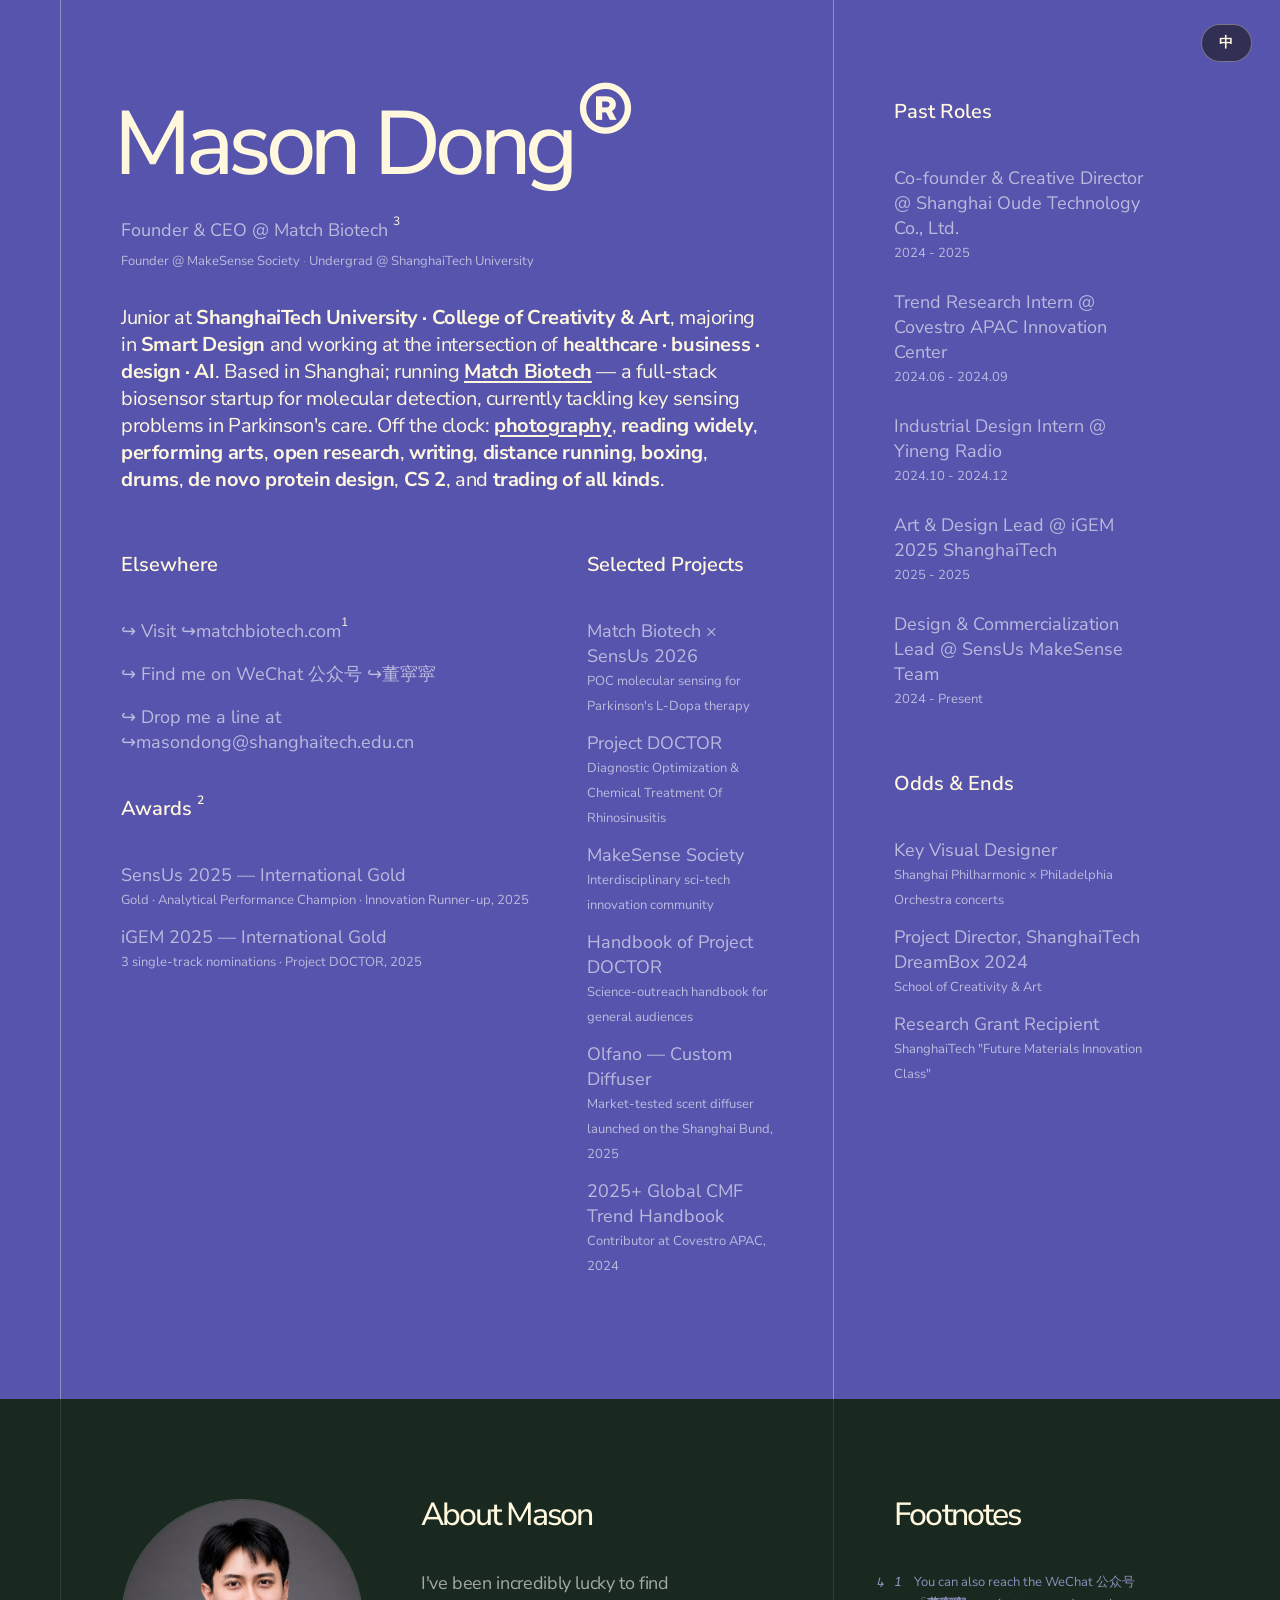
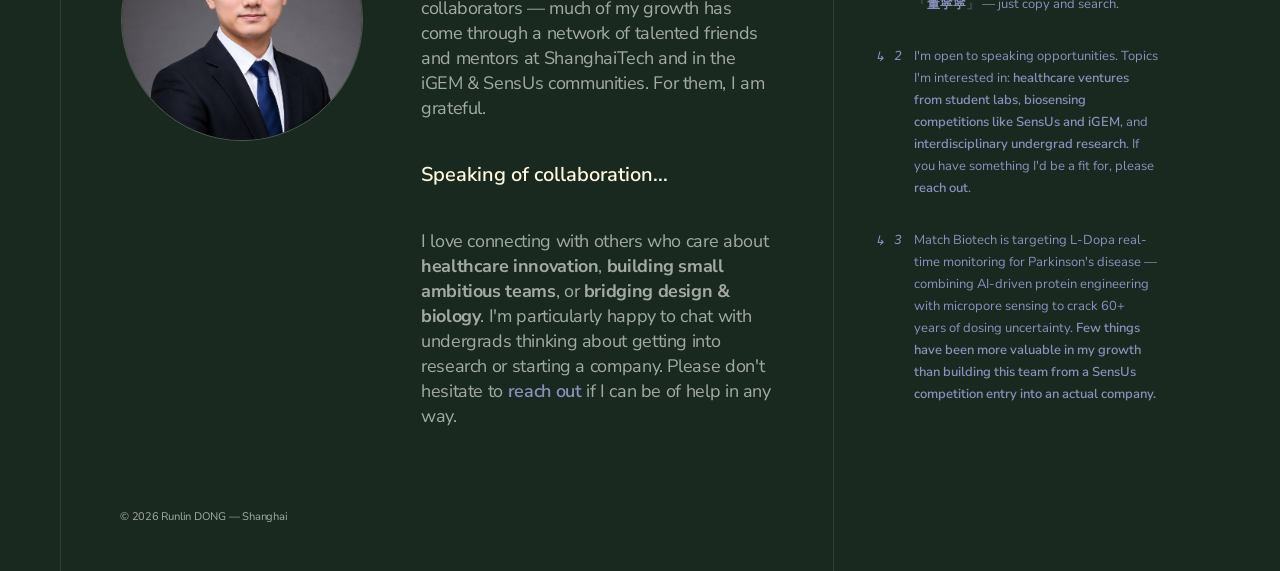
==== CV.html @ 7abd7929 "refactor: enhance CV layout and add page transition effects in CV.html, CV.css, and gallery files - " ====
<!DOCTYPE html>
<html lang="en" data-theme-color="purple">
<head>
	<meta http-equiv="Content-Type" content="text/html; charset=UTF-8">
	<title>Mason Dong®</title>
	<meta name="description" content="Mason Dong (Runlin DONG) — ShanghaiTech junior in Smart Design. Founder & CEO of Match Biotech.">
	<meta name="HandheldFriendly" content="True">
	<meta http-equiv="cleartype" content="on">
	<meta name="apple-mobile-web-app-capable" content="yes">
	<meta name="theme-color" content="#5654AC">
	<meta name="viewport" content="width=device-width,minimum-scale=1.0,initial-scale=1,user-scalable=yes">
	<style> @import url('https://fonts.googleapis.com/css2?family=Inter:wght@400;500;600&family=Nunito+Sans:wght@400;500;600;700&display=swap'); </style>
	<link rel="icon" type="image/svg+xml" href="favicon.svg" />
	<link rel="stylesheet" href="CV.css">
	<script>
	// Restore lang preference before body parses → no flash
	(function () {
		try {
			var stored = localStorage.getItem('cv-lang');
			if (stored === 'zh' || stored === 'en') {
				document.documentElement.setAttribute('lang', stored);
			}
		} catch (_) {}
	})();
	</script>
</head>
<body class="purple">

	<!-- Top-right language toggle — switches EN ↔ 中 -->
	<button type="button" id="lang-toggle" class="lang-toggle" aria-label="Switch language">
		<span data-when="en">中</span><span data-when="zh">EN</span>
	</button>

	<div class="page-reveal" aria-hidden="true"></div>

	<div id="ns">
		<div id="content" class="container">
			<div id="main">
				<h1>
					<a href="index.html" class="name-link" title="Refresh">
						<span data-lang="en">Mason Dong</span><span data-lang="zh">董润霖</span>
					</a><span id="r" onclick="theme()" class="">®</span>
				</h1>

				<div id="current-titles">
					<p class="current-primary"><span data-lang="en">Founder &amp; CEO <span>@</span> Match Biotech</span><span data-lang="zh">创始人兼 CEO <span>@</span> Match Biotech</span> <sup onclick="go()">3</sup></p>
					<p class="sm current-secondary"><span data-lang="en">Founder <span>@</span> MakeSense Society<span class="sep"> · </span>Undergrad <span>@</span> ShanghaiTech University</span><span data-lang="zh">创始人 <span>@</span> MakeSense Society<span class="sep"> · </span>智能设计本科生 <span>@</span> 上海科技大学</span></p>
				</div>

				<h2>
					<span data-lang="en">Junior at <strong>ShanghaiTech University · College of Creativity &amp; Art</strong>, majoring in <strong>Smart Design</strong> and working at the intersection of <strong>healthcare · business · design · AI</strong>. Based in Shanghai; running <a href="https://new.matchbiotech.com/" target="_blank"><strong>Match Biotech</strong></a> — a full-stack biosensor startup for molecular detection, currently tackling key sensing problems in Parkinson's care. Off the clock: <a href="gallery.html"><strong>photography</strong></a>, <strong>reading widely</strong>, <strong>performing arts</strong>, <strong>open research</strong>, <strong>writing</strong>, <strong>distance running</strong>, <strong>boxing</strong>, <strong>drums</strong>, <strong>de novo protein design</strong>, <strong>CS 2</strong>, and <strong>trading of all kinds</strong>.</span>
					<span data-lang="zh">上海科技大学·创意与艺术学院 <strong>智能设计</strong> 专业大三，身处 <strong>医疗 · 商业 · 设计 · AI</strong> 的交叉处。现居上海，创办 <a href="https://new.matchbiotech.com/" target="_blank"><strong>Match Biotech</strong></a> — 分子检测的全栈生物传感器初创公司，目前正在攻克帕金森领域的关键检测问题。爱好 <a href="gallery.html"><strong>摄影</strong></a>、<strong>阅读各类书籍</strong>、<strong>表演艺术</strong>、<strong>公开研究</strong>、<strong>写作</strong>、<strong>长跑</strong>、<strong>拳击</strong>、<strong>架子鼓</strong>、<strong>蛋白从头设计</strong>、<strong>CS 2</strong> 与 <strong>各种交易</strong>。</span>
				</h2>

				<div id="cols">
					<div id="main-l">
						<div id="elsewhere">
							<h3><span data-lang="en">Elsewhere</span><span data-lang="zh">联系方式</span></h3>
							<p><a href="https://matchbiotech.com/" target="_blank"><span></span>
								<span data-lang="en"> Visit <span>matchbiotech.com</span></span><span data-lang="zh"> 公司官网 <span>matchbiotech.com</span></span><sup onclick="go()">1</sup></a></p>
							<p><a href="#" id="wechat-link"><span></span>
								<span data-lang="en"> Find me on WeChat 公众号 <span>董寜寜</span></span><span data-lang="zh"> 微信公众号 <span>董寜寜</span></span></a></p>
							<p><a href="mailto:masondong@shanghaitech.edu.cn"><span></span>
								<span data-lang="en"> Drop me a line at <span>masondong@shanghaitech.edu.cn</span></span><span data-lang="zh"> 邮件 <span>masondong@shanghaitech.edu.cn</span></span></a></p>
						</div>

						<h3><span data-lang="en">Awards</span><span data-lang="zh">奖项</span> <sup onclick="go()">2</sup></h3>
						<p><span data-lang="en">SensUs 2025 — International Gold</span><span data-lang="zh">SensUs 2025 — 国际金奖</span></p>
						<p class="sm m"><span data-lang="en">Gold &middot; Analytical Performance Champion &middot; Innovation Runner-up, 2025</span><span data-lang="zh">金牌 &middot; 检测分析性能冠军 &middot; 创新亚军，2025</span></p>
						<p><span data-lang="en">iGEM 2025 — International Gold</span><span data-lang="zh">iGEM 2025 — 国际金奖</span></p>
						<p class="sm l"><span data-lang="en">3 single-track nominations · Project DOCTOR, 2025</span><span data-lang="zh">3 项单项提名 · Project DOCTOR，2025</span></p>
					</div>

					<div id="main-r">
						<h3><span data-lang="en">Selected Projects</span><span data-lang="zh">精选项目</span></h3>
						<p><span data-lang="en">Match Biotech × SensUs 2026</span><span data-lang="zh">Match Biotech × SensUs 2026</span></p>
						<p class="sm m"><a href="https://matchbiotech.com/" target="_blank"><span data-lang="en">POC molecular sensing for Parkinson's L-Dopa therapy</span><span data-lang="zh">帕金森病 L-Dopa 即时分子检测</span></a></p>
						<p><span data-lang="en">Project DOCTOR</span><span data-lang="zh">Project DOCTOR</span></p>
						<p class="sm m"><a href="https://2025.igem.wiki/shanghaitech-china/index.html" target="_blank"><span data-lang="en">Diagnostic Optimization &amp; Chemical Treatment Of Rhinosinusitis</span><span data-lang="zh">鼻窦炎诊断优化与化学治疗</span></a></p>
						<p><span data-lang="en">MakeSense Society</span><span data-lang="zh">MakeSense Society</span></p>
						<p class="sm m"><span data-lang="en">Interdisciplinary sci-tech innovation community</span><span data-lang="zh">跨学科科创社群</span></p>
						<p><span data-lang="en">Handbook of Project DOCTOR</span><span data-lang="zh">Project DOCTOR 手册</span></p>
						<p class="sm m"><span data-lang="en">Science-outreach handbook for general audiences</span><span data-lang="zh">面向大众的科普手册</span></p>
						<p><span data-lang="en">Olfano — Custom Diffuser</span><span data-lang="zh">Olfano — 定制留香机</span></p>
						<p class="sm m"><span data-lang="en">Market-tested scent diffuser launched on the Shanghai Bund, 2025</span><span data-lang="zh">在上海外滩首发的市场验证产品，2025</span></p>
						<p><span data-lang="en">2025+ Global CMF Trend Handbook</span><span data-lang="zh">2025+ 全球 CMF 趋势手册</span></p>
						<p class="sm l"><span data-lang="en">Contributor at Covestro APAC, 2024</span><span data-lang="zh">科思创亚太创新中心参与撰写，2024</span></p>
					</div>
				</div>
			</div>

			<div id="roles">
				<h3><span data-lang="en">Past Roles</span><span data-lang="zh">过往履历</span></h3>
				<p><span data-lang="en">Co-founder &amp; Creative Director <span>@</span> Shanghai Oude Technology Co., Ltd.</span><span data-lang="zh">联合创始人兼创意总监 <span>@</span> 上海偶的科技有限公司</span></p>
				<p class="sm">2024 - 2025</p>
				<p><span data-lang="en">Trend Research Intern <span>@</span> Covestro APAC Innovation Center</span><span data-lang="zh">趋势研究员实习生 <span>@</span> 科思创亚太创新中心</span></p>
				<p class="sm">2024.06 - 2024.09</p>
				<p><span data-lang="en">Industrial Design Intern <span>@</span> Yineng Radio</span><span data-lang="zh">工业设计实习生 <span>@</span> 异能电台</span></p>
				<p class="sm">2024.10 - 2024.12</p>
				<p><span data-lang="en">Art &amp; Design Lead <span>@</span> iGEM 2025 ShanghaiTech</span><span data-lang="zh">Art &amp; Design 组长 <span>@</span> iGEM 2025 上科大</span></p>
				<p class="sm">2025 - 2025</p>
				<p><span data-lang="en">Design &amp; Commercialization Lead <span>@</span> SensUs MakeSense Team</span><span data-lang="zh">设计与商业转化负责人 <span>@</span> SensUs MakeSense</span></p>
				<p class="sm l">2024 - Present</p>

				<h3><span data-lang="en">Odds &amp; Ends</span><span data-lang="zh">其他角色</span></h3>
				<p><span data-lang="en">Key Visual Designer</span><span data-lang="zh">主视觉设计师</span></p>
				<p class="sm m"><span data-lang="en">Shanghai Philharmonic × Philadelphia Orchestra concerts</span><span data-lang="zh">上海爱乐 × 费城交响乐团音乐会</span></p>
				<p><span data-lang="en">Project Director, ShanghaiTech DreamBox 2024</span><span data-lang="zh">项目负责人，上科大 DreamBox 2024</span></p>
				<p class="sm m"><span data-lang="en">School of Creativity &amp; Art</span><span data-lang="zh">创意与艺术学院</span></p>
				<p><span data-lang="en">Research Grant Recipient</span><span data-lang="zh">科研基金获得者</span></p>
				<p class="sm m"><span data-lang="en">ShanghaiTech "Future Materials Innovation Class"</span><span data-lang="zh">上科大「未来材料创新班」</span></p>
			</div>
		</div>

		<div id="footer" class="container">
			<div id="notes">
				<img src="mason-tung-avatar.jpg" alt="Photo of Mason Dong (Runlin DONG).">
				<h4><span data-lang="en">About Mason</span><span data-lang="zh">关于 Mason</span></h4>
				<p>
					<span data-lang="en">I've been incredibly lucky to find collaborators — much of my growth has come through a network of talented friends and mentors at ShanghaiTech and in the iGEM &amp; SensUs communities. For them, I am grateful.</span>
					<span data-lang="zh">我很幸运找到一群同行者 —— 我的成长大半来自上海科技大学的师友、iGEM 与 SensUs 社群里那些聪明而热情的人。感谢他们。</span>
				</p>
				<h3><span data-lang="en">Speaking of collaboration...</span><span data-lang="zh">说到合作……</span></h3>
				<p>
					<span data-lang="en">I love connecting with others who care about <strong>healthcare innovation</strong>, <strong>building small ambitious teams</strong>, or <strong>bridging design &amp; biology</strong>. I'm particularly happy to chat with undergrads thinking about getting into research or starting a company. Please don't hesitate to <a href="mailto:masondong@shanghaitech.edu.cn">reach out</a> if I can be of help in any way.</span>
					<span data-lang="zh">我喜欢和这些人聊：关心 <strong>医疗创新</strong>、热爱 <strong>建小而野心的团队</strong>、致力于 <strong>设计与生物的交叉</strong>。特别欢迎正在考虑做科研或创业的本科生。如有任何我能帮上忙的地方，请<a href="mailto:masondong@shanghaitech.edu.cn">直接发邮件</a>。</span>
				</p>
			</div>

			<div id="footnotes">
				<h4><span data-lang="en">Footnotes</span><span data-lang="zh">脚注</span></h4>
				<ul>
					<li><em>↳</em><span>1</span>
						<span data-lang="en">You can also reach the WeChat 公众号 「<strong>董寜寜</strong>」 — just copy and search.</span>
						<span data-lang="zh">也可以微信搜索公众号 「<strong>董寜寜</strong>」。</span>
					</li>
					<li><em>↳</em><span>2</span>
						<span data-lang="en">I'm open to speaking opportunities. Topics I'm interested in: <strong>healthcare ventures from student labs</strong>, <strong>biosensing competitions like SensUs and iGEM</strong>, and <strong>interdisciplinary undergrad research</strong>. If you have something I'd be a fit for, please <a href="mailto:masondong@shanghaitech.edu.cn">reach out</a>.</span>
						<span data-lang="zh">欢迎演讲邀请。感兴趣的话题：<strong>学生实验室孵化的医疗创业</strong>、<strong>SensUs / iGEM 这类生物传感比赛</strong>、<strong>跨学科本科科研</strong>。合适的机会请<a href="mailto:masondong@shanghaitech.edu.cn">来信</a>。</span>
					</li>
					<li><em>↳</em><span>3</span>
						<span data-lang="en">Match Biotech is targeting L-Dopa real-time monitoring for Parkinson's disease — combining AI-driven protein engineering with micropore sensing to crack 60+ years of dosing uncertainty. <strong>Few things have been more valuable in my growth than building this team from a SensUs competition entry into an actual company.</strong></span>
						<span data-lang="zh">Match Biotech 专注帕金森病 L-Dopa 的实时监测 —— 用 AI 驱动的蛋白工程结合微孔传感技术，破解 60 多年来的剂量不确定难题。<strong>从一支 SensUs 参赛队走到一家真公司 —— 这段过程是我成长里最值钱的事之一。</strong></span>
					</li>
				</ul>
			</div>

			<p class="copy">
				<span data-lang="en">© 2026 Runlin DONG — Shanghai</span>
				<span data-lang="zh">© 2026 董润霖 — 上海</span>
			</p>
		</div>
	</div>

	<script>
	function go() {
		const footnotes = document.getElementById('footnotes');
		setTimeout(function () {
			footnotes.scrollIntoView({behavior: 'smooth'});
		}, 50);
	}

	// ---- THEME CYCLE (R ®) ----------------------------------------
	const ALL_THEMES = ['purple', 'brown', 'green'];

	// Rotation accumulator — every click adds 360°, CSS transition smoothly
	// chases the new target. No interrupt, no snap on rapid clicks.
	let rTotalDeg = 0;
	function theme() {
		const r = document.getElementById('r');
		rTotalDeg += 360;
		r.style.transition = 'transform 650ms cubic-bezier(0.22, 1, 0.36, 1)';
		r.style.transform  = 'rotate(' + rTotalDeg + 'deg)';

		const body = document.body;
		let next = ALL_THEMES[Math.floor(Math.random() * ALL_THEMES.length)];
		while (body.classList.contains(next)) {
			next = ALL_THEMES[Math.floor(Math.random() * ALL_THEMES.length)];
		}
		ALL_THEMES.forEach(t => body.classList.remove(t));
		body.classList.add(next);
	}

	// ---- LANGUAGE TOGGLE ------------------------------------------
	(function () {
		const btn = document.getElementById('lang-toggle');
		const html = document.documentElement;
		function apply(lang) {
			html.setAttribute('lang', lang);
			try { localStorage.setItem('cv-lang', lang); } catch (_) {}
		}
		btn.addEventListener('click', () => {
			const cur = html.getAttribute('lang') || 'en';
			apply(cur === 'en' ? 'zh' : 'en');
		});
		try {
			if (!localStorage.getItem('cv-lang')) {
				const browser = (navigator.language || 'en').toLowerCase();
				if (browser.startsWith('zh')) apply('zh');
			}
		} catch (_) {}
	})();

	// ---- PAGE TRANSITION (CV ↔ Gallery / Index) -------------------
	// Intercept internal navigations and play a brief fade-out before
	// the actual hop so the swap doesn't feel like a hard reload.
	(function () {
		const INTERNAL = /^(gallery\.html|CV\.html|index\.html)(\?|#|$)/i;
		const DURATION = 240;
		document.addEventListener('click', function (e) {
			const a = e.target.closest('a');
			if (!a) return;
			if (a.target === '_blank') return;
			const href = a.getAttribute('href');
			if (!href || !INTERNAL.test(href)) return;
			if (e.metaKey || e.ctrlKey || e.shiftKey || e.altKey) return;
			e.preventDefault();
			document.body.classList.add('is-leaving');
			setTimeout(function () { window.location.href = href; }, DURATION);
		});
	})();

	// ---- WECHAT COPY ----------------------------------------------
	(function () {
		const link = document.getElementById('wechat-link');
		if (!link) return;
		link.addEventListener('click', async (e) => {
			e.preventDefault();
			const name = '董寜寜';
			let ok = false;
			try { await navigator.clipboard.writeText(name); ok = true; }
			catch (_) {
				const ta = document.createElement('textarea');
				ta.value = name; ta.style.position = 'fixed'; ta.style.opacity = '0';
				document.body.appendChild(ta); ta.select();
				try { ok = document.execCommand('copy'); } catch (_) {}
				document.body.removeChild(ta);
			}
			const lang = document.documentElement.getAttribute('lang') || 'en';
			alert(lang === 'zh'
				? (ok ? `已复制公众号「${name}」· 请在微信中搜索` : `公众号「${name}」· 请在微信中搜索`)
				: (ok ? `Copied WeChat ID "${name}" — search it in WeChat` : `WeChat ID "${name}" — search it in WeChat`));
		});
	})();
	</script>
</body>
</html>
---- CV.css ----
/* Reset */

html, body, div, span, object, iframe,
h1, h2, h3, h4, h5, h6, p, blockquote, pre,
abbr, address, cite, code, del, dfn, img, ins, kbd, q, samp,
small, sub, sup, var, b, i, dl, dt, dd, ol, ul, li,
fieldset, form, label, legend,
table, caption, tbody, tfoot, thead, tr, th, td,
article, aside, canvas, details, figcaption, figure,
footer, header, hgroup, menu, nav, section, summary,
time, mark, audio, video {
  margin: 0;
  padding: 0;
  border: 0;
  font-size: 100%;
  font: inherit;
  vertical-align: baseline;
}
article, aside, details, figcaption, figure,
footer, header, hgroup, menu, nav, section {
  display: block;
}
body { font: 400 18px/25px 'Avenir Next', 'Avenir', 'Nunito Sans', -apple-system, system-ui, BlinkMacSystemFont, "Segoe UI", Helvetica, Arial, sans-serif; *font-size:small; color: #FFF8DE; }
a, a:hover, a:active { outline: none; }
sub, sup { font-size: 50%; line-height: 0; position: relative; }
sup { top: -0.9em; }
a:link { -webkit-tap-highlight-color: transparent; }
h1, h2, h3, h4, h5, h6 { font-weight: 400; margin: 0; padding: 0; }
ul { list-style: none; margin: 0; padding: 0; }
a { text-decoration: none; }

html, body {
  -webkit-font-smoothing: antialiased;
  text-shadow: 1px 1px 1px rgba(0,0,0,0.004);
}

body {
	margin: 0;
  padding: 0;
  /* background: #54AC77; */
  background: #1A2920;
  transition: 0.5s ease;
  -moz-transition: 0.5s ease;
  -webkit-transition: 0.5s ease;
}

body.load {
  transition: 1.5s ease;
  -moz-transition: 1.5s ease;
  -webkit-transition: 1.5s ease;
}

body.purple { background: #5654AC; }
body.green { background: #54AC77; }
body.brown { background: #AC7954; }

#ns {
  position: relative;
  margin: 0;
  /* animation: fade 1s;
  -moz-animation: fade 1s;
  -webkit-animation: fade 1s; */
}

.container {
  display: grid;
  padding: 0 60px;
  height: 100%;
  grid-template-columns: repeat(12, 1fr);
  grid-template-rows: auto;
  grid-template-areas:
    "m m m m m m m m r r r r"
    "n n n n n n n n f f f f";
}

#content .container { max-width: 1620px; }

#main {
  grid-area: m;
  position: relative;
  padding: 100px 60px 60px;
  border-left: 1px solid #313E36;
}

#roles {
  grid-area: r;
  position: relative;
  padding: 100px 60px;
  border-left: 1px solid #313E36;
}

body.purple #main, body.purple #roles { border-left: 1px solid #8B90BD; }
body.green #main, body.green #roles { border-left: 1px solid rgba(64, 204, 120, 0.44); }
body.brown #main, body.brown #roles { border-left: 1px solid rgba(201, 160, 131, 0.46); }

#notes {
  grid-area: n;
  position: relative;
  padding: 100px 60px;
  border-left: 1px solid #313E36;
  display: grid;
  grid-template-columns: 240px minmax(0, 1fr);
  column-gap: 60px;
  row-gap: 0;
  align-items: start;
}

#notes img {
  margin: 0;
  border: 1px solid rgba(255, 255, 255, 0.22);
  border-radius: 50%;
  max-width: 240px;
  width: 100%;
  height: 240px;
  display: block;
  object-fit: cover;
  object-position: center 22%;
  aspect-ratio: 1 / 1;
  grid-column: 1;
  grid-row: 1 / span 99;
}

#notes h4,
#notes h3,
#notes p {
  grid-column: 2;
}


#notes p {
  /* max-width: 400px; */
}

#footnotes {
  grid-area: f;
  position: relative;
  padding: 100px 60px 40px;
  border-left: 1px solid #313E36;
}

#footnotes ul li {
  position: relative;
  margin: 0 0 30px;
  padding: 0 0 0 20px;
  font-size: 13px;
  line-height: 22px;
}

#footnotes ul li a {
  color: rgba(255, 255, 255, 0.6);
  font-weight: 600;
}

/* Only the number badge gets the absolute corner — exclude data-lang content spans */
#footnotes li span:not([data-lang]) {
  position: absolute;
  top: 0;
  left: 0;
  display: inline-block;
  margin: 0 20px 0 0;
  font-style: italic;
  font-weight: 500;
  font-size: 13px;
  line-height: 22px;
  color: rgba(255, 255, 255, 0.6);
}

#footnotes li em {
  position: absolute;
  top: 1px;
  left: -20px;
  display: inline-block;;
  margin: 0 20px 0 0;
  font-style: italic;
  font-weight: 500;
  font-size: 13px;
  line-height: 22px;
  color: rgba(255, 255, 255, 0.6);
}

body.purple #footnotes li span, body.purple #footnotes li a, body.purple #footnotes li em { color: #8B90BD; }
body.green #footnotes li span, body.green #footnotes li a, body.green #footnotes li em { color: #40CC78; }
body.brown #footnotes li span, body.brown #footnotes li a, body.brown #footnotes li em { color: #C9A083; }

#footnotes ul li strong { font-weight: 600;}

#cols {
  display: grid;
}

#main-l {
  grid-column: 1;
  margin: 0 50px 0 0;
}

#main-r {
  grid-column: 2;
}

#footer {
  position: relative;
  padding: 0 60px;
  background: #1A2920;
}

#footer .container { padding: 0; }

#footer p {
  letter-spacing: -0.02em;
  margin: 0 0 42px;
  /* max-width: 680px; */
}

#footer p a {
  color:rgba(255, 255, 255, 0.6);
  font-weight: 600;
}

#footer p.copy {
  position: absolute;
  bottom: 0px;
  left: 120px;
  font-size: 11px;
  color: rgba(255, 255, 255, 0.5);
}

#footer h3 {
  color: rgba(255, 248, 222, 1);
}

.fn {
  position: absolute;
  top: 0;
  left: -60px;
  display: block;
  width: 24px;
  height: 24px;
  font-weight: 600;
  padding-right: 3px;
  font-size: 13px;
  font-style: italic;
  text-align: center;
  line-height: 24px;
  background: #313E36;
  color: #fff !important;
  text-decoration: none;
  z-index: 999;
  transition: transform 550ms ease;
  -moz-transition: -moz-transform 550ms ease;
  -ms-transition: -ms-transform 550ms ease;
  -webkit-transition: -webkit-transform 550ms ease;
}

/* Footnote background colors */
body.purple .fn { background: #8B90BD; }
body.green .fn { background: rgba(64, 204, 120, 0.44); }
body.brown .fn { background: rgba(201, 160, 131, 0.46); }

/* Footer highlight colors */
body.purple #footnotes li span, body.purple #footnotes li a, body.purple #footnotes li em, body.purple #footnotes li span, body.purple #footnotes li em, body.purple #footer p a { color: #8B90BD; }
body.green #footnotes li span, body.green #footnotes li a, body.green #footnotes li em, body.green #footnotes li span, body.green #footnotes li em, body.green #footer p a { color: #40CC78; }
body.brown #footnotes li span, body.brown #footnotes li a, body.brown #footnotes li em, body.brown #footnotes li span, body.brown #footnotes li em, body.brown #footer p a { color: #C9A083; }

/* Type */

h1 {
  position: relative;
  display: inline-block;
  font-weight: 500;
  font-size: 120px;
  line-height: 120px;
  letter-spacing: -0.06em;
  margin: 0 0 42px -7px;
}

/* Only the ® (#r) gets the absolute corner positioning — language content
   spans inside .name-link must NOT inherit it. */
h1 > span#r {
  position: absolute;
  top: 10px;
  right: -80px;
  cursor: pointer;
  display: inline-block;
  width: 70px;
  height: 70px;
  line-height: 91px;
  text-indent: -5px;
}

h1 > span#r.click {
  /* transform-origin: 40px 24px;
   */
   transform-origin: center;
  transform: rotate(360deg);
  -webkit-transform: rotate(360deg);
  -ms-transform: rotate(360deg);          
  transition:             transform 550ms ease;
  -moz-transition:    -moz-transform 550ms ease;
  -ms-transition:     -ms-transform 550ms ease;
  -webkit-transition: -webkit-transform 550ms ease;
}

h2 {
  font-size: 20px;
  line-height: 27px;
  letter-spacing: -0.02em;
  margin: 0 0 60px;
  max-width: 780px;
}

/* Inline links inside the intro paragraph — keep parent text colour, add a clean underline.
   No theme tinting, just an underline mark so the link stays readable. */
h2 a,
h2 a:link,
h2 a:visited,
h2 a:hover,
h2 a:active {
  color: inherit;
  text-decoration: underline;
  text-decoration-thickness: 1.5px;
  text-underline-offset: 3px;
  transition: opacity 0.3s ease;
}
h2 a:hover { opacity: 0.7; }

h3 {
  position: relative;
  font-size: 20px;
  font-weight: 600;
  line-height: 24px;
  margin: 0 0 42px;
  color: rgba(255, 248, 222, 1);
}

h4 {
  font-weight: 500;
  font-size: 32px;
  line-height: 32px;
  margin: 0 0 40px;
  letter-spacing: -0.06em;
}

p { position: relative; }

p span { color: rgba(255, 255, 255, 0.6); }

p.sm {
  display: block;
  font-style: normal;
  font-size: 13px;
  margin: 0 0 24px;
  color: rgba(255, 255, 255, 0.6);
}

p.sm.m { margin: 0 0 12px; }
p.sm.l { margin: 0 0 60px;}

p.sm a { 
  -webkit-transition: color .3s;
  transition: color .3s;
  color: rgba(255, 255, 255, 0.6); 
}

p.sm a:hover {
  color: rgba(255, 255, 255, 1);
}

#prev {
  color: rgba(255, 255, 255, 0.6);
  font-size: 14px;
  margin: 0 0 60px;
}

#elsewhere { margin: 0 0 42px; }
#elsewhere a {
  color: #FFF8DE;
  display: block;
  margin: 0 30px 18px 0;
}

#elsewhere a span:first-child:before {
  content: '\21AA \FE0E';
}

#elsewhere a span, #main-r a span { color:rgba(255, 255, 255, 0.6); font-family: 'Avenir Next', 'Avenir', 'Nunito Sans', sans-serif !important; }

sup { 
  font-size: 12px;
  cursor: pointer;
}

#coaching {
  position: fixed;
  top: 0;
  left: 0;
  right: 0;
  color: #595931;
  font-size: 24px;
  line-height: 29px;
  font-weight: 600;
  letter-spacing: -1px;
  padding: 20px 0;
  background: #ECEC65;
  z-index: 9999;
}


#coaching p {
  padding: 0 50px;
  margin: 0 auto;
}

#coaching p a {
  color: #595931;
  border-bottom: 1px solid #595931;
}

#coaching p span { 
  display: inline-block;
  transform:scale(-1, 1);
  width:fit-content;
  margin-right: 6px;
}

@media screen and (max-width: 1399px) {
  .container {
    grid-template-rows: auto;
    grid-template-areas:
      "m m m m m m m m r r r r"
      "n n n n n n n n f f f f";
  }
  h1 {
    font-size: 110px;
    line-height: 110px;
  }

  h1 span {
    top: 10px;
    right: -80px;
    width: 70px;
    height: 70px;
    line-height: 91px;
    text-indent: -1px;
  }
}

@media screen and (max-width: 1299px) {
  h1 {
    font-size: 90px;
    line-height: 90px;
  }

  h1 span {
    right: -60px;
    top: 0px;
    width: 54px;
    height: 54px;
    line-height: 70px;
    text-indent: -2px;
  }
  h1 span.click { transform-origin: center; }
}

@media screen and (max-width: 1199px) {
  .container {
    grid-template-rows: auto;
    grid-template-areas:
      "m m m m m m m r r r r r"
      "n n n n n n n f f f f f";
  }
  #main-r { grid-column: 1;}
  #roles, #footnotes { padding-right: 0px; }
  .container, #footer { padding-right: 40px; }
  #footnotes ul li {
    margin: 0 0 30px;
    padding: 0;
  }
  #footnotes ul li span, #footnotes ul li em {
    position: relative;
    display: inline-block;
    top: auto;
    left: auto;
    margin: 0 5px 0 0;
  }
  #footnotes ul li span { margin: 0 8px 0 0; }
  h1 span {
    width: 40px;
    height: 40px;
    line-height: 52px;
  }
  h1 span.click { transform-origin: center; }
}

@media screen and (max-width: 1140px) { 
  h1 { font-size: 66px; line-height: 66px; }
  h1 span {
    right: -48px;
    top: 10px;
  }
  #main { padding-right: 50px; }
  #notes { grid-template-columns: 1fr; row-gap: 32px; }
  #notes img { margin-bottom: 8px; }
}

@media screen and (max-width: 959px) {
  #coaching {
    position: relative;
  }
  .container {
    grid-template-rows: auto;
    grid-template-areas:
      "m m m m m m m m m m m m"
      "r r r r r r r r r r r r"
      "n n n n n n n n n n n n"
      "f f f f f f f f f f f f";
      padding: 0 30px;
  }
  #footer { padding: 0 30px; }
  #notes { padding: 100px 30px 30px; }
  p.sm.l, #prev { margin: 0 0 42px;}
  #footnotes { padding: 0 30px 90px; }
  #main { padding: 100px 30px 0; }
  #roles { padding: 0 30px 60px; }
  #elsewhere { padding: 0; }
  #elsehwere a { margin: 0 0 18px 0; }
  .fn { width: 26px; left: -60px; }
  body { font-size: 16px; line-height: 23px; }
  #footer p.copy { left: 60px; }
}

@media screen and (max-width: 767px) {
  h1 { font-size: 66px; line-height: 66px; margin: 0 0 42px; }
  h2 { font-size: 18px; line-height: 25px; }
  #main, #roles, #notes, #footnotes { border-left: none !important; }
  .container, #footer { padding: 0; }
  #main { padding: 80px 30px 0 40px; }
  #main-l { margin: 0; }
  #notes { padding: 60px 30px 30px 40px; }
  #roles { padding: 0 30px 60px 40px; }
  #footnotes { padding: 0 30px 90px 40px; }
  #footer p.copy { left: 40px; }
  .fn { width: 20px; left: -40px; }
  h1 span {
    right: -47px;
    width: 40px;
    height: 40px;
    line-height: 52px;
    text-indent: -2px;
  }
  h1 span.click { transform-origin: center; }
}

@media screen and (max-width: 499px) {
  h1 span {
    right: auto;
    top: auto;
    width: 40px;
    height: 40px;
    line-height: 52px;
    text-indent: -2px;
  }
}

@keyframes fade {
    from {
        opacity:0;
        top: 30px;
    }
    to {
        opacity:1;
        top: 0;
    }
}

@-moz-keyframes fade {
    from {
        opacity:0;
        top: 30px;
    }
    to {
        opacity:1;
        top: 0;
    }
}
@-webkit-keyframes fade {
    from {
        opacity:0;
        top: 30px;
    }
    to {
        opacity:1;
        top: 0;
    }
}

/* ===========================
   Local additions (Mason)
   ─ name-link: clicking "Mason Dong" goes to full site (no visual change)
   ─ page-reveal: saturation → color sweep on load
   ─ wechat-link: copy ID on click
=========================== */
.name-link {
  color: inherit;
  text-decoration: none;
  transition: opacity .3s;
}
.name-link:hover { opacity: 0.65; }

/* Match Biotech brand link — inherits the surrounding cream colour so it
   sits in the body text seamlessly; underline is the only affordance that
   it's a clickable link. The :visited override stops the browser from
   painting it default purple after first click. */
.brand-link,
.brand-link:link,
.brand-link:visited,
.brand-link:active {
  color: inherit;
  text-decoration: underline;
  text-decoration-thickness: 1px;
  text-underline-offset: 0.16em;
  transition: opacity 0.2s ease;
}
.brand-link:hover { opacity: 0.7; }

/* Chinese full-name sub-label — slightly smaller, no bold, gentle opacity */
.brand-cn {
  display: inline;
  margin-left: 0.25em;
  font-size: 0.72em;
  font-weight: 400;
  opacity: 0.78;
  letter-spacing: 0;
  white-space: nowrap;
}

#wechat-link span:last-child { cursor: pointer; }

.page-reveal {
  position: fixed;
  left: 0; right: 0; top: 0; bottom: 0;
  background: #808080;
  mix-blend-mode: saturation;
  pointer-events: none;
  z-index: 9999;
  animation: pageRevealDown 600ms cubic-bezier(0.22, 1, 0.36, 1) forwards;
}
@keyframes pageRevealDown {
  0%   { top: 0%;   opacity: 1; }
  88%  { opacity: 1; }
  100% { top: 100%; opacity: 0; }
}
@media (prefers-reduced-motion: reduce) {
  .page-reveal { animation: none; display: none; }
}

/* Page-load intro spin for the ® mark — one-shot keyframe so the element
   doesn't reverse back when the class is removed (unlike the transition-based
   .click rule above). Triggered by JS shortly after page load to coincide
   with the saturation sweep passing over the R glyph. */
@keyframes rIntroSpin {
  from { transform: rotate(0deg); }
  to   { transform: rotate(360deg); }
}
h1 span#r.intro-spin {
  /* Decelerating spin — fast at the start, smoothly slowing to a stop.
     ease-out-cubic gives a natural physical "wind-down" feel without the
     aggressive tail of stronger curves. */
  animation: rIntroSpin 620ms cubic-bezier(0.33, 1, 0.68, 1);
  transform-origin: center;
}
@media (prefers-reduced-motion: reduce) {
  h1 span#r.intro-spin { animation: none; }
}

/* ===========================
   ® MARK — LOCKED TO NOAH ORIGINAL.
   Do not edit. The exact glyph rendering (Inter at 70×70 box,
   line-height 91, text-indent -5, rotate around center) requires
   Inter — any font swap pushes the glyph off-center inside the box.
=========================== */
h1 span#r {
  font-family: 'Inter', -apple-system, system-ui, BlinkMacSystemFont, "Segoe UI", Helvetica, Arial, sans-serif !important;
  font-feature-settings: normal !important;
  font-variant: normal !important;
  /* Noah's exact placement — repeated here so any future override loses */
  position: absolute !important;
  top: 10px !important;
  right: -80px !important;
  width: 70px !important;
  height: 70px !important;
  line-height: 91px !important;
  text-indent: -5px !important;
  cursor: pointer !important;
  display: inline-block !important;
}
h1 span#r.click {
  transform-origin: center !important;
  transform: rotate(360deg) !important;
  transition: transform 550ms ease !important;
}

/* Match Noah's responsive ® positions verbatim */
@media screen and (max-width: 1399px) {
  h1 span#r { top: 10px !important; right: -80px !important;
              width: 70px !important; height: 70px !important;
              line-height: 91px !important; text-indent: -1px !important; }
}
@media screen and (max-width: 1299px) {
  h1 span#r { right: -60px !important; top: 0 !important;
              width: 54px !important; height: 54px !important;
              line-height: 70px !important; text-indent: -2px !important; }
}
@media screen and (max-width: 1199px) {
  h1 span#r { width: 40px !important; height: 40px !important;
              line-height: 52px !important; }
}
@media screen and (max-width: 1140px) {
  h1 span#r { right: -48px !important; top: 10px !important; }
}
@media screen and (max-width: 767px) {
  h1 span#r { right: -47px !important; width: 40px !important;
              height: 40px !important; line-height: 52px !important;
              text-indent: -2px !important; }
}
@media screen and (max-width: 499px) {
  h1 span#r { right: auto !important; top: auto !important;
              width: 40px !important; height: 40px !important;
              line-height: 52px !important; text-indent: -2px !important; }
}

/* ===========================
   Language toggle — top right, fixed.
   EN ↔ 中 cycling.
=========================== */
.lang-toggle {
  position: fixed;
  top: 24px;
  right: 28px;
  z-index: 1000;
  background: rgba(20, 17, 13, 0.55);
  backdrop-filter: blur(14px);
  -webkit-backdrop-filter: blur(14px);
  color: #FFF8DE;
  border: 1px solid rgba(255, 248, 222, 0.35);
  border-radius: 100px;
  padding: 0.55rem 1.1rem;
  font-family: 'Inter', sans-serif;
  font-size: 0.85rem;
  font-weight: 600;
  letter-spacing: 0.02em;
  cursor: pointer;
  transition: transform 0.3s ease, background 0.3s ease, border-color 0.3s ease;
}
.lang-toggle:hover {
  transform: scale(1.05);
  background: rgba(255, 248, 222, 0.18);
  border-color: rgba(255, 248, 222, 0.6);
}

/* Theme-aware toggle color */
body.purple .lang-toggle:hover  { border-color: #8B90BD; }
body.green  .lang-toggle:hover  { border-color: #40CC78; }
body.brown  .lang-toggle:hover  { border-color: #C9A083; }

/* Show only the indicator for "what you'd switch TO" */
.lang-toggle [data-when]       { display: none; }
html[lang="en"] .lang-toggle [data-when="en"] { display: inline; }
html[lang="zh"] .lang-toggle [data-when="zh"] { display: inline; }

/* ===========================
   Bilingual content visibility
   Default page lang is "en" (set on <html>). Switch via JS.
=========================== */
/* Hide inactive language variant. Active variant uses `display: contents` so
   the span doesn't generate a box — its content flows as if it were a direct
   child of the parent. This sidesteps every inherited rule that targets
   `<span>` (e.g. `#footnotes li span { position: absolute }`,
   `h1 span { position: absolute }`), which otherwise would mis-place the
   bilingual content. */
[data-lang]                     { display: none; }
html[lang="en"] [data-lang="en"] { display: contents; }
html[lang="zh"] [data-lang="zh"] { display: contents; }

/* Block-level spans inside <p>/<h*> should still inline-flow */
@media (max-width: 767px) {
  .lang-toggle { top: 16px; right: 16px; padding: 0.4rem 0.9rem; font-size: 0.78rem; }
}

/* ===========================
   Page-load staggered reveal — sections fade in top-to-bottom right after
   the .page-reveal saturation sweep passes. The sweep runs ~600ms; we start
   the first row a bit before the sweep finishes so text appears just behind
   the wipe, then cascade downward.
   Also: body.is-leaving fades the whole page out for link transitions.
=========================== */
@keyframes contentReveal {
  from { opacity: 0; transform: translateY(8px); }
  to   { opacity: 1; transform: translateY(0); }
}
@keyframes pageExit {
  from { opacity: 1; }
  to   { opacity: 0; }
}

#main > h1,
#main > #current-titles,
#main > h2,
#main-l #elsewhere,
#main-l > h3,
#main-l > p,
#main-r,
#roles,
#footer {
  opacity: 0;
  animation: contentReveal 420ms cubic-bezier(0.22, 1, 0.36, 1) forwards;
}

#main > h1            { animation-delay: 620ms; }
#main > #current-titles { animation-delay: 680ms; }
#main > h2            { animation-delay: 740ms; }
#main-l #elsewhere    { animation-delay: 820ms; }
#main-l > h3          { animation-delay: 880ms; }
#main-l > p           { animation-delay: 920ms; }
#main-r               { animation-delay: 960ms; }
#roles                { animation-delay: 1040ms; }
#footer               { animation-delay: 1120ms; }

body.is-leaving {
  animation: pageExit 240ms ease forwards;
}

@media (prefers-reduced-motion: reduce) {
  #main > h1, #main > h2, #main-l #elsewhere,
  #main-l > h3, #main-l > p, #main-r,
  #roles, #footer {
    opacity: 1;
    animation: none;
  }
  body.is-leaving { animation: none; opacity: 0; }
}

/* #current-titles — "right-now" block sitting between the h1 name and
   the h2 intro paragraph. Uses the body's existing type rhythm (18px / sm)
   so it slots in without disturbing the grid. The slight negative top
   margin pulls it closer to the name so it reads as a subtitle cluster
   rather than a free-floating row. */
#current-titles {
  margin: -14px 0 30px;
  max-width: 780px;
}
#current-titles .current-primary {
  margin: 0 0 6px;
}
#current-titles .current-secondary {
  margin: 0;
}
#current-titles .current-secondary .sep {
  opacity: 0.5;
}
@media screen and (max-width: 1199px) {
  #current-titles { margin: -8px 0 24px; }
}
@media screen and (max-width: 767px) {
  #current-titles { margin: 0 0 20px; }
}

/* ® nudged up to sit at the upper-right corner of the name (Mason override).
   Overrides each breakpoint set in the locked Noah block above. */
h1 > span#r          { top: -22px !important; }
@media screen and (max-width: 1399px) { h1 > span#r { top: -22px !important; } }
@media screen and (max-width: 1299px) { h1 > span#r { top: -18px !important; } }
@media screen and (max-width: 1140px) { h1 > span#r { top: -14px !important; } }
@media screen and (max-width: 767px)  { h1 > span#r { top: -10px !important; } }
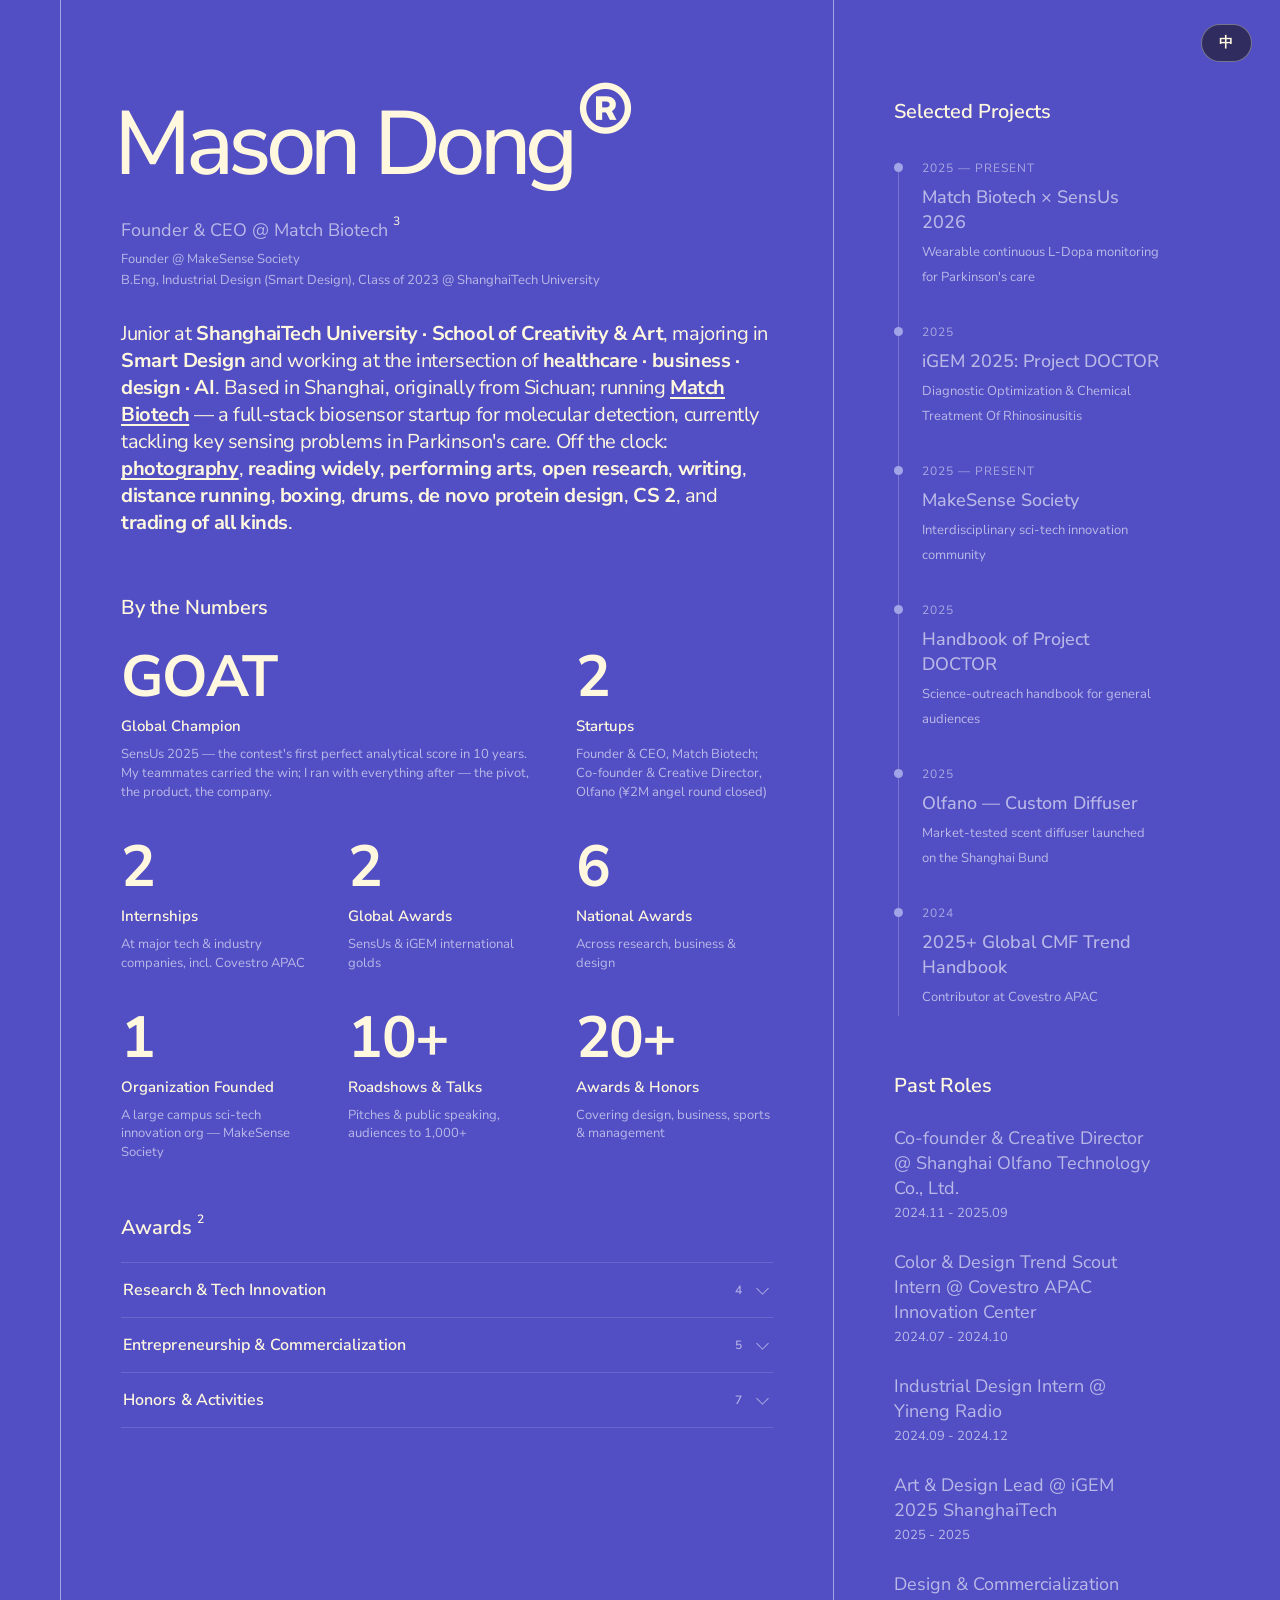
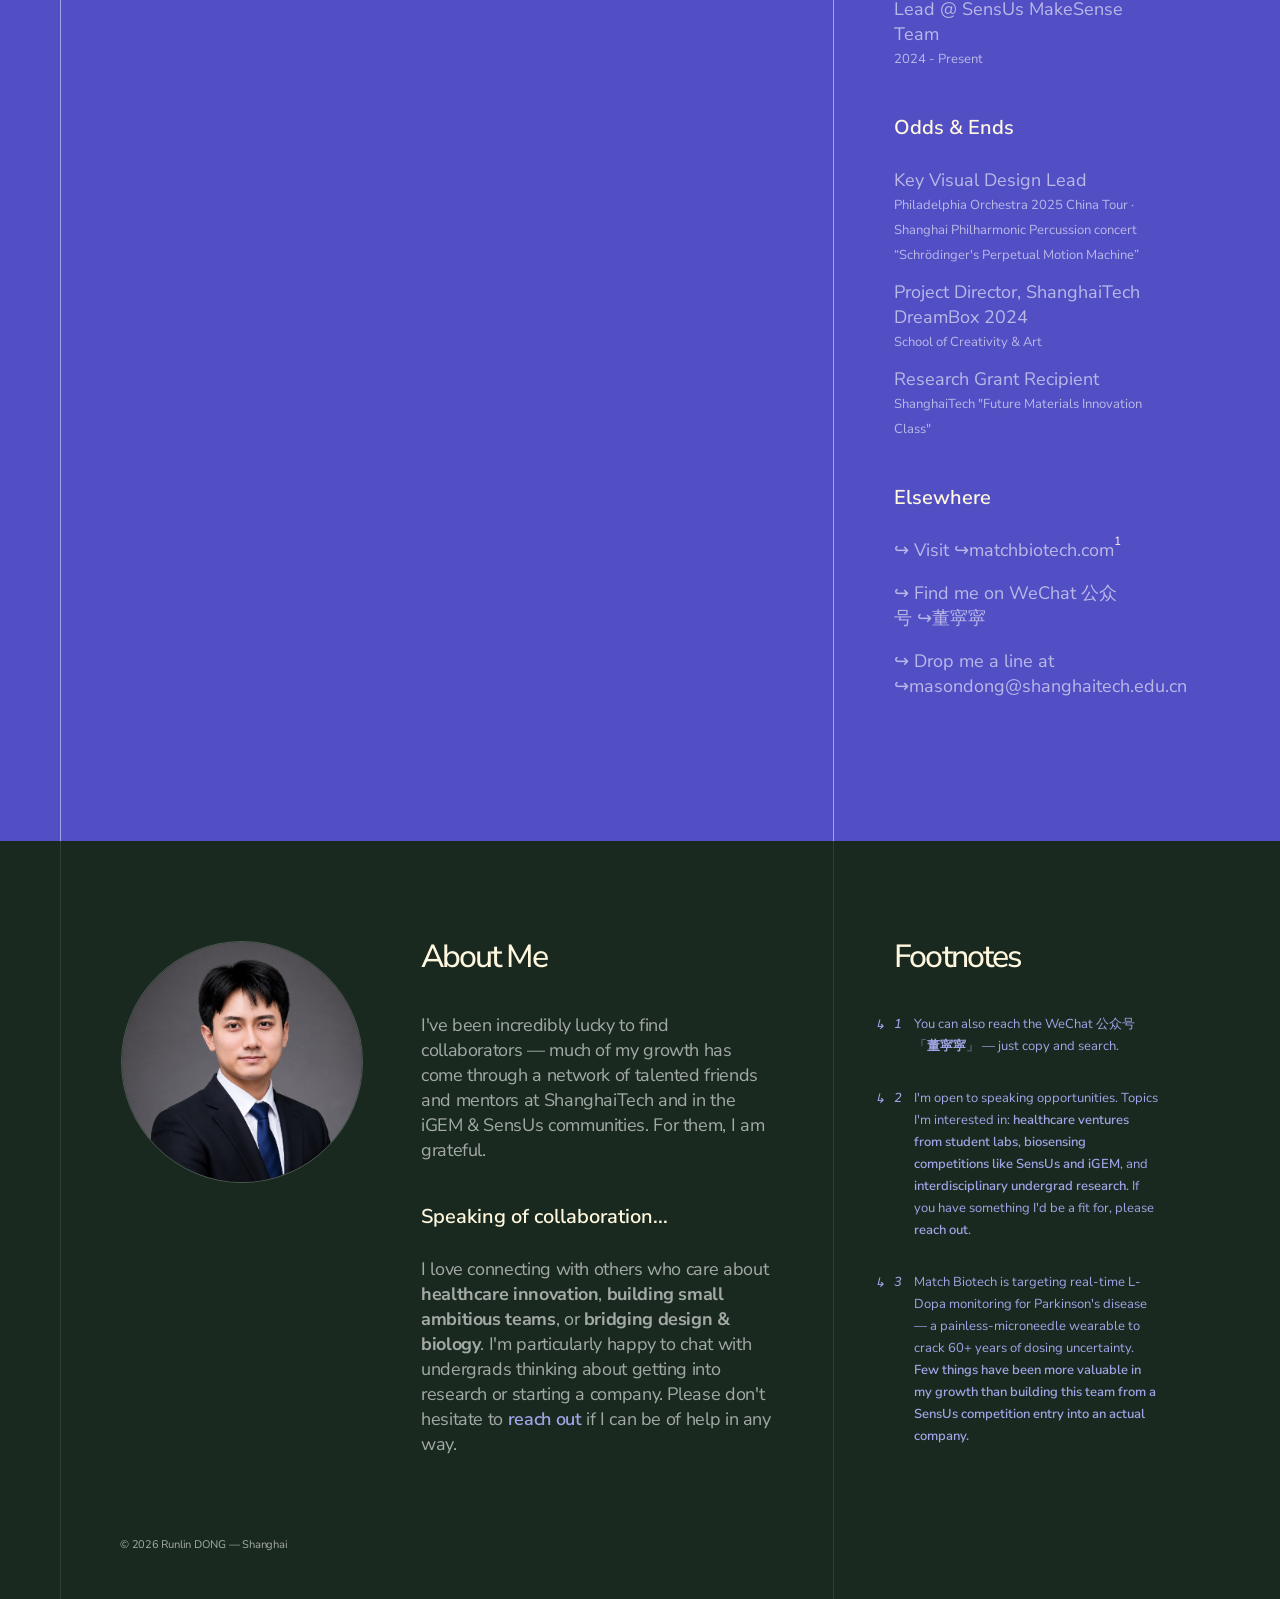
==== commit 9c2a8ebe: "Mason Dong® — personal site Single clean-history commit. Prior history (which contained commercial- " ====
--- a/CV.html
+++ b/CV.html
@@ -7,7 +7,7 @@
 	<meta name="HandheldFriendly" content="True">
 	<meta http-equiv="cleartype" content="on">
 	<meta name="apple-mobile-web-app-capable" content="yes">
-	<meta name="theme-color" content="#5654AC">
+	<meta name="theme-color" content="#524FC4">
 	<meta name="viewport" content="width=device-width,minimum-scale=1.0,initial-scale=1,user-scalable=yes">
 	<style> @import url('https://fonts.googleapis.com/css2?family=Inter:wght@400;500;600&family=Nunito+Sans:wght@400;500;600;700&display=swap'); </style>
 	<link rel="icon" type="image/svg+xml" href="favicon.svg" />
@@ -22,6 +22,10 @@
 			}
 		} catch (_) {}
 	})();
+	// Mark that JS is available BEFORE first paint, so the reveal targets are
+	// hidden from frame one (no flash). If this script never runs, content
+	// stays visible — graceful no-JS fallback.
+	document.documentElement.classList.add('js-reveal');
 	</script>
 </head>
 <body class="purple">
@@ -36,99 +40,226 @@
 	<div id="ns">
 		<div id="content" class="container">
 			<div id="main">
-				<h1>
+				<h1 class="reveal-on">
 					<a href="index.html" class="name-link" title="Refresh">
 						<span data-lang="en">Mason Dong</span><span data-lang="zh">董润霖</span>
 					</a><span id="r" onclick="theme()" class="">®</span>
 				</h1>
 
-				<div id="current-titles">
+				<div id="current-titles" class="reveal-on">
 					<p class="current-primary"><span data-lang="en">Founder &amp; CEO <span>@</span> Match Biotech</span><span data-lang="zh">创始人兼 CEO <span>@</span> Match Biotech</span> <sup onclick="go()">3</sup></p>
-					<p class="sm current-secondary"><span data-lang="en">Founder <span>@</span> MakeSense Society<span class="sep"> · </span>Undergrad <span>@</span> ShanghaiTech University</span><span data-lang="zh">创始人 <span>@</span> MakeSense Society<span class="sep"> · </span>智能设计本科生 <span>@</span> 上海科技大学</span></p>
+					<p class="sm current-secondary"><span data-lang="en">Founder <span>@</span> MakeSense Society</span><span data-lang="zh">创始人 <span>@</span> MakeSense Society</span></p>
+					<p class="sm current-secondary"><span data-lang="en">B.Eng, Industrial Design (Smart Design), Class of 2023 <span>@</span> ShanghaiTech University</span><span data-lang="zh">工学学士，工业设计（智能设计方向），2023 级 <span>@</span> 上海科技大学</span></p>
 				</div>
 
-				<h2>
-					<span data-lang="en">Junior at <strong>ShanghaiTech University · College of Creativity &amp; Art</strong>, majoring in <strong>Smart Design</strong> and working at the intersection of <strong>healthcare · business · design · AI</strong>. Based in Shanghai; running <a href="https://new.matchbiotech.com/" target="_blank"><strong>Match Biotech</strong></a> — a full-stack biosensor startup for molecular detection, currently tackling key sensing problems in Parkinson's care. Off the clock: <a href="gallery.html"><strong>photography</strong></a>, <strong>reading widely</strong>, <strong>performing arts</strong>, <strong>open research</strong>, <strong>writing</strong>, <strong>distance running</strong>, <strong>boxing</strong>, <strong>drums</strong>, <strong>de novo protein design</strong>, <strong>CS 2</strong>, and <strong>trading of all kinds</strong>.</span>
-					<span data-lang="zh">上海科技大学·创意与艺术学院 <strong>智能设计</strong> 专业大三，身处 <strong>医疗 · 商业 · 设计 · AI</strong> 的交叉处。现居上海，创办 <a href="https://new.matchbiotech.com/" target="_blank"><strong>Match Biotech</strong></a> — 分子检测的全栈生物传感器初创公司，目前正在攻克帕金森领域的关键检测问题。爱好 <a href="gallery.html"><strong>摄影</strong></a>、<strong>阅读各类书籍</strong>、<strong>表演艺术</strong>、<strong>公开研究</strong>、<strong>写作</strong>、<strong>长跑</strong>、<strong>拳击</strong>、<strong>架子鼓</strong>、<strong>蛋白从头设计</strong>、<strong>CS 2</strong> 与 <strong>各种交易</strong>。</span>
+				<h2 class="reveal-on">
+					<span data-lang="en">Junior at <strong>ShanghaiTech University · School of Creativity &amp; Art</strong>, majoring in <strong>Smart Design</strong> and working at the intersection of <strong>healthcare · business · design · AI</strong>. Based in Shanghai, originally from Sichuan; running <a href="https://matchbiotech.com/" target="_blank"><strong>Match Biotech</strong></a> — a full-stack biosensor startup for molecular detection, currently tackling key sensing problems in Parkinson's care. Off the clock: <a href="gallery.html"><strong>photography</strong></a>, <strong>reading widely</strong>, <strong>performing arts</strong>, <strong>open research</strong>, <strong>writing</strong>, <strong>distance running</strong>, <strong>boxing</strong>, <strong>drums</strong>, <strong>de novo protein design</strong>, <strong>CS 2</strong>, and <strong>trading of all kinds</strong>.</span>
+					<span data-lang="zh">上海科技大学·创意与艺术学院 <strong>智能设计</strong> 专业大三，身处 <strong>医疗 · 商业 · 设计 · AI</strong> 的交叉处。籍贯四川，现居上海；创办 <a href="https://matchbiotech.com/" target="_blank"><strong>Match Biotech</strong></a> — 分子检测的全栈生物传感器初创公司，目前正在攻克帕金森领域的关键检测问题。爱好 <a href="gallery.html"><strong>摄影</strong></a>、<strong>阅读各类书籍</strong>、<strong>表演艺术</strong>、<strong>公开研究</strong>、<strong>写作</strong>、<strong>长跑</strong>、<strong>拳击</strong>、<strong>架子鼓</strong>、<strong>蛋白从头设计</strong>、<strong>CS 2</strong> 与 <strong>各种交易</strong>。</span>
 				</h2>
 
-				<div id="cols">
-					<div id="main-l">
-						<div id="elsewhere">
-							<h3><span data-lang="en">Elsewhere</span><span data-lang="zh">联系方式</span></h3>
-							<p><a href="https://matchbiotech.com/" target="_blank"><span></span>
-								<span data-lang="en"> Visit <span>matchbiotech.com</span></span><span data-lang="zh"> 公司官网 <span>matchbiotech.com</span></span><sup onclick="go()">1</sup></a></p>
-							<p><a href="#" id="wechat-link"><span></span>
-								<span data-lang="en"> Find me on WeChat 公众号 <span>董寜寜</span></span><span data-lang="zh"> 微信公众号 <span>董寜寜</span></span></a></p>
-							<p><a href="mailto:masondong@shanghaitech.edu.cn"><span></span>
-								<span data-lang="en"> Drop me a line at <span>masondong@shanghaitech.edu.cn</span></span><span data-lang="zh"> 邮件 <span>masondong@shanghaitech.edu.cn</span></span></a></p>
-						</div>
-
-						<h3><span data-lang="en">Awards</span><span data-lang="zh">奖项</span> <sup onclick="go()">2</sup></h3>
-						<p><span data-lang="en">SensUs 2025 — International Gold</span><span data-lang="zh">SensUs 2025 — 国际金奖</span></p>
-						<p class="sm m"><span data-lang="en">Gold &middot; Analytical Performance Champion &middot; Innovation Runner-up, 2025</span><span data-lang="zh">金牌 &middot; 检测分析性能冠军 &middot; 创新亚军，2025</span></p>
-						<p><span data-lang="en">iGEM 2025 — International Gold</span><span data-lang="zh">iGEM 2025 — 国际金奖</span></p>
-						<p class="sm l"><span data-lang="en">3 single-track nominations · Project DOCTOR, 2025</span><span data-lang="zh">3 项单项提名 · Project DOCTOR，2025</span></p>
+				<!-- Key-numbers wall — personal stats, directly below the intro -->
+				<div id="statwall">
+					<h3 class="reveal-on"><span data-lang="en">By the Numbers</span><span data-lang="zh">关键数字</span></h3>
+					<div class="statgrid">
+						<div class="stat wide reveal-on">
+							<p class="num">GOAT</p>
+							<p class="lab"><span data-lang="en">Global Champion</span><span data-lang="zh">全球冠军</span></p>
+							<p class="desc"><span data-lang="en">SensUs 2025 — the contest's first perfect analytical score in 10 years. My teammates carried the win; I ran with everything after — the pivot, the product, the company.</span><span data-lang="zh">SensUs 2025 — 赛史十年首个分析满分。夺冠是被队友带飞的，冠军之后的一切由我接手 —— 转向、产品、做成一家公司。</span></p>
+						</div>
+						<div class="stat reveal-on">
+							<p class="num">2</p>
+							<p class="lab"><span data-lang="en">Startups</span><span data-lang="zh">创业公司</span></p>
+							<p class="desc"><span data-lang="en">Founder &amp; CEO, Match Biotech; Co-founder &amp; Creative Director, Olfano (¥2M angel round closed)</span><span data-lang="zh">Match Biotech 创始人兼 CEO；Olfano 联合创始人兼创意总监（已完成 ¥2M 天使轮）</span></p>
+						</div>
+						<div class="stat reveal-on">
+							<p class="num">2</p>
+							<p class="lab"><span data-lang="en">Internships</span><span data-lang="zh">名企实习</span></p>
+							<p class="desc"><span data-lang="en">At major tech &amp; industry companies, incl. Covestro APAC</span><span data-lang="zh">知名科技与行业企业，含科思创亚太创新中心</span></p>
+						</div>
+						<div class="stat reveal-on">
+							<p class="num">2</p>
+							<p class="lab"><span data-lang="en">Global Awards</span><span data-lang="zh">国际奖项</span></p>
+							<p class="desc"><span data-lang="en">SensUs &amp; iGEM international golds</span><span data-lang="zh">SensUs 与 iGEM 国际金奖</span></p>
+						</div>
+						<div class="stat reveal-on">
+							<p class="num">6</p>
+							<p class="lab"><span data-lang="en">National Awards</span><span data-lang="zh">国家级奖项</span></p>
+							<p class="desc"><span data-lang="en">Across research, business &amp; design</span><span data-lang="zh">涵盖科研、商业与设计</span></p>
+						</div>
+						<div class="stat reveal-on">
+							<p class="num">1</p>
+							<p class="lab"><span data-lang="en">Organization Founded</span><span data-lang="zh">创办组织</span></p>
+							<p class="desc"><span data-lang="en">A large campus sci-tech innovation org — MakeSense Society</span><span data-lang="zh">大型校园科创组织 — MakeSense Society</span></p>
+						</div>
+						<div class="stat reveal-on">
+							<p class="num">10+</p>
+							<p class="lab"><span data-lang="en">Roadshows &amp; Talks</span><span data-lang="zh">路演与演讲</span></p>
+							<p class="desc"><span data-lang="en">Pitches &amp; public speaking, audiences to 1,000+</span><span data-lang="zh">路演与公开演讲，听众逾千人</span></p>
+						</div>
+						<div class="stat reveal-on">
+							<p class="num">20+</p>
+							<p class="lab"><span data-lang="en">Awards &amp; Honors</span><span data-lang="zh">奖项荣誉</span></p>
+							<p class="desc"><span data-lang="en">Covering design, business, sports &amp; management</span><span data-lang="zh">涵盖设计、商业、体育与管理</span></p>
+						</div>
 					</div>
-
-					<div id="main-r">
-						<h3><span data-lang="en">Selected Projects</span><span data-lang="zh">精选项目</span></h3>
-						<p><span data-lang="en">Match Biotech × SensUs 2026</span><span data-lang="zh">Match Biotech × SensUs 2026</span></p>
-						<p class="sm m"><a href="https://matchbiotech.com/" target="_blank"><span data-lang="en">POC molecular sensing for Parkinson's L-Dopa therapy</span><span data-lang="zh">帕金森病 L-Dopa 即时分子检测</span></a></p>
-						<p><span data-lang="en">Project DOCTOR</span><span data-lang="zh">Project DOCTOR</span></p>
-						<p class="sm m"><a href="https://2025.igem.wiki/shanghaitech-china/index.html" target="_blank"><span data-lang="en">Diagnostic Optimization &amp; Chemical Treatment Of Rhinosinusitis</span><span data-lang="zh">鼻窦炎诊断优化与化学治疗</span></a></p>
-						<p><span data-lang="en">MakeSense Society</span><span data-lang="zh">MakeSense Society</span></p>
-						<p class="sm m"><span data-lang="en">Interdisciplinary sci-tech innovation community</span><span data-lang="zh">跨学科科创社群</span></p>
-						<p><span data-lang="en">Handbook of Project DOCTOR</span><span data-lang="zh">Project DOCTOR 手册</span></p>
-						<p class="sm m"><span data-lang="en">Science-outreach handbook for general audiences</span><span data-lang="zh">面向大众的科普手册</span></p>
-						<p><span data-lang="en">Olfano — Custom Diffuser</span><span data-lang="zh">Olfano — 定制留香机</span></p>
-						<p class="sm m"><span data-lang="en">Market-tested scent diffuser launched on the Shanghai Bund, 2025</span><span data-lang="zh">在上海外滩首发的市场验证产品，2025</span></p>
-						<p><span data-lang="en">2025+ Global CMF Trend Handbook</span><span data-lang="zh">2025+ 全球 CMF 趋势手册</span></p>
-						<p class="sm l"><span data-lang="en">Contributor at Covestro APAC, 2024</span><span data-lang="zh">科思创亚太创新中心参与撰写，2024</span></p>
+				</div>
+
+				<!-- Awards -->
+				<div id="awards" class="reveal-on">
+					<h3><span data-lang="en">Awards</span><span data-lang="zh">奖项</span> <sup onclick="go()">2</sup></h3>
+
+					<div class="acc">
+						<div class="acc-item">
+							<button type="button" class="acc-bar" aria-expanded="false">
+								<span class="acc-title"><span data-lang="en">Research &amp; Tech Innovation</span><span data-lang="zh">科研与技术创新</span></span>
+								<span class="acc-count">4</span>
+								<span class="acc-chevron" aria-hidden="true"></span>
+							</button>
+							<div class="acc-panel"><div class="acc-inner">
+								<p><span data-lang="en">SensUs 2025 — International Gold</span><span data-lang="zh">SensUs 2025 — 国际金奖</span></p>
+								<p class="sm m"><span data-lang="en">Gold &middot; Analytical Performance Champion (first perfect score in 10 years) &middot; Innovation Runner-up, 2025</span><span data-lang="zh">金牌 &middot; 检测分析性能冠军（赛史十年首个满分）&middot; 创新亚军，2025</span></p>
+								<p><span data-lang="en">iGEM 2025 — International Gold</span><span data-lang="zh">iGEM 2025 — 国际金奖</span></p>
+								<p class="sm m"><span data-lang="en">Nominated: Best Measurement · Best Presentation · Best Foundational Advance · Project DOCTOR, 2025</span><span data-lang="zh">单项提名：最佳测量 · 最佳展示 · 最佳基础研究 · Project DOCTOR，2025</span></p>
+								<p><span data-lang="en">China BME Innovation Design Competition</span><span data-lang="zh">全国大学生生物医学工程创新设计竞赛</span></p>
+								<p class="sm m"><span data-lang="en">10th edition — National Second Prize, 2025</span><span data-lang="zh">第十届 — 全国二等奖，2025</span></p>
+								<p><span data-lang="en">National Synthetic Biology Innovation Contest</span><span data-lang="zh">全国合成生物学创新赛</span></p>
+								<p class="sm"><span data-lang="en">4th edition — National Silver, 2025</span><span data-lang="zh">第四届 — 全国银奖，2025</span></p>
+							</div></div>
+						</div>
+
+						<div class="acc-item">
+							<button type="button" class="acc-bar" aria-expanded="false">
+								<span class="acc-title"><span data-lang="en">Entrepreneurship &amp; Commercialization</span><span data-lang="zh">创新创业与商业转化</span></span>
+								<span class="acc-count">5</span>
+								<span class="acc-chevron" aria-hidden="true"></span>
+							</button>
+							<div class="acc-panel"><div class="acc-inner">
+								<p><span data-lang="en">&ldquo;Chuangling Pudong&rdquo; Innovation &amp; Entrepreneurship Competition</span><span data-lang="zh">「创领浦东」创新创业大赛</span></p>
+								<p class="sm m"><span data-lang="en">2026 Finals — First Prize, Young New Force Track</span><span data-lang="zh">2026 总决赛 — 青年新势力赛道一等奖</span></p>
+								<p><span data-lang="en">WAIC Global Project Roadshow × Campus Tour</span><span data-lang="zh">WAIC 全球创新项目路演校园行</span></p>
+								<p class="sm m"><span data-lang="en">Outstanding Project — invited to the Global Annual Roadshow</span><span data-lang="zh">优秀项目 — 受邀全球年度路演</span></p>
+								<p><span data-lang="en">Cesim Global Business Challenge</span><span data-lang="zh">Cesim 商业模拟全球挑战赛</span></p>
+								<p class="sm m"><span data-lang="en">18th edition · China region — Most Favored by Entrepreneurs · National Second Prize · Elite Poster Award</span><span data-lang="zh">第十八届 · 中国赛区 — 最受企业家欢迎奖 · 全国二等奖 · 精英海报奖</span></p>
+								<p><span data-lang="en">ShanghaiTech Entrepreneurship Cup</span><span data-lang="zh">上海科技大学双创大赛</span></p>
+								<p class="sm m"><span data-lang="en">7th edition — Second Prize + 2× Honorable Mention</span><span data-lang="zh">第七届 — 二等奖 + 优秀奖 × 2</span></p>
+								<p><span data-lang="en">ShanghaiTech Sci-Pop Innovation Cup</span><span data-lang="zh">上海科技大学双创科普大赛</span></p>
+								<p class="sm"><span data-lang="en">Honorable Mention</span><span data-lang="zh">优秀奖</span></p>
+							</div></div>
+						</div>
+
+						<div class="acc-item">
+							<button type="button" class="acc-bar" aria-expanded="false">
+								<span class="acc-title"><span data-lang="en">Honors &amp; Activities</span><span data-lang="zh">综合素养</span></span>
+								<span class="acc-count">7</span>
+								<span class="acc-chevron" aria-hidden="true"></span>
+							</button>
+							<div class="acc-panel"><div class="acc-inner">
+								<p><span data-lang="en">Guoqing Cup National Art &amp; Design Competition</span><span data-lang="zh">国青杯全国艺术设计大赛</span></p>
+								<p class="sm m"><span data-lang="en">National Second Prize, 2025</span><span data-lang="zh">全国二等奖，2025</span></p>
+								<p><span data-lang="en">Qingyun National College Design Competition</span><span data-lang="zh">青昀全国大学生设计大赛</span></p>
+								<p class="sm m"><span data-lang="en">1st edition — National Top 3</span><span data-lang="zh">第一届 — 前三强</span></p>
+								<p><span data-lang="en">ShanghaiTech Admissions Publicity Competition</span><span data-lang="zh">上海科技大学招生宣传大赛</span></p>
+								<p class="sm m"><span data-lang="en">2nd edition — Silver Award, Photography Track</span><span data-lang="zh">第二届 — 摄影赛道银奖</span></p>
+								<p><span data-lang="en">National College Mental-Health Knowledge Contest</span><span data-lang="zh">全国大学生心理测评暨心理知识竞赛</span></p>
+								<p class="sm m"><span data-lang="en">4th edition — National First Prize</span><span data-lang="zh">第四届 — 一等奖</span></p>
+								<p><span data-lang="en">ShanghaiTech 4th Sports Meet — Men's 4×100m</span><span data-lang="zh">上海科技大学第四届运动会 — 男子 4×100m</span></p>
+								<p class="sm m"><span data-lang="en">Silver Medal — school record broken</span><span data-lang="zh">银牌 — 打破校纪录</span></p>
+								<p><span data-lang="en">Shanghai Rowing Open 2025</span><span data-lang="zh">2025 上海赛艇公开赛</span></p>
+								<p class="sm m"><span data-lang="en">Men's 8+ · 4.2 km pursuit — 5th Place</span><span data-lang="zh">男子八人单桨 4.2 公里追逐赛 — 第五名</span></p>
+								<p><span data-lang="en">ShanghaiTech Practice Programs</span><span data-lang="zh">上海科技大学实践项目</span></p>
+								<p class="sm"><span data-lang="en">2024 Social Practice — Outstanding Individual &amp; Team 2nd Prize · 2025 Industry Practice — Outstanding Individual</span><span data-lang="zh">2024 社会实践 — 优秀个人 &amp; 团体二等奖 · 2025 产业实践 — 优秀个人</span></p>
+							</div></div>
+						</div>
 					</div>
 				</div>
 			</div>
 
-			<div id="roles">
+			<div id="roles" class="reveal-on">
+				<div id="projects">
+					<h3><span data-lang="en">Selected Projects</span><span data-lang="zh">精选项目</span></h3>
+					<ol class="timeline">
+						<li>
+							<p class="tl-year">2025 — <span data-lang="en">Present</span><span data-lang="zh">至今</span></p>
+							<p class="tl-title"><span data-lang="en">Match Biotech × SensUs 2026</span><span data-lang="zh">Match Biotech × SensUs 2026</span></p>
+							<p class="sm m"><a href="https://matchbiotech.com/" target="_blank"><span data-lang="en">Wearable continuous L-Dopa monitoring for Parkinson's care</span><span data-lang="zh">面向帕金森护理的 L-Dopa 连续监测可穿戴设备</span></a></p>
+						</li>
+						<li>
+							<p class="tl-year">2025</p>
+							<p class="tl-title"><span data-lang="en">iGEM 2025: Project DOCTOR</span><span data-lang="zh">iGEM 2025：Project DOCTOR</span></p>
+							<p class="sm m"><a href="https://2025.igem.wiki/shanghaitech-china/index.html" target="_blank"><span data-lang="en">Diagnostic Optimization &amp; Chemical Treatment Of Rhinosinusitis</span><span data-lang="zh">鼻窦炎诊断优化与化学治疗</span></a></p>
+						</li>
+						<li>
+							<p class="tl-year">2025 — <span data-lang="en">Present</span><span data-lang="zh">至今</span></p>
+							<p class="tl-title"><span data-lang="en">MakeSense Society</span><span data-lang="zh">MakeSense Society</span></p>
+							<p class="sm m"><span data-lang="en">Interdisciplinary sci-tech innovation community</span><span data-lang="zh">跨学科科创社群</span></p>
+						</li>
+						<li>
+							<p class="tl-year">2025</p>
+							<p class="tl-title"><span data-lang="en">Handbook of Project DOCTOR</span><span data-lang="zh">Project DOCTOR 手册</span></p>
+							<p class="sm m"><span data-lang="en">Science-outreach handbook for general audiences</span><span data-lang="zh">面向大众的科普手册</span></p>
+						</li>
+						<li>
+							<p class="tl-year">2025</p>
+							<p class="tl-title"><span data-lang="en">Olfano — Custom Diffuser</span><span data-lang="zh">Olfano — 定制留香机</span></p>
+							<p class="sm m"><span data-lang="en">Market-tested scent diffuser launched on the Shanghai Bund</span><span data-lang="zh">在上海外滩首发的市场验证产品</span></p>
+						</li>
+						<li>
+							<p class="tl-year">2024</p>
+							<p class="tl-title"><span data-lang="en">2025+ Global CMF Trend Handbook</span><span data-lang="zh">2025+ 全球 CMF 趋势手册</span></p>
+							<p class="sm m"><span data-lang="en">Contributor at Covestro APAC</span><span data-lang="zh">科思创亚太创新中心参与撰写</span></p>
+						</li>
+					</ol>
+				</div>
+
 				<h3><span data-lang="en">Past Roles</span><span data-lang="zh">过往履历</span></h3>
-				<p><span data-lang="en">Co-founder &amp; Creative Director <span>@</span> Shanghai Oude Technology Co., Ltd.</span><span data-lang="zh">联合创始人兼创意总监 <span>@</span> 上海偶的科技有限公司</span></p>
-				<p class="sm">2024 - 2025</p>
-				<p><span data-lang="en">Trend Research Intern <span>@</span> Covestro APAC Innovation Center</span><span data-lang="zh">趋势研究员实习生 <span>@</span> 科思创亚太创新中心</span></p>
-				<p class="sm">2024.06 - 2024.09</p>
+				<p><span data-lang="en">Co-founder &amp; Creative Director <span>@</span> Shanghai Olfano Technology Co., Ltd.</span><span data-lang="zh">联合创始人兼创意总监 <span>@</span> 上海偶的科技有限公司</span></p>
+				<p class="sm">2024.11 - 2025.09</p>
+				<p><span data-lang="en">Color &amp; Design Trend Scout Intern <span>@</span> Covestro APAC Innovation Center</span><span data-lang="zh">色彩与设计趋势研究实习生 <span>@</span> 科思创亚太创新中心</span></p>
+				<p class="sm">2024.07 - 2024.10</p>
 				<p><span data-lang="en">Industrial Design Intern <span>@</span> Yineng Radio</span><span data-lang="zh">工业设计实习生 <span>@</span> 异能电台</span></p>
-				<p class="sm">2024.10 - 2024.12</p>
+				<p class="sm">2024.09 - 2024.12</p>
 				<p><span data-lang="en">Art &amp; Design Lead <span>@</span> iGEM 2025 ShanghaiTech</span><span data-lang="zh">Art &amp; Design 组长 <span>@</span> iGEM 2025 上科大</span></p>
 				<p class="sm">2025 - 2025</p>
 				<p><span data-lang="en">Design &amp; Commercialization Lead <span>@</span> SensUs MakeSense Team</span><span data-lang="zh">设计与商业转化负责人 <span>@</span> SensUs MakeSense</span></p>
 				<p class="sm l">2024 - Present</p>
 
 				<h3><span data-lang="en">Odds &amp; Ends</span><span data-lang="zh">其他角色</span></h3>
-				<p><span data-lang="en">Key Visual Designer</span><span data-lang="zh">主视觉设计师</span></p>
-				<p class="sm m"><span data-lang="en">Shanghai Philharmonic × Philadelphia Orchestra concerts</span><span data-lang="zh">上海爱乐 × 费城交响乐团音乐会</span></p>
+				<p><span data-lang="en">Key Visual Design Lead</span><span data-lang="zh">主视觉设计负责人</span></p>
+				<p class="sm m"><span data-lang="en">Philadelphia Orchestra 2025 China Tour · Shanghai Philharmonic Percussion concert &ldquo;Schrödinger's Perpetual Motion Machine&rdquo;</span><span data-lang="zh">费城交响乐团 2025 中国巡演上科大站 · 上海爱乐打击乐音乐会《薛定谔的永动机》</span></p>
 				<p><span data-lang="en">Project Director, ShanghaiTech DreamBox 2024</span><span data-lang="zh">项目负责人，上科大 DreamBox 2024</span></p>
 				<p class="sm m"><span data-lang="en">School of Creativity &amp; Art</span><span data-lang="zh">创意与艺术学院</span></p>
 				<p><span data-lang="en">Research Grant Recipient</span><span data-lang="zh">科研基金获得者</span></p>
-				<p class="sm m"><span data-lang="en">ShanghaiTech "Future Materials Innovation Class"</span><span data-lang="zh">上科大「未来材料创新班」</span></p>
+				<p class="sm l"><span data-lang="en">ShanghaiTech "Future Materials Innovation Class"</span><span data-lang="zh">上科大「未来材料创新班」</span></p>
+
+				<h3><span data-lang="en">Elsewhere</span><span data-lang="zh">联系方式</span></h3>
+				<div id="elsewhere">
+					<p><a href="https://matchbiotech.com/" target="_blank"><span></span>
+						<span data-lang="en"> Visit <span>matchbiotech.com</span></span><span data-lang="zh"> 公司官网 <span>matchbiotech.com</span></span><sup onclick="go()">1</sup></a></p>
+					<p><a href="#" id="wechat-link"><span></span>
+						<span data-lang="en"> Find me on WeChat 公众号 <span>董寜寜</span></span><span data-lang="zh"> 微信公众号 <span>董寜寜</span></span></a></p>
+					<p><a href="mailto:masondong@shanghaitech.edu.cn"><span></span>
+						<span data-lang="en"> Drop me a line at <span>masondong@shanghaitech.edu.cn</span></span><span data-lang="zh"> 邮件 <span>masondong@shanghaitech.edu.cn</span></span></a></p>
+				</div>
 			</div>
 		</div>
 
-		<div id="footer" class="container">
+		<div id="footer" class="container reveal-on">
 			<div id="notes">
 				<img src="mason-tung-avatar.jpg" alt="Photo of Mason Dong (Runlin DONG).">
-				<h4><span data-lang="en">About Mason</span><span data-lang="zh">关于 Mason</span></h4>
+				<h4><span data-lang="en">About Me</span><span data-lang="zh">关于我</span></h4>
 				<p>
 					<span data-lang="en">I've been incredibly lucky to find collaborators — much of my growth has come through a network of talented friends and mentors at ShanghaiTech and in the iGEM &amp; SensUs communities. For them, I am grateful.</span>
-					<span data-lang="zh">我很幸运找到一群同行者 —— 我的成长大半来自上海科技大学的师友、iGEM 与 SensUs 社群里那些聪明而热情的人。感谢他们。</span>
+					<span data-lang="zh">我很幸运找到一群同行者 —— 我的成长大半来自大学和社会的那些聪明、热情并且非功利的人。感谢他们。</span>
 				</p>
 				<h3><span data-lang="en">Speaking of collaboration...</span><span data-lang="zh">说到合作……</span></h3>
 				<p>
 					<span data-lang="en">I love connecting with others who care about <strong>healthcare innovation</strong>, <strong>building small ambitious teams</strong>, or <strong>bridging design &amp; biology</strong>. I'm particularly happy to chat with undergrads thinking about getting into research or starting a company. Please don't hesitate to <a href="mailto:masondong@shanghaitech.edu.cn">reach out</a> if I can be of help in any way.</span>
-					<span data-lang="zh">我喜欢和这些人聊：关心 <strong>医疗创新</strong>、热爱 <strong>建小而野心的团队</strong>、致力于 <strong>设计与生物的交叉</strong>。特别欢迎正在考虑做科研或创业的本科生。如有任何我能帮上忙的地方，请<a href="mailto:masondong@shanghaitech.edu.cn">直接发邮件</a>。</span>
+					<span data-lang="zh">我喜欢和这些人聊：关心 <strong>医疗创新</strong>、热爱 <strong>Supercell式的团队</strong>、致力于 <strong>设计与生物的交叉</strong>。特别欢迎正在考虑做科研或创业的本科生。如有任何我能帮上忙的地方，请<a href="mailto:masondong@shanghaitech.edu.cn">直接发邮件</a>。</span>
 				</p>
 			</div>
 
 			<div id="footnotes">
-				<h4><span data-lang="en">Footnotes</span><span data-lang="zh">脚注</span></h4>
+				<h4><span data-lang="en">Footnotes</span><span data-lang="zh">Footnotes</span></h4>
 				<ul>
 					<li><em>↳</em><span>1</span>
 						<span data-lang="en">You can also reach the WeChat 公众号 「<strong>董寜寜</strong>」 — just copy and search.</span>
@@ -136,11 +267,11 @@
 					</li>
 					<li><em>↳</em><span>2</span>
 						<span data-lang="en">I'm open to speaking opportunities. Topics I'm interested in: <strong>healthcare ventures from student labs</strong>, <strong>biosensing competitions like SensUs and iGEM</strong>, and <strong>interdisciplinary undergrad research</strong>. If you have something I'd be a fit for, please <a href="mailto:masondong@shanghaitech.edu.cn">reach out</a>.</span>
-						<span data-lang="zh">欢迎演讲邀请。感兴趣的话题：<strong>学生实验室孵化的医疗创业</strong>、<strong>SensUs / iGEM 这类生物传感比赛</strong>、<strong>跨学科本科科研</strong>。合适的机会请<a href="mailto:masondong@shanghaitech.edu.cn">来信</a>。</span>
+						<span data-lang="zh">欢迎演讲邀请：话题：<strong>学生实验室孵化的医疗创业</strong>、<strong>SensUs / iGEM 这类生物传感比赛</strong>、<strong>跨学科科创</strong>。合适的机会请<a href="mailto:masondong@shanghaitech.edu.cn">来信</a>。</span>
 					</li>
 					<li><em>↳</em><span>3</span>
-						<span data-lang="en">Match Biotech is targeting L-Dopa real-time monitoring for Parkinson's disease — combining AI-driven protein engineering with micropore sensing to crack 60+ years of dosing uncertainty. <strong>Few things have been more valuable in my growth than building this team from a SensUs competition entry into an actual company.</strong></span>
-						<span data-lang="zh">Match Biotech 专注帕金森病 L-Dopa 的实时监测 —— 用 AI 驱动的蛋白工程结合微孔传感技术，破解 60 多年来的剂量不确定难题。<strong>从一支 SensUs 参赛队走到一家真公司 —— 这段过程是我成长里最值钱的事之一。</strong></span>
+						<span data-lang="en">Match Biotech is targeting real-time L-Dopa monitoring for Parkinson's disease — a painless-microneedle wearable to crack 60+ years of dosing uncertainty. <strong>Few things have been more valuable in my growth than building this team from a SensUs competition entry into an actual company.</strong></span>
+						<span data-lang="zh">Match Biotech 专注帕金森病 L-Dopa 的实时监测 —— 用无痛微针可穿戴设备破解 60 多年来的剂量不确定难题。<strong>从一支 SensUs 参赛队走到一家真公司 —— 这段过程是我成长里最值钱的事之一。</strong></span>
 					</li>
 				</ul>
 			</div>
@@ -161,7 +292,7 @@
 	}
 
 	// ---- THEME CYCLE (R ®) ----------------------------------------
-	const ALL_THEMES = ['purple', 'brown', 'green'];
+	const ALL_THEMES = ['purple', 'brown', 'green', 'blue'];
 
 	// Rotation accumulator — every click adds 360°, CSS transition smoothly
 	// chases the new target. No interrupt, no snap on rapid clicks.
@@ -242,6 +373,51 @@
 				: (ok ? `Copied WeChat ID "${name}" — search it in WeChat` : `WeChat ID "${name}" — search it in WeChat`));
 		});
 	})();
+
+	// ---- PAGE-LOAD REVEAL CASCADE ---------------------------------
+	// Each .reveal-on element fades in just as the saturation wipe passes
+	// over it: delay = (element top ÷ viewport height) × sweep duration, so a
+	// constant-speed wipe keeps text and colour in lock-step. Off-screen
+	// elements get a gentle stagger right after the wipe.
+	(function () {
+		const reduce = window.matchMedia && window.matchMedia('(prefers-reduced-motion: reduce)').matches;
+		const els = document.querySelectorAll('.reveal-on');
+		if (reduce) { document.body.classList.add('reveal-go'); return; }
+		const SWEEP = 720;   // ms — matches the .page-reveal wipe duration
+		const LEAD = 60;     // ms — text trails just behind the colour front
+		const vh = window.innerHeight || 800;
+		let below = 0;
+		els.forEach((el) => {
+			const top = el.getBoundingClientRect().top;
+			const delay = top <= vh
+				? Math.max(0, (top / vh) * SWEEP) + LEAD
+				: SWEEP + 80 + (below++ * 55);
+			el.style.animationDelay = Math.round(delay) + 'ms';
+		});
+		// Trigger the animations once the delays are in place. rAF is paused in
+		// background / headless tabs, so a setTimeout fallback guarantees the
+		// content is never left stuck hidden (adding the class twice is a no-op).
+		const start = () => document.body.classList.add('reveal-go');
+		requestAnimationFrame(start);
+		setTimeout(start, 60);
+		// Failsafe: whatever happens to the animations (paused tab, power
+		// saving, etc.), force everything visible after the cascade window so
+		// content is never left hidden.
+		setTimeout(() => document.body.classList.add('reveal-done'), 2600);
+	})();
+
+	// ---- AWARDS ACCORDION -----------------------------------------
+	// Click a category bar to expand / collapse its awards. Each bar toggles
+	// independently; the count badge is baked into the markup.
+	(function () {
+		document.querySelectorAll('.acc-bar').forEach((bar) => {
+			bar.addEventListener('click', () => {
+				const item = bar.closest('.acc-item');
+				const open = item.classList.toggle('open');
+				bar.setAttribute('aria-expanded', open ? 'true' : 'false');
+			});
+		});
+	})();
 	</script>
 </body>
 </html>
--- a/CV.css
+++ b/CV.css
@@ -37,7 +37,7 @@
 body {
 	margin: 0;
   padding: 0;
-  /* background: #54AC77; */
+  /* background: #3DB97A; */
   background: #1A2920;
   transition: 0.5s ease;
   -moz-transition: 0.5s ease;
@@ -50,9 +50,10 @@
   -webkit-transition: 1.5s ease;
 }
 
-body.purple { background: #5654AC; }
-body.green { background: #54AC77; }
-body.brown { background: #AC7954; }
+body.purple { background: #524FC4; }
+body.green { background: #3DB97A; }
+body.brown { background: #C07A3F; }
+body.blue { background: #2F57E8; }
 
 #ns {
   position: relative;
@@ -89,9 +90,10 @@
   border-left: 1px solid #313E36;
 }
 
-body.purple #main, body.purple #roles { border-left: 1px solid #8B90BD; }
+body.purple #main, body.purple #roles { border-left: 1px solid #A1A4E6; }
 body.green #main, body.green #roles { border-left: 1px solid rgba(64, 204, 120, 0.44); }
 body.brown #main, body.brown #roles { border-left: 1px solid rgba(201, 160, 131, 0.46); }
+body.blue #main, body.blue #roles { border-left: 1px solid rgba(138, 160, 255, 0.5); }
 
 #notes {
   grid-area: n;
@@ -178,24 +180,12 @@
   color: rgba(255, 255, 255, 0.6);
 }
 
-body.purple #footnotes li span, body.purple #footnotes li a, body.purple #footnotes li em { color: #8B90BD; }
-body.green #footnotes li span, body.green #footnotes li a, body.green #footnotes li em { color: #40CC78; }
-body.brown #footnotes li span, body.brown #footnotes li a, body.brown #footnotes li em { color: #C9A083; }
+body.purple #footnotes li span, body.purple #footnotes li a, body.purple #footnotes li em { color: #A1A4E6; }
+body.green #footnotes li span, body.green #footnotes li a, body.green #footnotes li em { color: #3FD98A; }
+body.brown #footnotes li span, body.brown #footnotes li a, body.brown #footnotes li em { color: #DCA877; }
+body.blue #footnotes li span, body.blue #footnotes li a, body.blue #footnotes li em { color: #8AA0FF; }
 
 #footnotes ul li strong { font-weight: 600;}
-
-#cols {
-  display: grid;
-}
-
-#main-l {
-  grid-column: 1;
-  margin: 0 50px 0 0;
-}
-
-#main-r {
-  grid-column: 2;
-}
 
 #footer {
   position: relative;
@@ -252,14 +242,16 @@
 }
 
 /* Footnote background colors */
-body.purple .fn { background: #8B90BD; }
+body.purple .fn { background: #A1A4E6; }
 body.green .fn { background: rgba(64, 204, 120, 0.44); }
 body.brown .fn { background: rgba(201, 160, 131, 0.46); }
+body.blue .fn { background: rgba(138, 160, 255, 0.5); }
 
 /* Footer highlight colors */
-body.purple #footnotes li span, body.purple #footnotes li a, body.purple #footnotes li em, body.purple #footnotes li span, body.purple #footnotes li em, body.purple #footer p a { color: #8B90BD; }
-body.green #footnotes li span, body.green #footnotes li a, body.green #footnotes li em, body.green #footnotes li span, body.green #footnotes li em, body.green #footer p a { color: #40CC78; }
-body.brown #footnotes li span, body.brown #footnotes li a, body.brown #footnotes li em, body.brown #footnotes li span, body.brown #footnotes li em, body.brown #footer p a { color: #C9A083; }
+body.purple #footnotes li span, body.purple #footnotes li a, body.purple #footnotes li em, body.purple #footnotes li span, body.purple #footnotes li em, body.purple #footer p a { color: #A1A4E6; }
+body.green #footnotes li span, body.green #footnotes li a, body.green #footnotes li em, body.green #footnotes li span, body.green #footnotes li em, body.green #footer p a { color: #3FD98A; }
+body.brown #footnotes li span, body.brown #footnotes li a, body.brown #footnotes li em, body.brown #footnotes li span, body.brown #footnotes li em, body.brown #footer p a { color: #DCA877; }
+body.blue #footnotes li span, body.blue #footnotes li a, body.blue #footnotes li em, body.blue #footnotes li span, body.blue #footnotes li em, body.blue #footer p a { color: #8AA0FF; }
 
 /* Type */
 
@@ -328,7 +320,7 @@
   font-size: 20px;
   font-weight: 600;
   line-height: 24px;
-  margin: 0 0 42px;
+  margin: 0 0 28px;
   color: rgba(255, 248, 222, 1);
 }
 
@@ -353,7 +345,181 @@
 }
 
 p.sm.m { margin: 0 0 12px; }
-p.sm.l { margin: 0 0 60px;}
+p.sm.l { margin: 0 0 44px;}
+
+/* Award category labels — small uppercase dividers between award groups */
+p.award-cat {
+  font-size: 12px;
+  font-weight: 600;
+  letter-spacing: 0.14em;
+  text-transform: uppercase;
+  color: rgba(255, 255, 255, 0.45);
+  margin: 0 0 14px;
+}
+
+/* ── Selected Projects — vertical timeline ──────────────────────── */
+#projects { margin: 0 0 48px; }
+#awards   { margin: 0; }
+#awards h3 { margin-bottom: 22px; }
+
+ol.timeline {
+  position: relative;
+  margin: 0;
+  padding: 4px 0 4px 28px;
+  list-style: none;
+}
+/* The rail — a thin vertical line the dots sit on */
+ol.timeline::before {
+  content: '';
+  position: absolute;
+  left: 4px;
+  top: 10px;
+  bottom: 10px;
+  width: 1px;
+  background: rgba(255, 255, 255, 0.22);
+}
+ol.timeline > li {
+  position: relative;
+  margin: 0 0 30px;
+}
+ol.timeline > li:last-child { margin-bottom: 0; }
+/* The node dot, centred on the rail */
+ol.timeline > li::before {
+  content: '';
+  position: absolute;
+  left: -28px;
+  top: 7px;
+  width: 9px;
+  height: 9px;
+  border-radius: 50%;
+  background: #A1A4E6;
+}
+body.purple ol.timeline > li::before { background: #A1A4E6; }
+body.green  ol.timeline > li::before { background: #3FD98A; }
+body.brown  ol.timeline > li::before { background: #DCA877; }
+body.blue   ol.timeline > li::before { background: #8AA0FF; }
+
+p.tl-year {
+  font-size: 12px;
+  letter-spacing: 0.08em;
+  text-transform: uppercase;
+  color: rgba(255, 255, 255, 0.5);
+  margin: 0 0 4px;
+}
+p.tl-year span { color: rgba(255, 255, 255, 0.5); }
+p.tl-title {
+  font-size: 18px;
+  font-weight: 500;
+  color: #FFF8DE;
+  margin: 0 0 5px;
+}
+
+/* ── Awards accordion ───────────────────────────────────────────── */
+.acc { border-top: 1px solid rgba(255, 255, 255, 0.14); }
+.acc-item { border-bottom: 1px solid rgba(255, 255, 255, 0.14); }
+
+.acc-bar {
+  width: 100%;
+  display: flex;
+  align-items: center;
+  gap: 16px;
+  background: none;
+  border: 0;
+  margin: 0;
+  padding: 17px 2px;
+  cursor: pointer;
+  text-align: left;
+  color: #FFF8DE;
+  font-family: inherit;
+  -webkit-tap-highlight-color: transparent;
+  transition: padding-left 0.28s cubic-bezier(0.22, 1, 0.36, 1);
+}
+.acc-bar:hover { padding-left: 8px; }
+.acc-title {
+  flex: 1 1 auto;
+  font-size: 16px;
+  font-weight: 600;
+  letter-spacing: 0.005em;
+  line-height: 1.25;
+}
+.acc-count {
+  flex: 0 0 auto;
+  font-size: 12px;
+  font-weight: 600;
+  color: rgba(255, 255, 255, 0.55);
+  font-variant-numeric: tabular-nums;
+  min-width: 18px;
+  text-align: right;
+}
+.acc-chevron {
+  flex: 0 0 auto;
+  width: 8px;
+  height: 8px;
+  margin: 0 4px 3px 0;
+  border-right: 1.6px solid rgba(255, 255, 255, 0.5);
+  border-bottom: 1.6px solid rgba(255, 255, 255, 0.5);
+  transform: rotate(45deg);
+  transition: transform 0.34s cubic-bezier(0.22, 1, 0.36, 1);
+}
+.acc-item.open .acc-chevron { transform: rotate(-135deg); margin-bottom: -1px; }
+
+/* Smooth open/close via the 0fr→1fr grid trick (animates to content height
+   without a hard-coded max-height). */
+.acc-panel {
+  display: grid;
+  grid-template-rows: 0fr;
+  transition: grid-template-rows 0.4s cubic-bezier(0.22, 1, 0.36, 1);
+}
+.acc-item.open .acc-panel { grid-template-rows: 1fr; }
+.acc-inner {
+  overflow: hidden;
+  min-height: 0;
+}
+/* Padding lives on the children (not the overflow:hidden wrapper) so the
+   panel collapses fully to 0 — wrapper padding would otherwise leak a gap. */
+.acc-inner > p:first-child { margin-top: 0; padding-top: 2px; }
+.acc-inner > p:last-child { margin-bottom: 0; padding-bottom: 20px; }
+
+/* ── Key-numbers wall ───────────────────────────────────────────── */
+#statwall { margin: 44px 0 54px; }
+.statgrid {
+  display: grid;
+  grid-template-columns: repeat(3, 1fr);
+  gap: 36px 30px;
+}
+.stat { min-width: 0; }
+.stat .num {
+  font-size: 58px;
+  line-height: 1;
+  font-weight: 700;
+  letter-spacing: -0.03em;
+  color: #FFF8DE;
+  margin: 0 0 8px;
+}
+.stat .lab {
+  font-size: 15px;
+  font-weight: 600;
+  margin: 0 0 6px;
+}
+.stat .lab span { color: #FFF8DE; }
+.stat .desc {
+  font-size: 13px;
+  line-height: 1.45;
+  margin: 0;
+}
+.stat .desc span { color: rgba(255, 255, 255, 0.6); }
+.stat.wide { grid-column: span 2; }
+
+@media screen and (max-width: 959px) {
+  .statgrid { grid-template-columns: repeat(2, 1fr); gap: 32px 26px; }
+  .stat.wide { grid-column: span 2; }
+}
+@media screen and (max-width: 560px) {
+  .statgrid { grid-template-columns: repeat(2, 1fr); gap: 26px 20px; }
+  .stat.wide { grid-column: span 2; }
+  .stat .num { font-size: 46px; }
+  .stat .desc { font-size: 12px; }
+}
 
 p.sm a { 
   -webkit-transition: color .3s;
@@ -382,7 +548,7 @@
   content: '\21AA \FE0E';
 }
 
-#elsewhere a span, #main-r a span { color:rgba(255, 255, 255, 0.6); font-family: 'Avenir Next', 'Avenir', 'Nunito Sans', sans-serif !important; }
+#elsewhere a span { color:rgba(255, 255, 255, 0.6); font-family: 'Avenir Next', 'Avenir', 'Nunito Sans', sans-serif !important; }
 
 sup { 
   font-size: 12px;
@@ -468,7 +634,6 @@
       "m m m m m m m r r r r r"
       "n n n n n n n f f f f f";
   }
-  #main-r { grid-column: 1;}
   #roles, #footnotes { padding-right: 0px; }
   .container, #footer { padding-right: 40px; }
   #footnotes ul li {
@@ -499,7 +664,11 @@
   }
   #main { padding-right: 50px; }
   #notes { grid-template-columns: 1fr; row-gap: 32px; }
-  #notes img { margin-bottom: 8px; }
+  /* Single-column mode: release the image from its 99-row span and pull the
+     text back into column 1, otherwise an implicit second column swallows
+     the width and the avatar collapses into a sliver. */
+  #notes img { margin-bottom: 8px; grid-row: auto; }
+  #notes h4, #notes h3, #notes p { grid-column: 1; }
 }
 
 @media screen and (max-width: 959px) {
@@ -516,7 +685,18 @@
       padding: 0 30px;
   }
   #footer { padding: 0 30px; }
-  #notes { padding: 100px 30px 30px; }
+  /* Mobile: drop the two-column grid entirely and stack as plain blocks.
+     A block-level image can never collapse to a sliver the way a grid
+     track can, so this is the bulletproof fix for the squashed avatar. */
+  #notes { padding: 100px 30px 30px; display: block; }
+  #notes img {
+    width: 220px;
+    max-width: 60%;
+    height: auto;
+    aspect-ratio: 1 / 1;
+    margin: 0 0 26px;
+  }
+  #notes h4, #notes h3, #notes p { grid-column: auto; }
   p.sm.l, #prev { margin: 0 0 42px;}
   #footnotes { padding: 0 30px 90px; }
   #main { padding: 100px 30px 0; }
@@ -534,19 +714,11 @@
   #main, #roles, #notes, #footnotes { border-left: none !important; }
   .container, #footer { padding: 0; }
   #main { padding: 80px 30px 0 40px; }
-  #main-l { margin: 0; }
   #notes { padding: 60px 30px 30px 40px; }
   #roles { padding: 0 30px 60px 40px; }
   #footnotes { padding: 0 30px 90px 40px; }
   #footer p.copy { left: 40px; }
   .fn { width: 20px; left: -40px; }
-  h1 span {
-    right: -47px;
-    width: 40px;
-    height: 40px;
-    line-height: 52px;
-    text-indent: -2px;
-  }
   h1 span.click { transform-origin: center; }
 }
 
@@ -642,11 +814,14 @@
   mix-blend-mode: saturation;
   pointer-events: none;
   z-index: 9999;
-  animation: pageRevealDown 600ms cubic-bezier(0.22, 1, 0.36, 1) forwards;
+  /* Linear so the wipe moves at constant speed — the JS reveal cascade maps
+     element position → delay linearly, so a constant-speed front keeps text
+     and colour in lock-step. */
+  animation: pageRevealDown 720ms linear forwards;
 }
 @keyframes pageRevealDown {
   0%   { top: 0%;   opacity: 1; }
-  88%  { opacity: 1; }
+  90%  { opacity: 1; }
   100% { top: 100%; opacity: 0; }
 }
 @media (prefers-reduced-motion: reduce) {
@@ -758,9 +933,10 @@
 }
 
 /* Theme-aware toggle color */
-body.purple .lang-toggle:hover  { border-color: #8B90BD; }
-body.green  .lang-toggle:hover  { border-color: #40CC78; }
-body.brown  .lang-toggle:hover  { border-color: #C9A083; }
+body.purple .lang-toggle:hover  { border-color: #A1A4E6; }
+body.green  .lang-toggle:hover  { border-color: #3FD98A; }
+body.brown  .lang-toggle:hover  { border-color: #DCA877; }
+body.blue   .lang-toggle:hover  { border-color: #8AA0FF; }
 
 /* Show only the indicator for "what you'd switch TO" */
 .lang-toggle [data-when]       { display: none; }
@@ -794,7 +970,7 @@
    Also: body.is-leaving fades the whole page out for link transitions.
 =========================== */
 @keyframes contentReveal {
-  from { opacity: 0; transform: translateY(8px); }
+  from { opacity: 0; transform: translateY(10px); }
   to   { opacity: 1; transform: translateY(0); }
 }
 @keyframes pageExit {
@@ -802,40 +978,30 @@
   to   { opacity: 0; }
 }
 
-#main > h1,
-#main > #current-titles,
-#main > h2,
-#main-l #elsewhere,
-#main-l > h3,
-#main-l > p,
-#main-r,
-#roles,
-#footer {
+/* Reveal targets start hidden. JS measures each one's vertical position and
+   assigns an animation-delay so it fades in exactly as the saturation wipe
+   passes over it — the text "follows the colour down" instead of all
+   appearing at once. The animation only fires once body.reveal-go is set
+   (after the delays are committed), which prevents a first-frame flash. */
+/* Hidden only when JS is active (html.js-reveal is set by an inline head
+   script before first paint). With JS off, .reveal-on keeps its default
+   opacity:1 so nothing is ever stuck invisible. */
+html.js-reveal .reveal-on {
   opacity: 0;
-  animation: contentReveal 420ms cubic-bezier(0.22, 1, 0.36, 1) forwards;
-}
-
-#main > h1            { animation-delay: 620ms; }
-#main > #current-titles { animation-delay: 680ms; }
-#main > h2            { animation-delay: 740ms; }
-#main-l #elsewhere    { animation-delay: 820ms; }
-#main-l > h3          { animation-delay: 880ms; }
-#main-l > p           { animation-delay: 920ms; }
-#main-r               { animation-delay: 960ms; }
-#roles                { animation-delay: 1040ms; }
-#footer               { animation-delay: 1120ms; }
+}
+body.reveal-go .reveal-on {
+  animation: contentReveal 460ms cubic-bezier(0.22, 1, 0.36, 1) forwards;
+}
+/* Failsafe end-state — JS adds this once the cascade window has elapsed, so
+   content is guaranteed visible even if the animation never ran. */
+body.reveal-done .reveal-on { opacity: 1; }
 
 body.is-leaving {
   animation: pageExit 240ms ease forwards;
 }
 
 @media (prefers-reduced-motion: reduce) {
-  #main > h1, #main > h2, #main-l #elsewhere,
-  #main-l > h3, #main-l > p, #main-r,
-  #roles, #footer {
-    opacity: 1;
-    animation: none;
-  }
+  html.js-reveal .reveal-on { opacity: 1 !important; animation: none !important; }
   body.is-leaving { animation: none; opacity: 0; }
 }
 
@@ -853,6 +1019,10 @@
 }
 #current-titles .current-secondary {
   margin: 0;
+  line-height: 1.55;
+}
+#current-titles .current-secondary + .current-secondary {
+  margin-top: 1px;
 }
 #current-titles .current-secondary .sep {
   opacity: 0.5;
@@ -871,3 +1041,34 @@
 @media screen and (max-width: 1299px) { h1 > span#r { top: -18px !important; } }
 @media screen and (max-width: 1140px) { h1 > span#r { top: -14px !important; } }
 @media screen and (max-width: 767px)  { h1 > span#r { top: -10px !important; } }
+
+/* ===========================
+   ® — MOBILE PLACEMENT (authoritative; must be last so it wins over every
+   !important rule in the locked Noah block + the Mason top-nudge above).
+   On phones the name wraps to two lines ("Mason" / "Dong"). The old
+   absolute-positioned 40–70px glyph then collided with the wrapped text.
+   Here we drop it inline so it trails the name as a small raised trademark
+   ("Dong®"), which can never overlap regardless of how the name wraps.
+=========================== */
+@media screen and (max-width: 767px) {
+  h1 > span#r,
+  h1 span#r {
+    /* Restore the original box-based ® so the glyph stays centred in its box
+       (line-height 1.3 ratio + text-indent, same as desktop) and the click
+       rotation spins around the geometric centre. Only the position is
+       changed from the old setup — anchored to the top-right corner of the
+       name block, in the empty space past "Mason", so it never overlaps the
+       wrapped second line. */
+    position: absolute !important;
+    top: -4px !important;
+    right: 2px !important;
+    left: auto !important;
+    width: 38px !important;
+    height: 38px !important;
+    line-height: 49px !important;
+    text-indent: -2px !important;
+    margin: 0 !important;
+    display: inline-block !important;
+    vertical-align: baseline !important;
+  }
+}
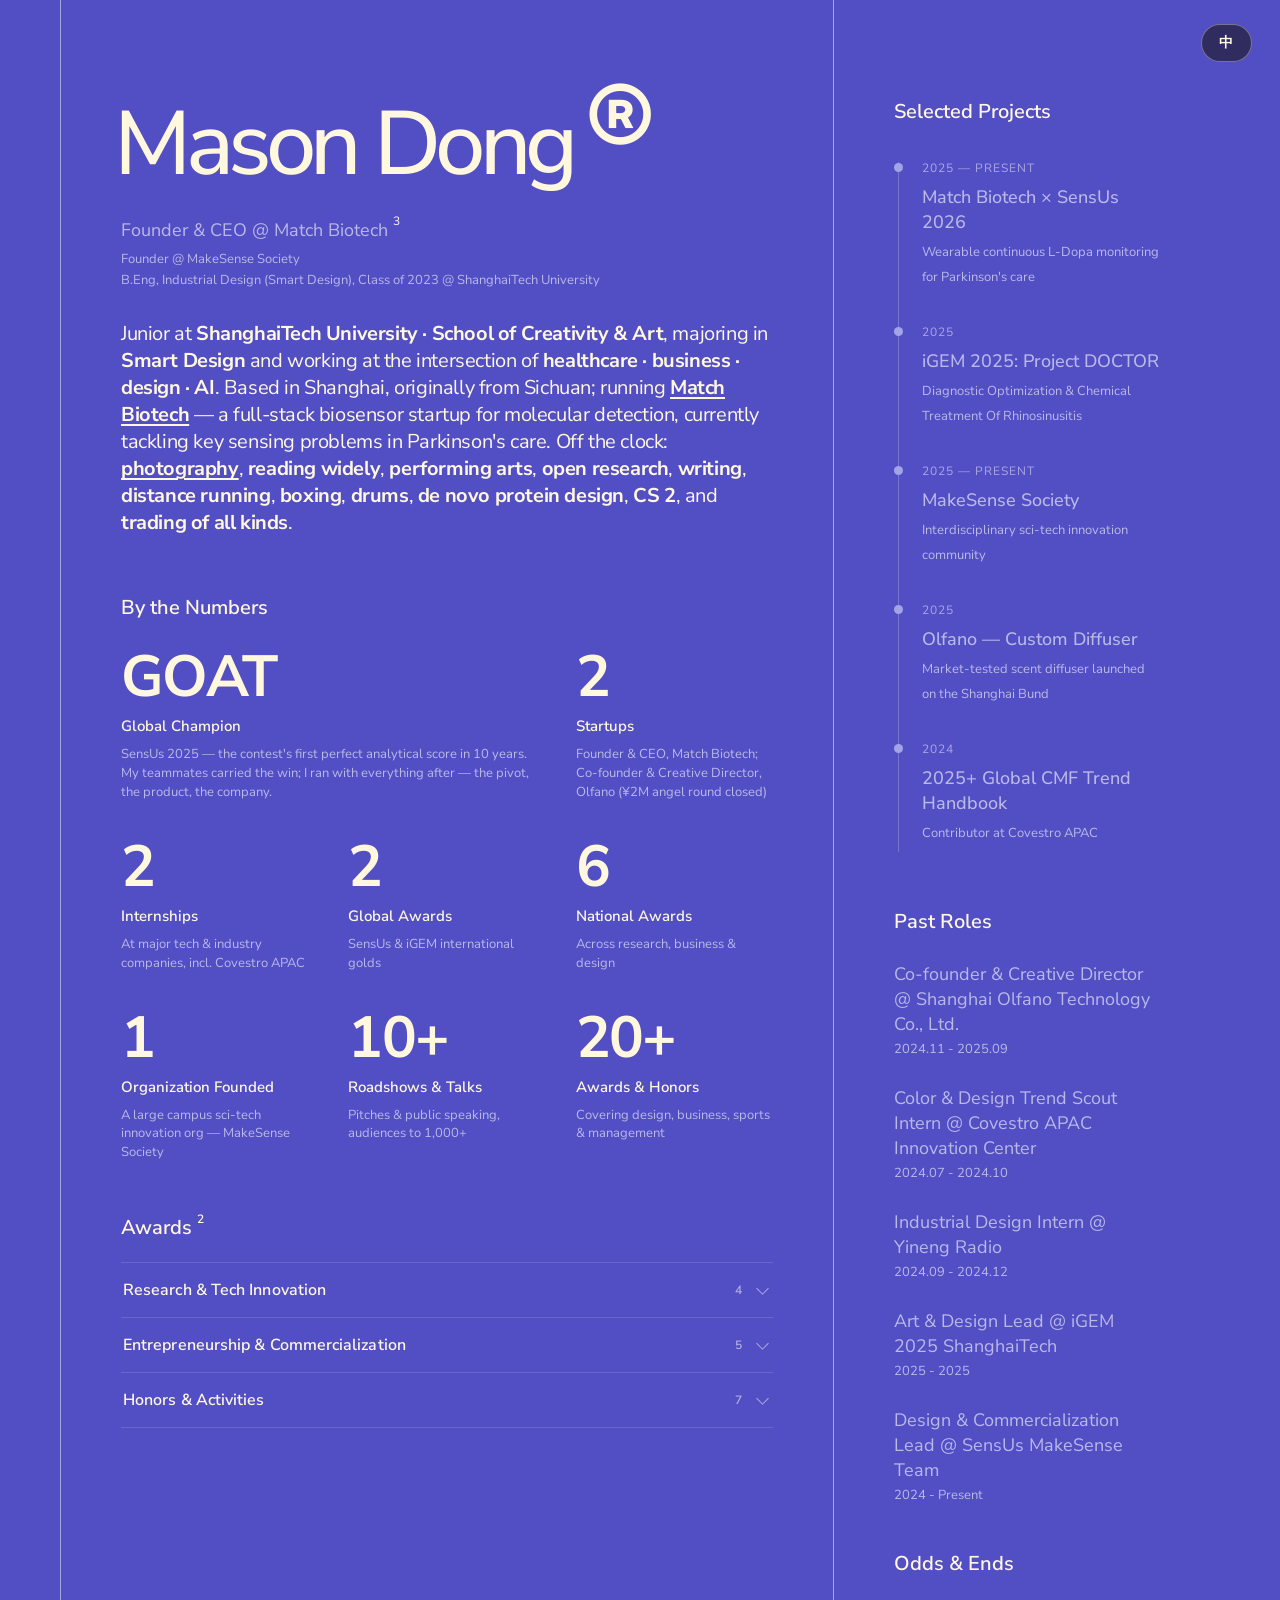
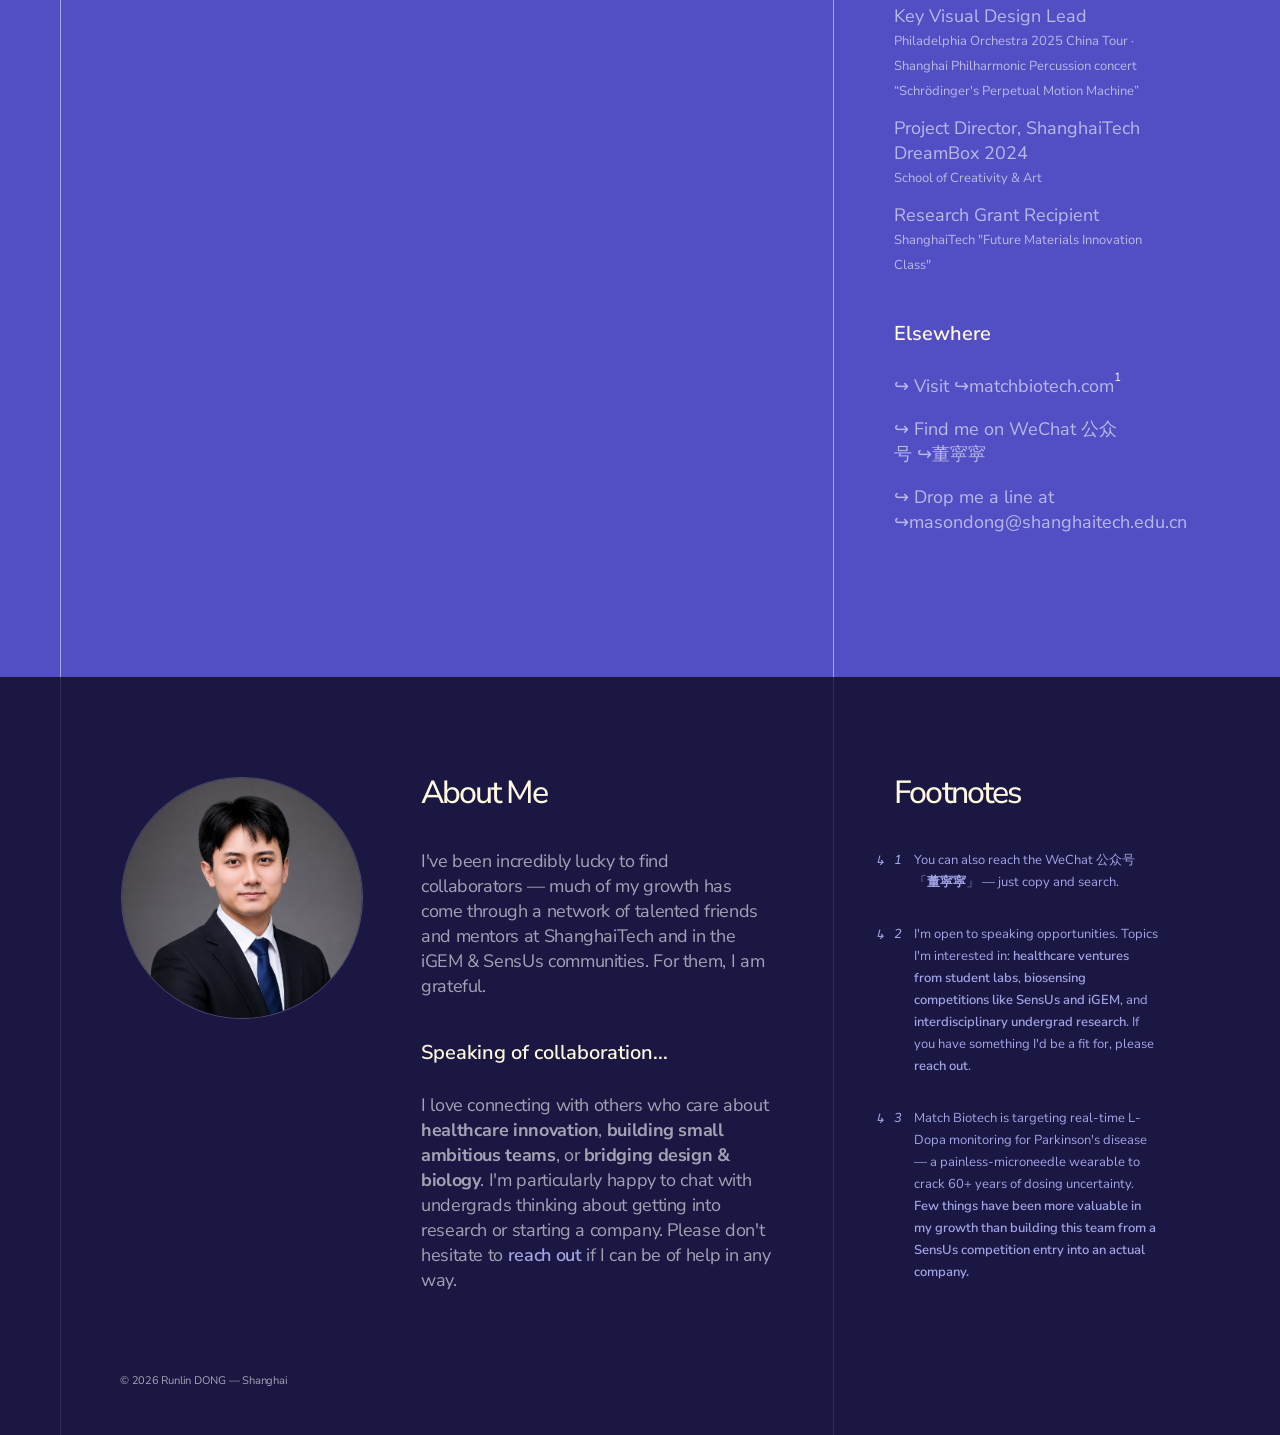
==== commit 34f422b0: "content: remove 'Handbook of Project DOCTOR' from projects (belongs to iGEM) Co-Authored-By: Claude " ====
--- a/CV.html
+++ b/CV.html
@@ -192,11 +192,6 @@
 							<p class="tl-year">2025 — <span data-lang="en">Present</span><span data-lang="zh">至今</span></p>
 							<p class="tl-title"><span data-lang="en">MakeSense Society</span><span data-lang="zh">MakeSense Society</span></p>
 							<p class="sm m"><span data-lang="en">Interdisciplinary sci-tech innovation community</span><span data-lang="zh">跨学科科创社群</span></p>
-						</li>
-						<li>
-							<p class="tl-year">2025</p>
-							<p class="tl-title"><span data-lang="en">Handbook of Project DOCTOR</span><span data-lang="zh">Project DOCTOR 手册</span></p>
-							<p class="sm m"><span data-lang="en">Science-outreach handbook for general audiences</span><span data-lang="zh">面向大众的科普手册</span></p>
 						</li>
 						<li>
 							<p class="tl-year">2025</p>
--- a/CV.css
+++ b/CV.css
@@ -51,7 +51,7 @@
 }
 
 body.purple { background: #524FC4; }
-body.green { background: #3DB97A; }
+body.green { background: #0E7A45; }
 body.brown { background: #C07A3F; }
 body.blue { background: #2F57E8; }
 
@@ -99,7 +99,7 @@
   grid-area: n;
   position: relative;
   padding: 100px 60px;
-  border-left: 1px solid #313E36;
+  border-left: 1px solid rgba(255, 255, 255, 0.1);
   display: grid;
   grid-template-columns: 240px minmax(0, 1fr);
   column-gap: 60px;
@@ -137,7 +137,7 @@
   grid-area: f;
   position: relative;
   padding: 100px 60px 40px;
-  border-left: 1px solid #313E36;
+  border-left: 1px solid rgba(255, 255, 255, 0.1);
 }
 
 #footnotes ul li {
@@ -191,7 +191,17 @@
   position: relative;
   padding: 0 60px;
   background: #1A2920;
-}
+  transition: background 0.5s ease;
+  -webkit-transition: background 0.5s ease;
+}
+
+/* Footer bar tracks the active theme — a deep, low-luminance shade of each
+   hue so the cream text stays crisp while the bottom bar harmonises with the
+   main page instead of always being forest-green. */
+body.purple #footer { background: #1A1742; }
+body.green  #footer { background: #0A2A1A; }
+body.brown  #footer { background: #271710; }
+body.blue   #footer { background: #0E1838; }
 
 #footer .container { padding: 0; }
 
@@ -471,6 +481,19 @@
   transition: grid-template-rows 0.4s cubic-bezier(0.22, 1, 0.36, 1);
 }
 .acc-item.open .acc-panel { grid-template-rows: 1fr; }
+
+/* Hover-to-expand on pointer devices: moving the mouse over a category opens
+   it; leaving collapses it. Hovering anywhere on the item (bar OR the opened
+   panel) keeps it open, so you can read the contents. Touch devices have no
+   hover, so they fall back to the tap/click toggle (.open) above.
+   focus-within keeps it keyboard-accessible. */
+@media (hover: hover) and (pointer: fine) {
+  .acc-item:hover .acc-panel,
+  .acc-item:focus-within .acc-panel { grid-template-rows: 1fr; }
+  .acc-item:hover .acc-chevron,
+  .acc-item:focus-within .acc-chevron { transform: rotate(-135deg); margin-bottom: -1px; }
+}
+
 .acc-inner {
   overflow: hidden;
   min-height: 0;
@@ -1072,3 +1095,46 @@
     vertical-align: baseline !important;
   }
 }
+
+/* ===========================
+   ® — DESKTOP / TABLET SIZING (authoritative override of the legacy Noah
+   breakpoints). The old rules shrank the box to 40px at ≤1199 while the
+   glyph stayed full-size until ≤1140, so a 120px glyph in a 40px box spilled
+   onto the wordmark at mid widths. Here the mark scales in lockstep with the
+   h1 font-size (which only changes at 1140px): one size above 1140, a
+   proportional smaller one from 768–1140. Box : line-height : glyph ratios
+   are kept constant so the glyph stays centred and the click-rotation spins
+   on the geometric centre. Position clears the end of "Dong" by ~9px.
+=========================== */
+@media screen and (min-width: 1141px) {
+  h1 > span#r,
+  h1 span#r {
+    position: absolute !important;
+    display: inline-block !important;
+    font-size: 108px !important;
+    width: 70px !important;
+    height: 70px !important;
+    line-height: 91px !important;
+    text-indent: -1px !important;
+    top: -22px !important;
+    right: -84px !important;
+    left: auto !important;
+    vertical-align: baseline !important;
+  }
+}
+@media screen and (min-width: 768px) and (max-width: 1140px) {
+  h1 > span#r,
+  h1 span#r {
+    position: absolute !important;
+    display: inline-block !important;
+    font-size: 60px !important;
+    width: 40px !important;
+    height: 40px !important;
+    line-height: 52px !important;
+    text-indent: -1px !important;
+    top: -12px !important;
+    right: -50px !important;
+    left: auto !important;
+    vertical-align: baseline !important;
+  }
+}
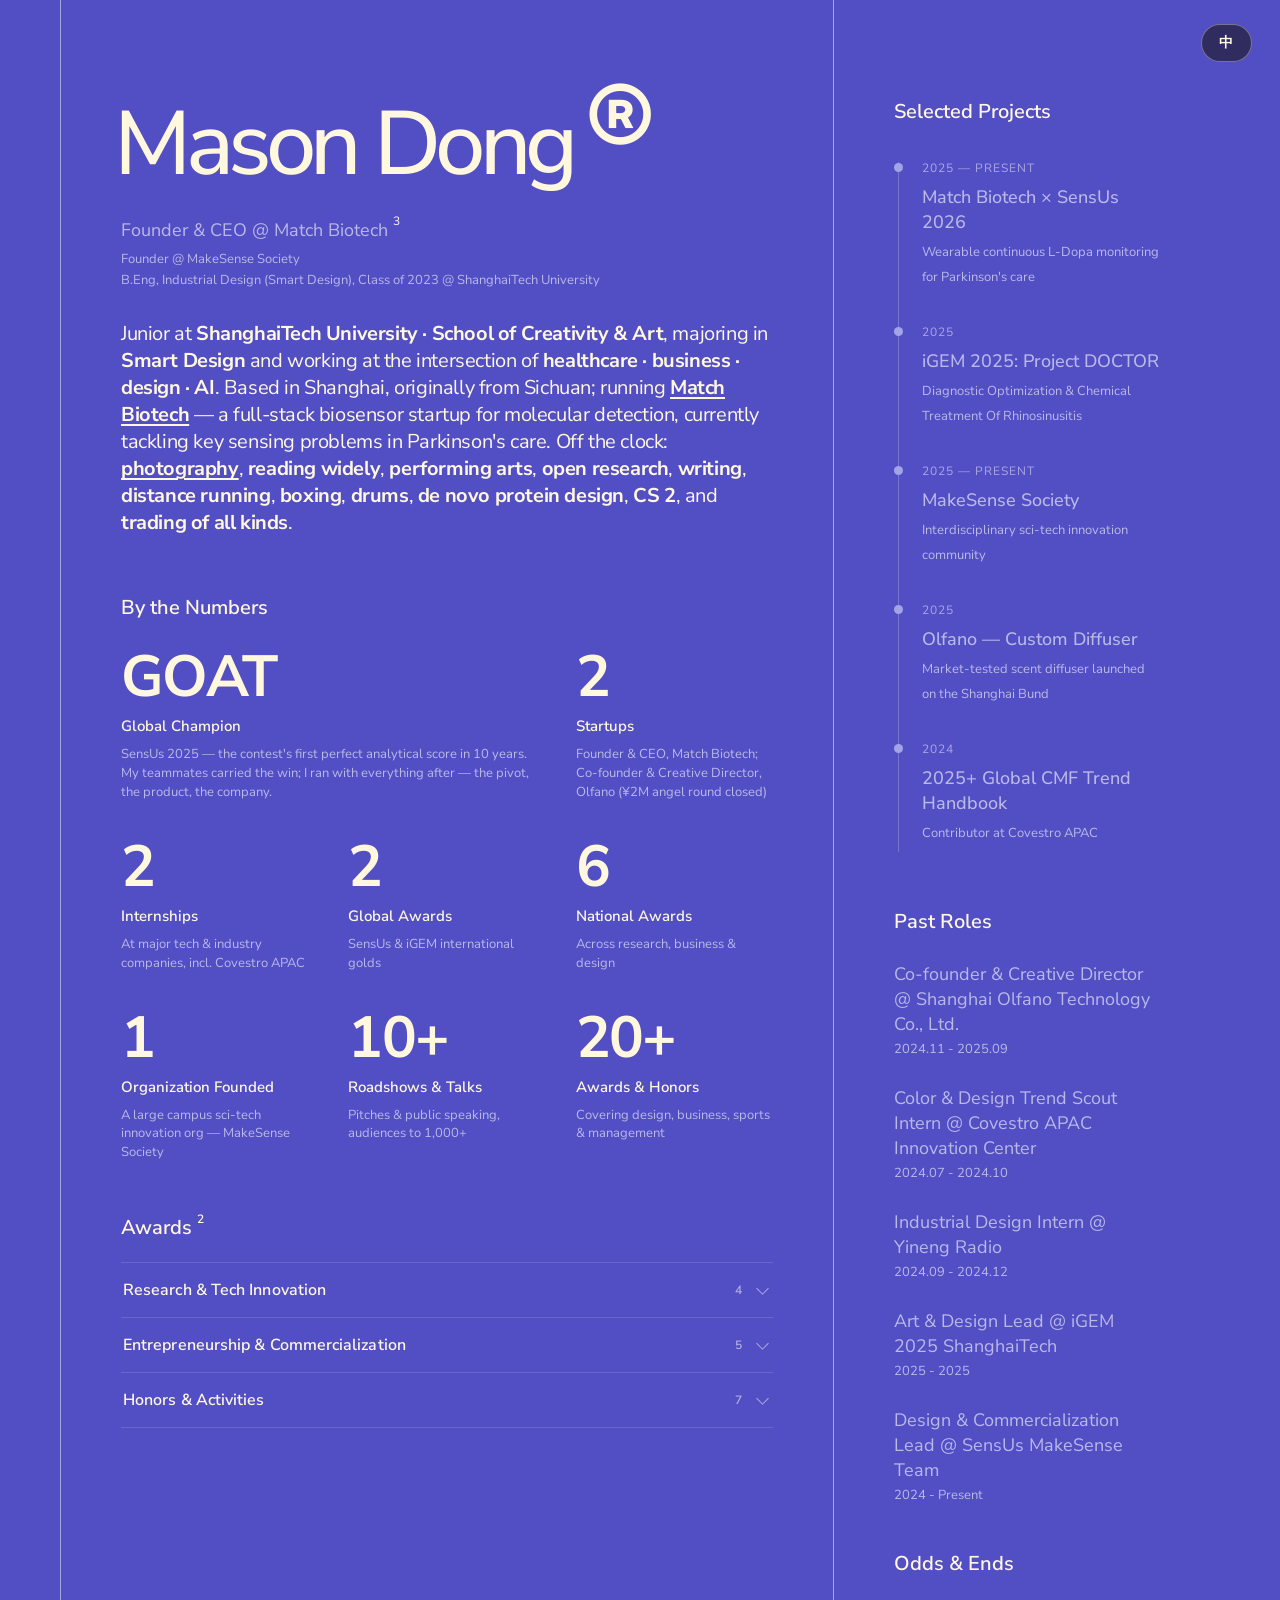
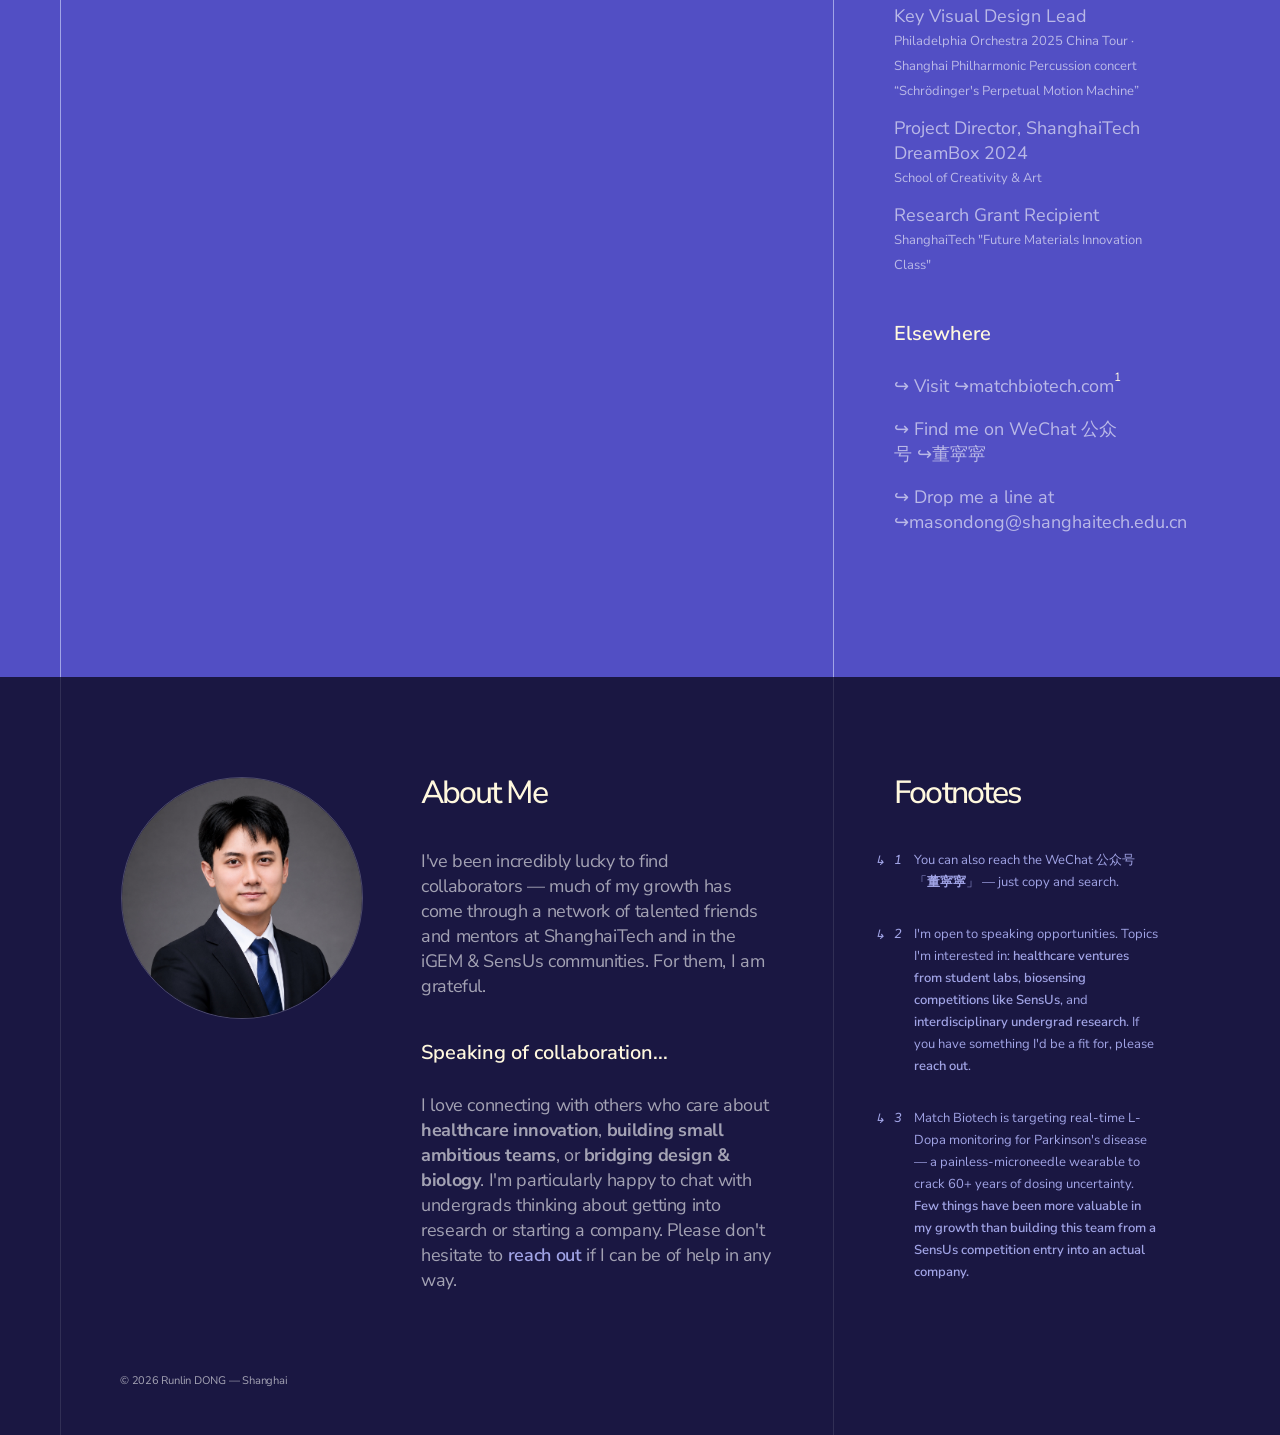
==== commit 696efd1a: "content: drop iGEM from the speaking-topics footnote (biosensing → SensUs only) Co-Authored-By: Clau" ====
--- a/CV.html
+++ b/CV.html
@@ -261,8 +261,8 @@
 						<span data-lang="zh">也可以微信搜索公众号 「<strong>董寜寜</strong>」。</span>
 					</li>
 					<li><em>↳</em><span>2</span>
-						<span data-lang="en">I'm open to speaking opportunities. Topics I'm interested in: <strong>healthcare ventures from student labs</strong>, <strong>biosensing competitions like SensUs and iGEM</strong>, and <strong>interdisciplinary undergrad research</strong>. If you have something I'd be a fit for, please <a href="mailto:masondong@shanghaitech.edu.cn">reach out</a>.</span>
-						<span data-lang="zh">欢迎演讲邀请：话题：<strong>学生实验室孵化的医疗创业</strong>、<strong>SensUs / iGEM 这类生物传感比赛</strong>、<strong>跨学科科创</strong>。合适的机会请<a href="mailto:masondong@shanghaitech.edu.cn">来信</a>。</span>
+						<span data-lang="en">I'm open to speaking opportunities. Topics I'm interested in: <strong>healthcare ventures from student labs</strong>, <strong>biosensing competitions like SensUs</strong>, and <strong>interdisciplinary undergrad research</strong>. If you have something I'd be a fit for, please <a href="mailto:masondong@shanghaitech.edu.cn">reach out</a>.</span>
+						<span data-lang="zh">欢迎演讲邀请：话题：<strong>学生实验室孵化的医疗创业</strong>、<strong>SensUs 这类生物传感比赛</strong>、<strong>跨学科科创</strong>。合适的机会请<a href="mailto:masondong@shanghaitech.edu.cn">来信</a>。</span>
 					</li>
 					<li><em>↳</em><span>3</span>
 						<span data-lang="en">Match Biotech is targeting real-time L-Dopa monitoring for Parkinson's disease — a painless-microneedle wearable to crack 60+ years of dosing uncertainty. <strong>Few things have been more valuable in my growth than building this team from a SensUs competition entry into an actual company.</strong></span>
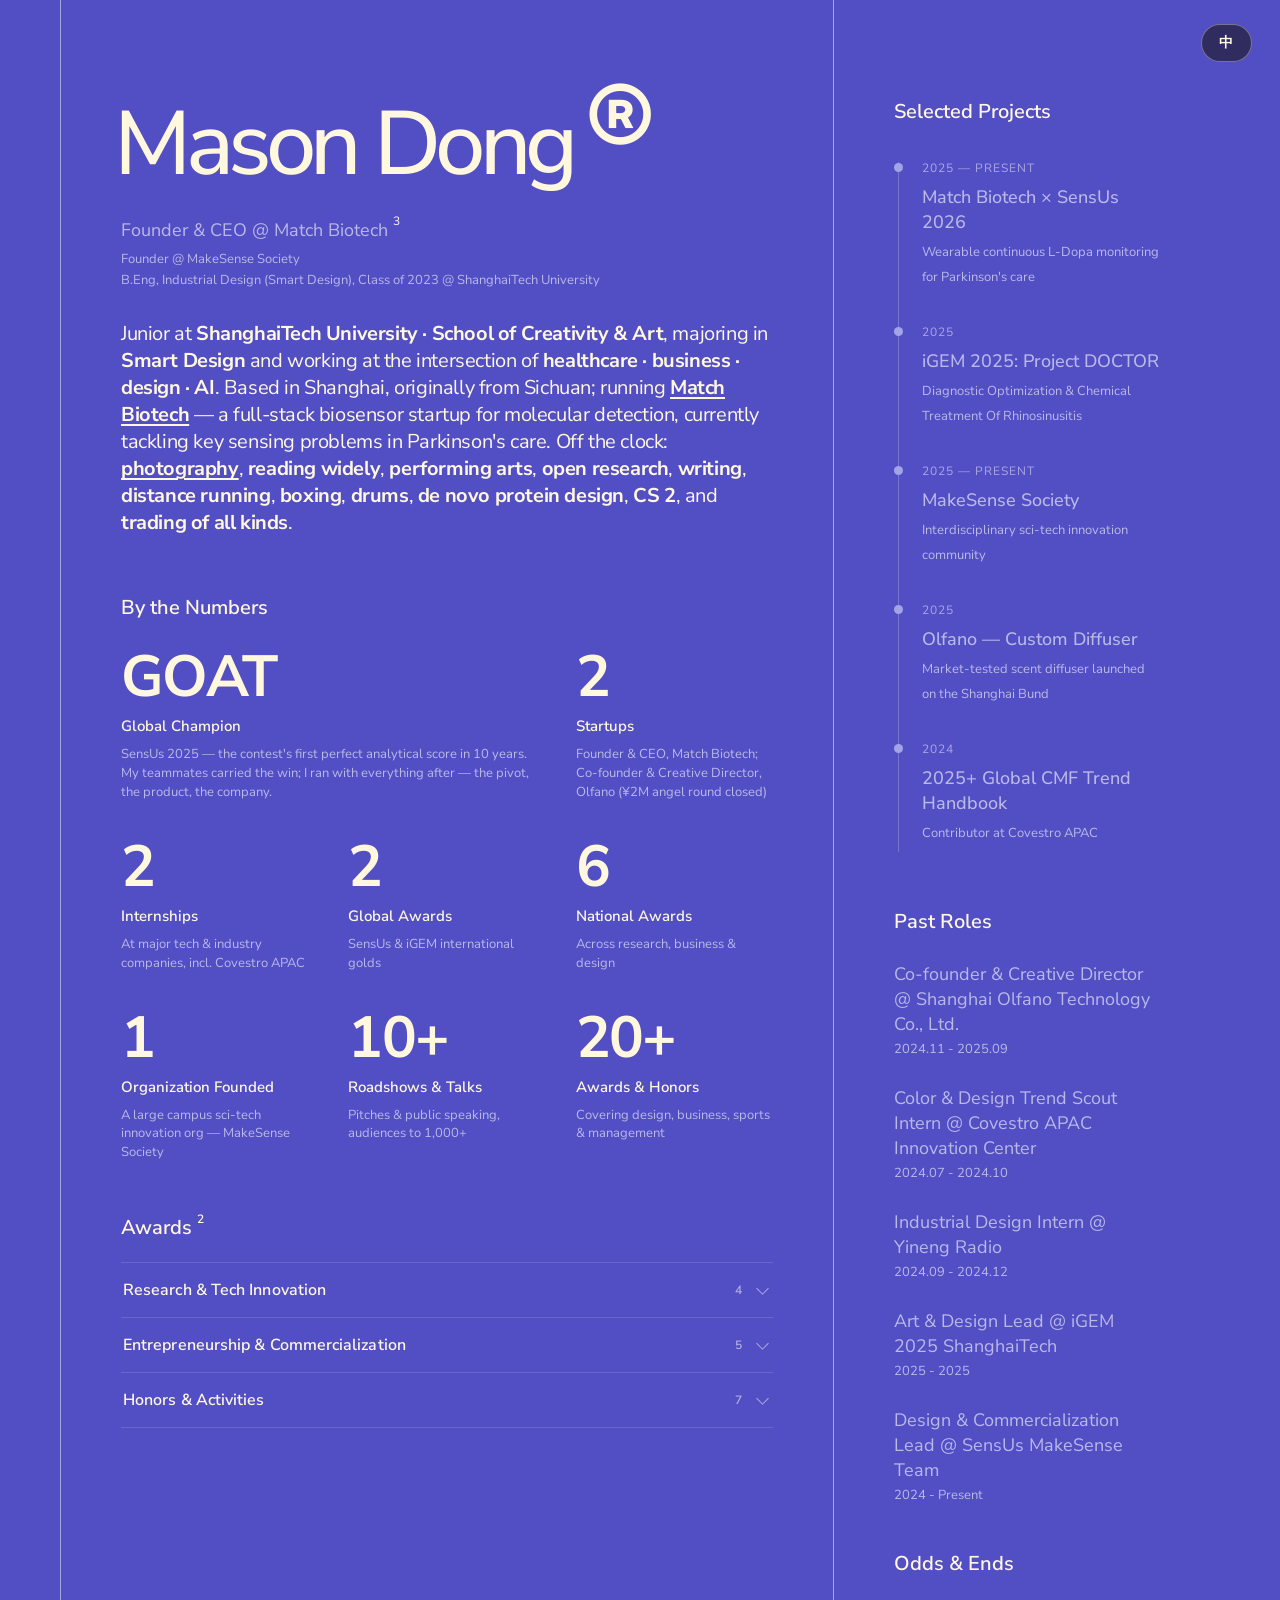
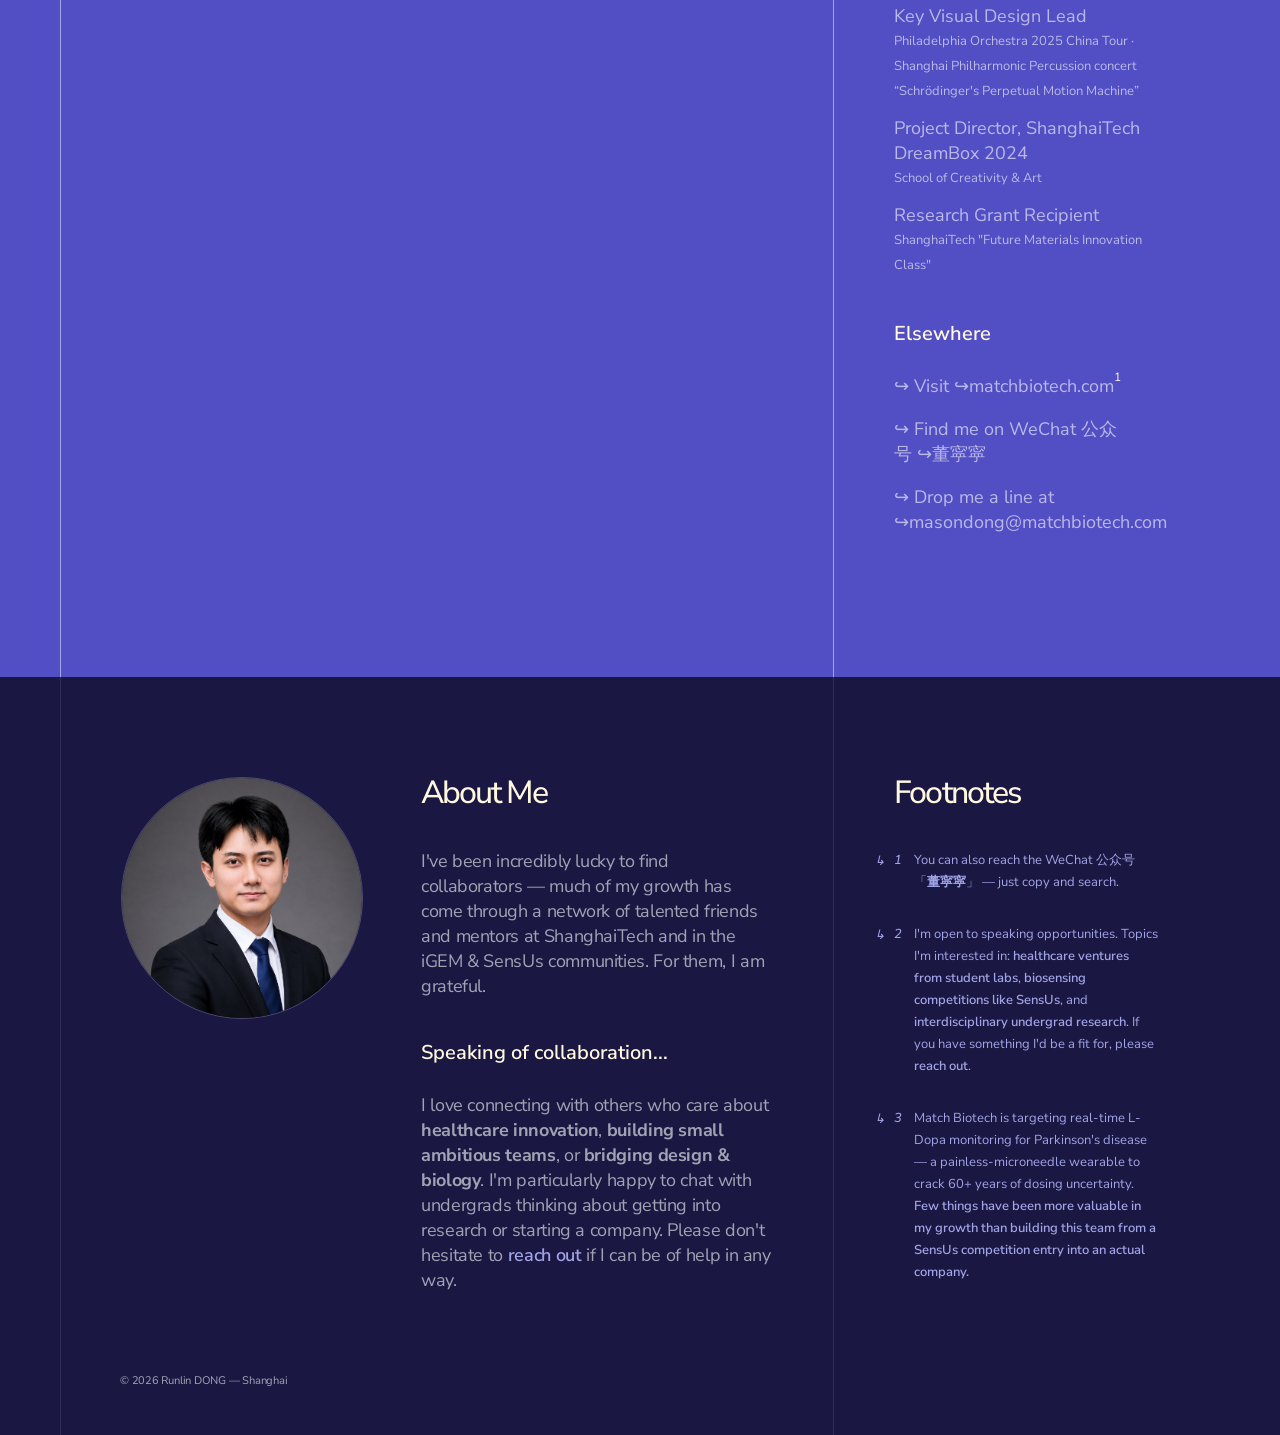
==== commit 17e6e657: "content: update contact email to masondong@matchbiotech.com Co-Authored-By: Claude Fable 5 <noreply@" ====
--- a/CV.html
+++ b/CV.html
@@ -232,8 +232,8 @@
 						<span data-lang="en"> Visit <span>matchbiotech.com</span></span><span data-lang="zh"> 公司官网 <span>matchbiotech.com</span></span><sup onclick="go()">1</sup></a></p>
 					<p><a href="#" id="wechat-link"><span></span>
 						<span data-lang="en"> Find me on WeChat 公众号 <span>董寜寜</span></span><span data-lang="zh"> 微信公众号 <span>董寜寜</span></span></a></p>
-					<p><a href="mailto:masondong@shanghaitech.edu.cn"><span></span>
-						<span data-lang="en"> Drop me a line at <span>masondong@shanghaitech.edu.cn</span></span><span data-lang="zh"> 邮件 <span>masondong@shanghaitech.edu.cn</span></span></a></p>
+					<p><a href="mailto:masondong@matchbiotech.com"><span></span>
+						<span data-lang="en"> Drop me a line at <span>masondong@matchbiotech.com</span></span><span data-lang="zh"> 邮件 <span>masondong@matchbiotech.com</span></span></a></p>
 				</div>
 			</div>
 		</div>
@@ -248,8 +248,8 @@
 				</p>
 				<h3><span data-lang="en">Speaking of collaboration...</span><span data-lang="zh">说到合作……</span></h3>
 				<p>
-					<span data-lang="en">I love connecting with others who care about <strong>healthcare innovation</strong>, <strong>building small ambitious teams</strong>, or <strong>bridging design &amp; biology</strong>. I'm particularly happy to chat with undergrads thinking about getting into research or starting a company. Please don't hesitate to <a href="mailto:masondong@shanghaitech.edu.cn">reach out</a> if I can be of help in any way.</span>
-					<span data-lang="zh">我喜欢和这些人聊：关心 <strong>医疗创新</strong>、热爱 <strong>Supercell式的团队</strong>、致力于 <strong>设计与生物的交叉</strong>。特别欢迎正在考虑做科研或创业的本科生。如有任何我能帮上忙的地方，请<a href="mailto:masondong@shanghaitech.edu.cn">直接发邮件</a>。</span>
+					<span data-lang="en">I love connecting with others who care about <strong>healthcare innovation</strong>, <strong>building small ambitious teams</strong>, or <strong>bridging design &amp; biology</strong>. I'm particularly happy to chat with undergrads thinking about getting into research or starting a company. Please don't hesitate to <a href="mailto:masondong@matchbiotech.com">reach out</a> if I can be of help in any way.</span>
+					<span data-lang="zh">我喜欢和这些人聊：关心 <strong>医疗创新</strong>、热爱 <strong>Supercell式的团队</strong>、致力于 <strong>设计与生物的交叉</strong>。特别欢迎正在考虑做科研或创业的本科生。如有任何我能帮上忙的地方，请<a href="mailto:masondong@matchbiotech.com">直接发邮件</a>。</span>
 				</p>
 			</div>
 
@@ -261,8 +261,8 @@
 						<span data-lang="zh">也可以微信搜索公众号 「<strong>董寜寜</strong>」。</span>
 					</li>
 					<li><em>↳</em><span>2</span>
-						<span data-lang="en">I'm open to speaking opportunities. Topics I'm interested in: <strong>healthcare ventures from student labs</strong>, <strong>biosensing competitions like SensUs</strong>, and <strong>interdisciplinary undergrad research</strong>. If you have something I'd be a fit for, please <a href="mailto:masondong@shanghaitech.edu.cn">reach out</a>.</span>
-						<span data-lang="zh">欢迎演讲邀请：话题：<strong>学生实验室孵化的医疗创业</strong>、<strong>SensUs 这类生物传感比赛</strong>、<strong>跨学科科创</strong>。合适的机会请<a href="mailto:masondong@shanghaitech.edu.cn">来信</a>。</span>
+						<span data-lang="en">I'm open to speaking opportunities. Topics I'm interested in: <strong>healthcare ventures from student labs</strong>, <strong>biosensing competitions like SensUs</strong>, and <strong>interdisciplinary undergrad research</strong>. If you have something I'd be a fit for, please <a href="mailto:masondong@matchbiotech.com">reach out</a>.</span>
+						<span data-lang="zh">欢迎演讲邀请：话题：<strong>学生实验室孵化的医疗创业</strong>、<strong>SensUs 这类生物传感比赛</strong>、<strong>跨学科科创</strong>。合适的机会请<a href="mailto:masondong@matchbiotech.com">来信</a>。</span>
 					</li>
 					<li><em>↳</em><span>3</span>
 						<span data-lang="en">Match Biotech is targeting real-time L-Dopa monitoring for Parkinson's disease — a painless-microneedle wearable to crack 60+ years of dosing uncertainty. <strong>Few things have been more valuable in my growth than building this team from a SensUs competition entry into an actual company.</strong></span>
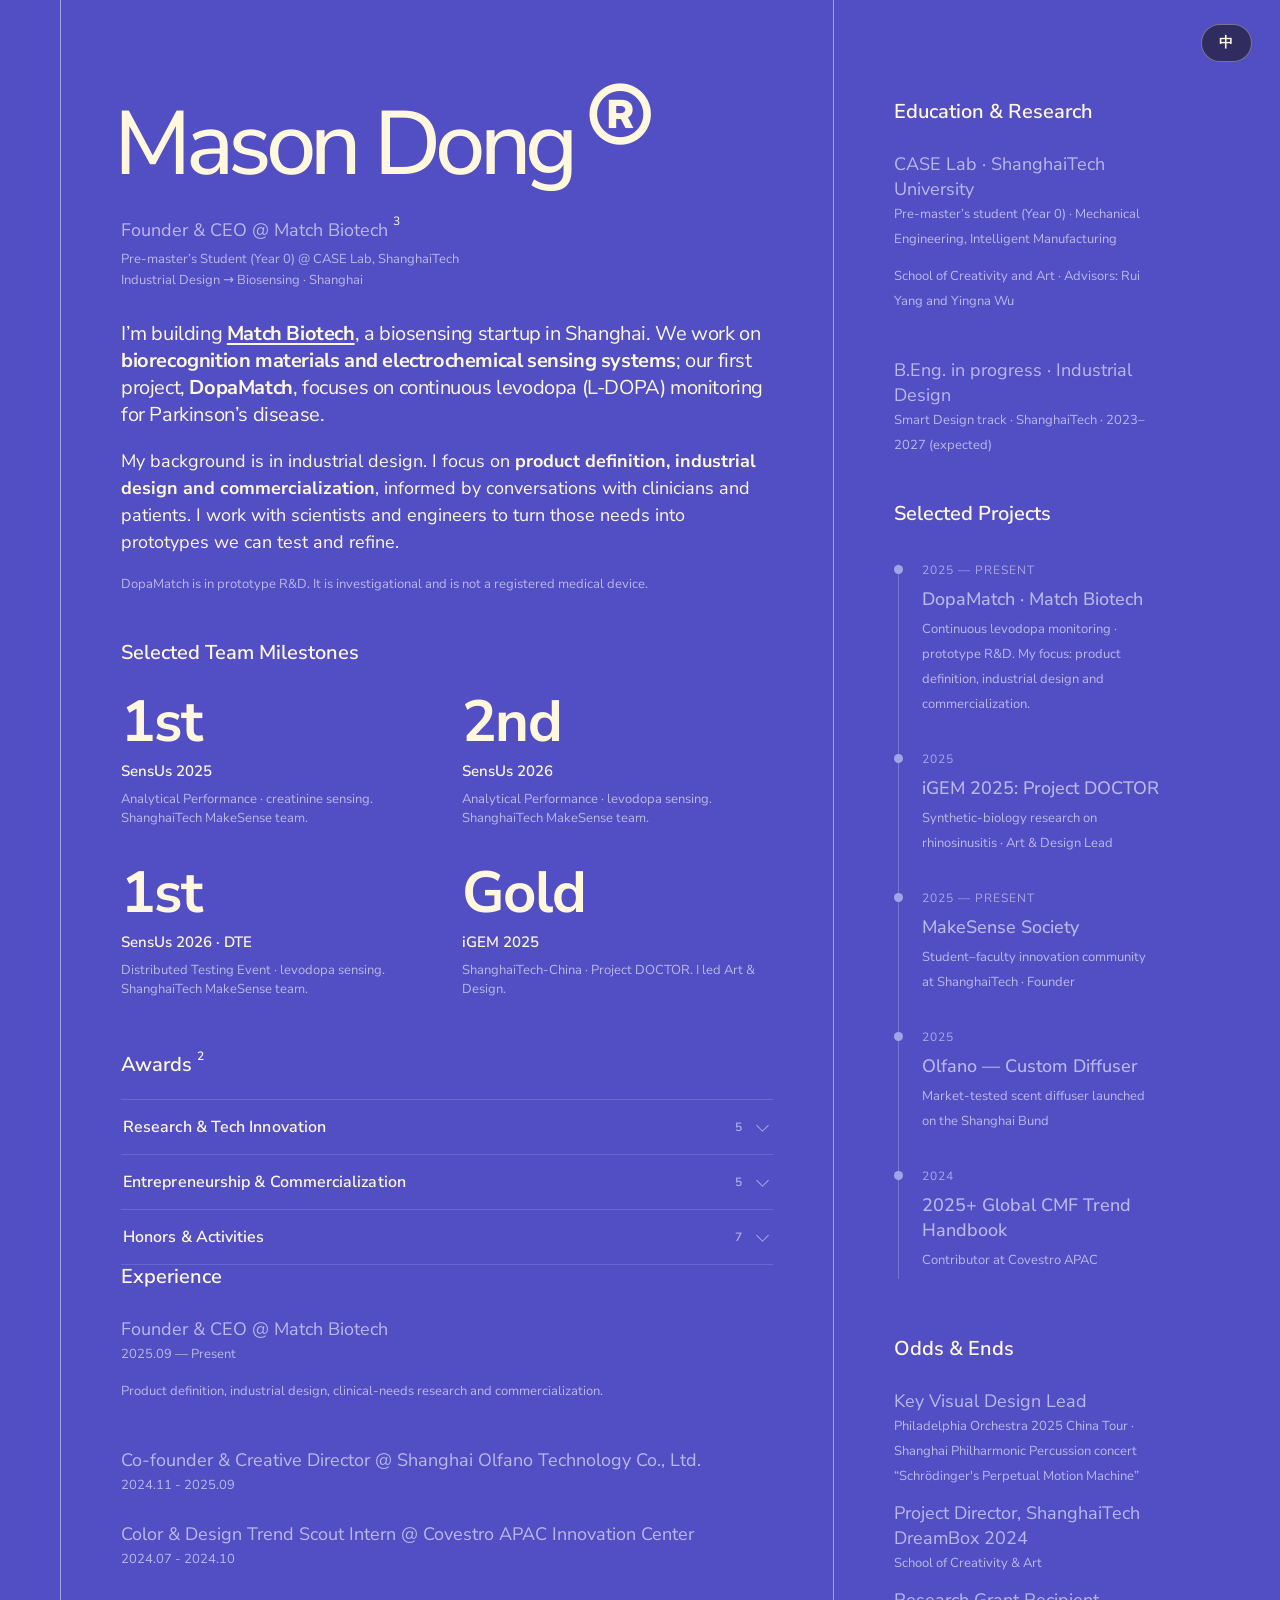
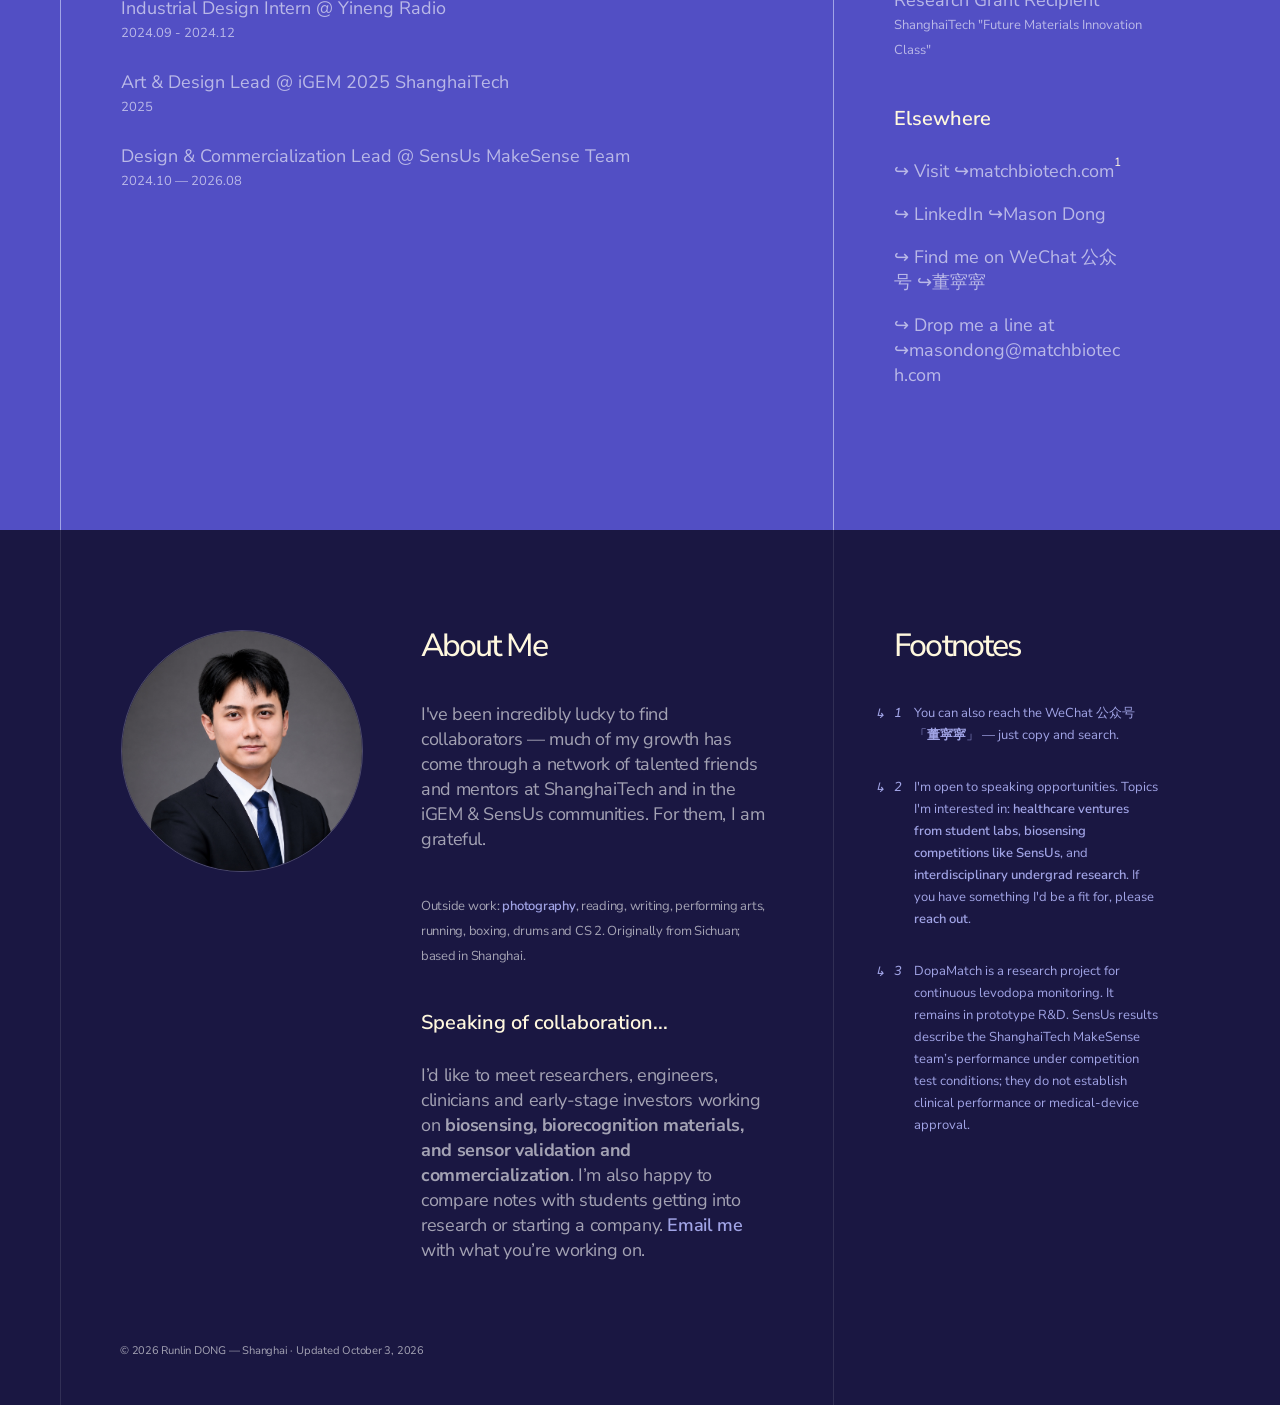
==== commit ba3629eb: "Update bilingual biosensing profile and Codex maintenance guidance" ====
--- a/CV.html
+++ b/CV.html
@@ -2,8 +2,14 @@
 <html lang="en" data-theme-color="purple">
 <head>
 	<meta http-equiv="Content-Type" content="text/html; charset=UTF-8">
-	<title>Mason Dong®</title>
-	<meta name="description" content="Mason Dong (Runlin DONG) — ShanghaiTech junior in Smart Design. Founder & CEO of Match Biotech.">
+	<title>Mason Dong — Biosensing, Design &amp; Entrepreneurship</title>
+	<meta name="description" content="Mason Dong (董润霖), founder of Match Biotech. Product definition, industrial design and biosensing R&amp;D. Pre-master’s student at CASE Lab, ShanghaiTech.">
+	<link rel="canonical" href="https://masontung.github.io/CV.html">
+	<meta property="og:title" content="Mason Dong — Biosensing, Design &amp; Entrepreneurship">
+	<meta property="og:description" content="Founder of Match Biotech. Working on biosensing through product definition, industrial design and interdisciplinary collaboration.">
+	<meta property="og:url" content="https://masontung.github.io/CV.html">
+	<meta property="og:type" content="profile">
+	<meta property="og:image" content="https://masontung.github.io/mason-tung-avatar.jpg">
 	<meta name="HandheldFriendly" content="True">
 	<meta http-equiv="cleartype" content="on">
 	<meta name="apple-mobile-web-app-capable" content="yes">
@@ -47,60 +53,25 @@
 				</h1>
 
 				<div id="current-titles" class="reveal-on">
-					<p class="current-primary"><span data-lang="en">Founder &amp; CEO <span>@</span> Match Biotech</span><span data-lang="zh">创始人兼 CEO <span>@</span> Match Biotech</span> <sup onclick="go()">3</sup></p>
-					<p class="sm current-secondary"><span data-lang="en">Founder <span>@</span> MakeSense Society</span><span data-lang="zh">创始人 <span>@</span> MakeSense Society</span></p>
-					<p class="sm current-secondary"><span data-lang="en">B.Eng, Industrial Design (Smart Design), Class of 2023 <span>@</span> ShanghaiTech University</span><span data-lang="zh">工学学士，工业设计（智能设计方向），2023 级 <span>@</span> 上海科技大学</span></p>
+					<p class="current-primary"><span data-lang="en">Founder &amp; CEO <span>@</span> Match Biotech</span><span data-lang="zh">创始人兼 CEO <span>@</span> 火柴生物 Match Biotech</span> <sup onclick="go()">3</sup></p>
+					<p class="sm current-secondary"><span data-lang="en">Pre-master’s Student (Year 0) <span>@</span> CASE Lab, ShanghaiTech</span><span data-lang="zh">研0 <span>@</span> 上海科技大学 CASE Lab</span></p>
+					<p class="sm current-secondary"><span data-lang="en">Industrial Design → Biosensing · Shanghai</span><span data-lang="zh">工业设计 → 生物传感 · 上海</span></p>
 				</div>
 
 				<h2 class="reveal-on">
-					<span data-lang="en">Junior at <strong>ShanghaiTech University · School of Creativity &amp; Art</strong>, majoring in <strong>Smart Design</strong> and working at the intersection of <strong>healthcare · business · design · AI</strong>. Based in Shanghai, originally from Sichuan; running <a href="https://matchbiotech.com/" target="_blank"><strong>Match Biotech</strong></a> — a full-stack biosensor startup for molecular detection, currently tackling key sensing problems in Parkinson's care. Off the clock: <a href="gallery.html"><strong>photography</strong></a>, <strong>reading widely</strong>, <strong>performing arts</strong>, <strong>open research</strong>, <strong>writing</strong>, <strong>distance running</strong>, <strong>boxing</strong>, <strong>drums</strong>, <strong>de novo protein design</strong>, <strong>CS 2</strong>, and <strong>trading of all kinds</strong>.</span>
-					<span data-lang="zh">上海科技大学·创意与艺术学院 <strong>智能设计</strong> 专业大三，身处 <strong>医疗 · 商业 · 设计 · AI</strong> 的交叉处。籍贯四川，现居上海；创办 <a href="https://matchbiotech.com/" target="_blank"><strong>Match Biotech</strong></a> — 分子检测的全栈生物传感器初创公司，目前正在攻克帕金森领域的关键检测问题。爱好 <a href="gallery.html"><strong>摄影</strong></a>、<strong>阅读各类书籍</strong>、<strong>表演艺术</strong>、<strong>公开研究</strong>、<strong>写作</strong>、<strong>长跑</strong>、<strong>拳击</strong>、<strong>架子鼓</strong>、<strong>蛋白从头设计</strong>、<strong>CS 2</strong> 与 <strong>各种交易</strong>。</span>
+					<span data-lang="en">I’m building <a href="https://matchbiotech.com/" target="_blank" rel="noopener noreferrer"><strong>Match Biotech</strong></a>, a biosensing startup in Shanghai. We work on <strong>biorecognition materials and electrochemical sensing systems</strong>; our first project, <strong>DopaMatch</strong>, focuses on continuous levodopa (L-DOPA) monitoring for Parkinson’s disease.</span><span data-lang="zh">我在上海创办了 <a href="https://matchbiotech.com/" target="_blank" rel="noopener noreferrer"><strong>火柴生物 Match Biotech</strong></a>，围绕 <strong>生物识别材料与电化学传感系统</strong>开展研发。首个项目 <strong>DopaMatch</strong> 聚焦帕金森病的左旋多巴（L-DOPA）连续监测。</span>
 				</h2>
-
-				<!-- Key-numbers wall — personal stats, directly below the intro -->
+				<p class="intro-detail reveal-on"><span data-lang="en">My background is in industrial design. I focus on <strong>product definition, industrial design and commercialization</strong>, informed by conversations with clinicians and patients. I work with scientists and engineers to turn those needs into prototypes we can test and refine.</span><span data-lang="zh">我的背景是工业设计。在火柴，我主要负责 <strong>产品定义、工业设计与商业转化</strong>，通过与医生和患者交流理解需求，再与科学家、工程师一起，把需求落到可以测试和改进的原型上。</span></p>
+				<p class="sm l reveal-on"><span data-lang="en">DopaMatch is in prototype R&amp;D. It is investigational and is not a registered medical device.</span><span data-lang="zh">DopaMatch 当前处于原型研发阶段，尚未注册为医疗器械。</span></p>
+
+				<!-- Selected team milestones -->
 				<div id="statwall">
-					<h3 class="reveal-on"><span data-lang="en">By the Numbers</span><span data-lang="zh">关键数字</span></h3>
+					<h3 class="reveal-on"><span data-lang="en">Selected Team Milestones</span><span data-lang="zh">团队代表成果</span></h3>
 					<div class="statgrid">
-						<div class="stat wide reveal-on">
-							<p class="num">GOAT</p>
-							<p class="lab"><span data-lang="en">Global Champion</span><span data-lang="zh">全球冠军</span></p>
-							<p class="desc"><span data-lang="en">SensUs 2025 — the contest's first perfect analytical score in 10 years. My teammates carried the win; I ran with everything after — the pivot, the product, the company.</span><span data-lang="zh">SensUs 2025 — 赛史十年首个分析满分。夺冠是被队友带飞的，冠军之后的一切由我接手 —— 转向、产品、做成一家公司。</span></p>
-						</div>
-						<div class="stat reveal-on">
-							<p class="num">2</p>
-							<p class="lab"><span data-lang="en">Startups</span><span data-lang="zh">创业公司</span></p>
-							<p class="desc"><span data-lang="en">Founder &amp; CEO, Match Biotech; Co-founder &amp; Creative Director, Olfano (¥2M angel round closed)</span><span data-lang="zh">Match Biotech 创始人兼 CEO；Olfano 联合创始人兼创意总监（已完成 ¥2M 天使轮）</span></p>
-						</div>
-						<div class="stat reveal-on">
-							<p class="num">2</p>
-							<p class="lab"><span data-lang="en">Internships</span><span data-lang="zh">名企实习</span></p>
-							<p class="desc"><span data-lang="en">At major tech &amp; industry companies, incl. Covestro APAC</span><span data-lang="zh">知名科技与行业企业，含科思创亚太创新中心</span></p>
-						</div>
-						<div class="stat reveal-on">
-							<p class="num">2</p>
-							<p class="lab"><span data-lang="en">Global Awards</span><span data-lang="zh">国际奖项</span></p>
-							<p class="desc"><span data-lang="en">SensUs &amp; iGEM international golds</span><span data-lang="zh">SensUs 与 iGEM 国际金奖</span></p>
-						</div>
-						<div class="stat reveal-on">
-							<p class="num">6</p>
-							<p class="lab"><span data-lang="en">National Awards</span><span data-lang="zh">国家级奖项</span></p>
-							<p class="desc"><span data-lang="en">Across research, business &amp; design</span><span data-lang="zh">涵盖科研、商业与设计</span></p>
-						</div>
-						<div class="stat reveal-on">
-							<p class="num">1</p>
-							<p class="lab"><span data-lang="en">Organization Founded</span><span data-lang="zh">创办组织</span></p>
-							<p class="desc"><span data-lang="en">A large campus sci-tech innovation org — MakeSense Society</span><span data-lang="zh">大型校园科创组织 — MakeSense Society</span></p>
-						</div>
-						<div class="stat reveal-on">
-							<p class="num">10+</p>
-							<p class="lab"><span data-lang="en">Roadshows &amp; Talks</span><span data-lang="zh">路演与演讲</span></p>
-							<p class="desc"><span data-lang="en">Pitches &amp; public speaking, audiences to 1,000+</span><span data-lang="zh">路演与公开演讲，听众逾千人</span></p>
-						</div>
-						<div class="stat reveal-on">
-							<p class="num">20+</p>
-							<p class="lab"><span data-lang="en">Awards &amp; Honors</span><span data-lang="zh">奖项荣誉</span></p>
-							<p class="desc"><span data-lang="en">Covering design, business, sports &amp; management</span><span data-lang="zh">涵盖设计、商业、体育与管理</span></p>
-						</div>
+						<div class="stat reveal-on"><p class="num">1st</p><p class="lab"><span data-lang="en">SensUs 2025</span><span data-lang="zh">SensUs 2025</span></p><p class="desc"><span data-lang="en">Analytical Performance · creatinine sensing. ShanghaiTech MakeSense team.</span><span data-lang="zh">分析性能奖 · 肌酐检测。上海科技大学 MakeSense 战队。</span></p></div>
+						<div class="stat reveal-on"><p class="num">2nd</p><p class="lab"><span data-lang="en">SensUs 2026</span><span data-lang="zh">SensUs 2026</span></p><p class="desc"><span data-lang="en">Analytical Performance · levodopa sensing. ShanghaiTech MakeSense team.</span><span data-lang="zh">分析性能奖 · 左旋多巴检测。上海科技大学 MakeSense 战队。</span></p></div>
+						<div class="stat reveal-on"><p class="num">1st</p><p class="lab"><span data-lang="en">SensUs 2026 · DTE</span><span data-lang="zh">SensUs 2026 · DTE</span></p><p class="desc"><span data-lang="en">Distributed Testing Event · levodopa sensing. ShanghaiTech MakeSense team.</span><span data-lang="zh">分布式测试赛 · 左旋多巴检测。上海科技大学 MakeSense 战队。</span></p></div>
+						<div class="stat reveal-on"><p class="num">Gold</p><p class="lab"><span data-lang="en">iGEM 2025</span><span data-lang="zh">iGEM 2025</span></p><p class="desc"><span data-lang="en">ShanghaiTech-China · Project DOCTOR. I led Art &amp; Design.</span><span data-lang="zh">ShanghaiTech-China · Project DOCTOR。我负责 Art &amp; Design。</span></p></div>
 					</div>
 				</div>
 
@@ -112,12 +83,14 @@
 						<div class="acc-item">
 							<button type="button" class="acc-bar" aria-expanded="false">
 								<span class="acc-title"><span data-lang="en">Research &amp; Tech Innovation</span><span data-lang="zh">科研与技术创新</span></span>
-								<span class="acc-count">4</span>
+								<span class="acc-count">5</span>
 								<span class="acc-chevron" aria-hidden="true"></span>
 							</button>
 							<div class="acc-panel"><div class="acc-inner">
-								<p><span data-lang="en">SensUs 2025 — International Gold</span><span data-lang="zh">SensUs 2025 — 国际金奖</span></p>
-								<p class="sm m"><span data-lang="en">Gold &middot; Analytical Performance Champion (first perfect score in 10 years) &middot; Innovation Runner-up, 2025</span><span data-lang="zh">金牌 &middot; 检测分析性能冠军（赛史十年首个满分）&middot; 创新亚军，2025</span></p>
+								<p><a href="https://www.shanghaitech.edu.cn/en/2026/0920/c1260a1127442/page.htm" target="_blank" rel="noopener noreferrer"><span data-lang="en">SensUs 2026 — MakeSense Team</span><span data-lang="zh">SensUs 2026 — MakeSense 战队</span></a></p>
+								<p class="sm m"><span data-lang="en">2nd, Analytical Performance · 1st, Distributed Testing Event · SensUs Medal Certificate · levodopa sensing</span><span data-lang="zh">分析性能奖第二名 · 分布式测试赛第一名 · SensUs 奖牌证书 · 左旋多巴检测</span></p>
+								<p><a href="https://www.shanghaitech.edu.cn/en/2025/0904/c1418a1114769/page.htm" target="_blank" rel="noopener noreferrer"><span data-lang="en">SensUs 2025 — MakeSense Team</span><span data-lang="zh">SensUs 2025 — MakeSense 战队</span></a></p>
+								<p class="sm m"><span data-lang="en">1st, Analytical Performance (full scores across all samples) · 2nd, Innovation · Gold Medal · creatinine sensing</span><span data-lang="zh">分析性能奖第一名（全部样本满分）· 创新奖第二名 · 金牌 · 肌酐检测</span></p>
 								<p><span data-lang="en">iGEM 2025 — International Gold</span><span data-lang="zh">iGEM 2025 — 国际金奖</span></p>
 								<p class="sm m"><span data-lang="en">Nominated: Best Measurement · Best Presentation · Best Foundational Advance · Project DOCTOR, 2025</span><span data-lang="zh">单项提名：最佳测量 · 最佳展示 · 最佳基础研究 · Project DOCTOR，2025</span></p>
 								<p><span data-lang="en">China BME Innovation Design Competition</span><span data-lang="zh">全国大学生生物医学工程创新设计竞赛</span></p>
@@ -137,7 +110,7 @@
 								<p><span data-lang="en">&ldquo;Chuangling Pudong&rdquo; Innovation &amp; Entrepreneurship Competition</span><span data-lang="zh">「创领浦东」创新创业大赛</span></p>
 								<p class="sm m"><span data-lang="en">2026 Finals — First Prize, Young New Force Track</span><span data-lang="zh">2026 总决赛 — 青年新势力赛道一等奖</span></p>
 								<p><span data-lang="en">WAIC Global Project Roadshow × Campus Tour</span><span data-lang="zh">WAIC 全球创新项目路演校园行</span></p>
-								<p class="sm m"><span data-lang="en">Outstanding Project — invited to the Global Annual Roadshow</span><span data-lang="zh">优秀项目 — 受邀全球年度路演</span></p>
+								<p class="sm m"><span data-lang="en">Outstanding Project · Campus Tour, 2026</span><span data-lang="zh">优秀项目 · 高校行，2026</span></p>
 								<p><span data-lang="en">Cesim Global Business Challenge</span><span data-lang="zh">Cesim 商业模拟全球挑战赛</span></p>
 								<p class="sm m"><span data-lang="en">18th edition · China region — Most Favored by Entrepreneurs · National Second Prize · Elite Poster Award</span><span data-lang="zh">第十八届 · 中国赛区 — 最受企业家欢迎奖 · 全国二等奖 · 精英海报奖</span></p>
 								<p><span data-lang="en">ShanghaiTech Entrepreneurship Cup</span><span data-lang="zh">上海科技大学双创大赛</span></p>
@@ -172,26 +145,52 @@
 						</div>
 					</div>
 				</div>
+				<div id="experience" class="reveal-on">
+				<h3><span data-lang="en">Experience</span><span data-lang="zh">工作经历</span></h3>
+				<p><span data-lang="en">Founder &amp; CEO <span>@</span> Match Biotech</span><span data-lang="zh">创始人兼 CEO <span>@</span> 火柴生物</span></p>
+				<p class="sm m">2025.09 — <span data-lang="en">Present</span><span data-lang="zh">至今</span></p>
+				<p class="sm l"><span data-lang="en">Product definition, industrial design, clinical-needs research and commercialization.</span><span data-lang="zh">产品定义、工业设计、临床需求调研与商业转化。</span></p>
+				<p><span data-lang="en">Co-founder &amp; Creative Director <span>@</span> Shanghai Olfano Technology Co., Ltd.</span><span data-lang="zh">联合创始人兼创意总监 <span>@</span> 上海偶的科技有限公司</span></p>
+				<p class="sm">2024.11 - 2025.09</p>
+				<p><span data-lang="en">Color &amp; Design Trend Scout Intern <span>@</span> Covestro APAC Innovation Center</span><span data-lang="zh">色彩与设计趋势研究实习生 <span>@</span> 科思创亚太创新中心</span></p>
+				<p class="sm">2024.07 - 2024.10</p>
+				<p><span data-lang="en">Industrial Design Intern <span>@</span> Yineng Radio</span><span data-lang="zh">工业设计实习生 <span>@</span> 异能电台</span></p>
+				<p class="sm">2024.09 - 2024.12</p>
+				<p><span data-lang="en">Art &amp; Design Lead <span>@</span> iGEM 2025 ShanghaiTech</span><span data-lang="zh">Art &amp; Design 组长 <span>@</span> iGEM 2025 上科大</span></p>
+				<p class="sm">2025</p>
+				<p><span data-lang="en">Design &amp; Commercialization Lead <span>@</span> SensUs MakeSense Team</span><span data-lang="zh">设计与商业转化负责人 <span>@</span> SensUs MakeSense</span></p>
+				<p class="sm l">2024.10 — 2026.08</p>
+
+				</div>
 			</div>
 
 			<div id="roles" class="reveal-on">
+				<div id="education">
+					<h3><span data-lang="en">Education &amp; Research</span><span data-lang="zh">教育与研究</span></h3>
+					<p><span data-lang="en">CASE Lab · ShanghaiTech University</span><span data-lang="zh">CASE Lab · 上海科技大学</span></p>
+					<p class="sm m"><span data-lang="en">Pre-master’s student (Year 0) · Mechanical Engineering, Intelligent Manufacturing</span><span data-lang="zh">研0 · 机械专业，智能制造方向</span></p>
+					<p class="sm l"><span data-lang="en">School of Creativity and Art · Advisors: Rui Yang and Yingna Wu</span><span data-lang="zh">创意与艺术学院 · 导师：杨锐、武颖娜</span></p>
+					<p><span data-lang="en">B.Eng. in progress · Industrial Design</span><span data-lang="zh">工学学士在读 · 工业设计</span></p>
+					<p class="sm l"><span data-lang="en">Smart Design track · ShanghaiTech · 2023–2027 (expected)</span><span data-lang="zh">智能设计方向 · 上海科技大学 · 2023–2027（预计）</span></p>
+				</div>
+
 				<div id="projects">
 					<h3><span data-lang="en">Selected Projects</span><span data-lang="zh">精选项目</span></h3>
 					<ol class="timeline">
 						<li>
 							<p class="tl-year">2025 — <span data-lang="en">Present</span><span data-lang="zh">至今</span></p>
-							<p class="tl-title"><span data-lang="en">Match Biotech × SensUs 2026</span><span data-lang="zh">Match Biotech × SensUs 2026</span></p>
-							<p class="sm m"><a href="https://matchbiotech.com/" target="_blank"><span data-lang="en">Wearable continuous L-Dopa monitoring for Parkinson's care</span><span data-lang="zh">面向帕金森护理的 L-Dopa 连续监测可穿戴设备</span></a></p>
+							<p class="tl-title"><span data-lang="en">DopaMatch · Match Biotech</span><span data-lang="zh">DopaMatch · 火柴生物</span></p>
+							<p class="sm m"><a href="https://matchbiotech.com/" target="_blank" rel="noopener noreferrer"><span data-lang="en">Continuous levodopa monitoring · prototype R&amp;D. My focus: product definition, industrial design and commercialization.</span><span data-lang="zh">左旋多巴连续监测 · 原型研发。我的工作：产品定义、工业设计与商业转化。</span></a></p>
 						</li>
 						<li>
 							<p class="tl-year">2025</p>
 							<p class="tl-title"><span data-lang="en">iGEM 2025: Project DOCTOR</span><span data-lang="zh">iGEM 2025：Project DOCTOR</span></p>
-							<p class="sm m"><a href="https://2025.igem.wiki/shanghaitech-china/index.html" target="_blank"><span data-lang="en">Diagnostic Optimization &amp; Chemical Treatment Of Rhinosinusitis</span><span data-lang="zh">鼻窦炎诊断优化与化学治疗</span></a></p>
+							<p class="sm m"><a href="https://2025.igem.wiki/shanghaitech-china/index.html" target="_blank" rel="noopener noreferrer"><span data-lang="en">Synthetic-biology research on rhinosinusitis · Art &amp; Design Lead</span><span data-lang="zh">鼻窦炎方向的合成生物学研究 · Art &amp; Design 负责人</span></a></p>
 						</li>
 						<li>
 							<p class="tl-year">2025 — <span data-lang="en">Present</span><span data-lang="zh">至今</span></p>
 							<p class="tl-title"><span data-lang="en">MakeSense Society</span><span data-lang="zh">MakeSense Society</span></p>
-							<p class="sm m"><span data-lang="en">Interdisciplinary sci-tech innovation community</span><span data-lang="zh">跨学科科创社群</span></p>
+							<p class="sm m"><span data-lang="en">Student–faculty innovation community at ShanghaiTech · Founder</span><span data-lang="zh">上海科技大学师生跨学科科创社群 · 创始人</span></p>
 						</li>
 						<li>
 							<p class="tl-year">2025</p>
@@ -206,18 +205,6 @@
 					</ol>
 				</div>
 
-				<h3><span data-lang="en">Past Roles</span><span data-lang="zh">过往履历</span></h3>
-				<p><span data-lang="en">Co-founder &amp; Creative Director <span>@</span> Shanghai Olfano Technology Co., Ltd.</span><span data-lang="zh">联合创始人兼创意总监 <span>@</span> 上海偶的科技有限公司</span></p>
-				<p class="sm">2024.11 - 2025.09</p>
-				<p><span data-lang="en">Color &amp; Design Trend Scout Intern <span>@</span> Covestro APAC Innovation Center</span><span data-lang="zh">色彩与设计趋势研究实习生 <span>@</span> 科思创亚太创新中心</span></p>
-				<p class="sm">2024.07 - 2024.10</p>
-				<p><span data-lang="en">Industrial Design Intern <span>@</span> Yineng Radio</span><span data-lang="zh">工业设计实习生 <span>@</span> 异能电台</span></p>
-				<p class="sm">2024.09 - 2024.12</p>
-				<p><span data-lang="en">Art &amp; Design Lead <span>@</span> iGEM 2025 ShanghaiTech</span><span data-lang="zh">Art &amp; Design 组长 <span>@</span> iGEM 2025 上科大</span></p>
-				<p class="sm">2025 - 2025</p>
-				<p><span data-lang="en">Design &amp; Commercialization Lead <span>@</span> SensUs MakeSense Team</span><span data-lang="zh">设计与商业转化负责人 <span>@</span> SensUs MakeSense</span></p>
-				<p class="sm l">2024 - Present</p>
-
 				<h3><span data-lang="en">Odds &amp; Ends</span><span data-lang="zh">其他角色</span></h3>
 				<p><span data-lang="en">Key Visual Design Lead</span><span data-lang="zh">主视觉设计负责人</span></p>
 				<p class="sm m"><span data-lang="en">Philadelphia Orchestra 2025 China Tour · Shanghai Philharmonic Percussion concert &ldquo;Schrödinger's Perpetual Motion Machine&rdquo;</span><span data-lang="zh">费城交响乐团 2025 中国巡演上科大站 · 上海爱乐打击乐音乐会《薛定谔的永动机》</span></p>
@@ -228,8 +215,9 @@
 
 				<h3><span data-lang="en">Elsewhere</span><span data-lang="zh">联系方式</span></h3>
 				<div id="elsewhere">
-					<p><a href="https://matchbiotech.com/" target="_blank"><span></span>
+					<p><a href="https://matchbiotech.com/" target="_blank" rel="noopener noreferrer"><span></span>
 						<span data-lang="en"> Visit <span>matchbiotech.com</span></span><span data-lang="zh"> 公司官网 <span>matchbiotech.com</span></span><sup onclick="go()">1</sup></a></p>
+					<p><a href="https://www.linkedin.com/in/mason-dong/" target="_blank" rel="noopener noreferrer"><span></span><span data-lang="en"> LinkedIn <span>Mason Dong</span></span><span data-lang="zh"> 领英 <span>Mason Dong</span></span></a></p>
 					<p><a href="#" id="wechat-link"><span></span>
 						<span data-lang="en"> Find me on WeChat 公众号 <span>董寜寜</span></span><span data-lang="zh"> 微信公众号 <span>董寜寜</span></span></a></p>
 					<p><a href="mailto:masondong@matchbiotech.com"><span></span>
@@ -243,37 +231,32 @@
 				<img src="mason-tung-avatar.jpg" alt="Photo of Mason Dong (Runlin DONG).">
 				<h4><span data-lang="en">About Me</span><span data-lang="zh">关于我</span></h4>
 				<p>
-					<span data-lang="en">I've been incredibly lucky to find collaborators — much of my growth has come through a network of talented friends and mentors at ShanghaiTech and in the iGEM &amp; SensUs communities. For them, I am grateful.</span>
-					<span data-lang="zh">我很幸运找到一群同行者 —— 我的成长大半来自大学和社会的那些聪明、热情并且非功利的人。感谢他们。</span>
+					<span data-lang="en">I've been incredibly lucky to find collaborators — much of my growth has come through a network of talented friends and mentors at ShanghaiTech and in the iGEM &amp; SensUs communities. For them, I am grateful.</span><span data-lang="zh">我很幸运找到一群同行者 —— 我的成长大半来自大学和社会的那些聪明、热情并且非功利的人。感谢他们。</span>
 				</p>
+				<p class="sm l"><span data-lang="en">Outside work: <a href="gallery.html">photography</a>, reading, writing, performing arts, running, boxing, drums and CS 2. Originally from Sichuan; based in Shanghai.</span><span data-lang="zh">工作之外：<a href="gallery.html">摄影</a>、阅读、写作、表演艺术、长跑、拳击、架子鼓和 CS 2。来自四川，现居上海。</span></p>
 				<h3><span data-lang="en">Speaking of collaboration...</span><span data-lang="zh">说到合作……</span></h3>
 				<p>
-					<span data-lang="en">I love connecting with others who care about <strong>healthcare innovation</strong>, <strong>building small ambitious teams</strong>, or <strong>bridging design &amp; biology</strong>. I'm particularly happy to chat with undergrads thinking about getting into research or starting a company. Please don't hesitate to <a href="mailto:masondong@matchbiotech.com">reach out</a> if I can be of help in any way.</span>
-					<span data-lang="zh">我喜欢和这些人聊：关心 <strong>医疗创新</strong>、热爱 <strong>Supercell式的团队</strong>、致力于 <strong>设计与生物的交叉</strong>。特别欢迎正在考虑做科研或创业的本科生。如有任何我能帮上忙的地方，请<a href="mailto:masondong@matchbiotech.com">直接发邮件</a>。</span>
+					<span data-lang="en">I’d like to meet researchers, engineers, clinicians and early-stage investors working on <strong>biosensing, biorecognition materials, and sensor validation and commercialization</strong>. I’m also happy to compare notes with students getting into research or starting a company. <a href="mailto:masondong@matchbiotech.com">Email me</a> with what you’re working on.</span><span data-lang="zh">欢迎研究者、工程师、医生和早期投资人与我交流 <strong>生物传感、生物识别材料，以及传感器的验证与转化</strong>。也欢迎正在尝试科研或创业的同学交换经验。可以<a href="mailto:masondong@matchbiotech.com">来信</a>聊聊你正在做的事。</span>
 				</p>
 			</div>
 
 			<div id="footnotes">
-				<h4><span data-lang="en">Footnotes</span><span data-lang="zh">Footnotes</span></h4>
+				<h4><span data-lang="en">Footnotes</span><span data-lang="zh">补充说明</span></h4>
 				<ul>
 					<li><em>↳</em><span>1</span>
-						<span data-lang="en">You can also reach the WeChat 公众号 「<strong>董寜寜</strong>」 — just copy and search.</span>
-						<span data-lang="zh">也可以微信搜索公众号 「<strong>董寜寜</strong>」。</span>
+						<span data-lang="en">You can also reach the WeChat 公众号 「<strong>董寜寜</strong>」 — just copy and search.</span><span data-lang="zh">也可以微信搜索公众号 「<strong>董寜寜</strong>」。</span>
 					</li>
 					<li><em>↳</em><span>2</span>
-						<span data-lang="en">I'm open to speaking opportunities. Topics I'm interested in: <strong>healthcare ventures from student labs</strong>, <strong>biosensing competitions like SensUs</strong>, and <strong>interdisciplinary undergrad research</strong>. If you have something I'd be a fit for, please <a href="mailto:masondong@matchbiotech.com">reach out</a>.</span>
-						<span data-lang="zh">欢迎演讲邀请：话题：<strong>学生实验室孵化的医疗创业</strong>、<strong>SensUs 这类生物传感比赛</strong>、<strong>跨学科科创</strong>。合适的机会请<a href="mailto:masondong@matchbiotech.com">来信</a>。</span>
+						<span data-lang="en">I'm open to speaking opportunities. Topics I'm interested in: <strong>healthcare ventures from student labs</strong>, <strong>biosensing competitions like SensUs</strong>, and <strong>interdisciplinary undergrad research</strong>. If you have something I'd be a fit for, please <a href="mailto:masondong@matchbiotech.com">reach out</a>.</span><span data-lang="zh">欢迎演讲邀请：话题：<strong>学生实验室孵化的医疗创业</strong>、<strong>SensUs 这类生物传感比赛</strong>、<strong>跨学科科创</strong>。合适的机会请<a href="mailto:masondong@matchbiotech.com">来信</a>。</span>
 					</li>
 					<li><em>↳</em><span>3</span>
-						<span data-lang="en">Match Biotech is targeting real-time L-Dopa monitoring for Parkinson's disease — a painless-microneedle wearable to crack 60+ years of dosing uncertainty. <strong>Few things have been more valuable in my growth than building this team from a SensUs competition entry into an actual company.</strong></span>
-						<span data-lang="zh">Match Biotech 专注帕金森病 L-Dopa 的实时监测 —— 用无痛微针可穿戴设备破解 60 多年来的剂量不确定难题。<strong>从一支 SensUs 参赛队走到一家真公司 —— 这段过程是我成长里最值钱的事之一。</strong></span>
+						<span data-lang="en">DopaMatch is a research project for continuous levodopa monitoring. It remains in prototype R&amp;D. SensUs results describe the ShanghaiTech MakeSense team’s performance under competition test conditions; they do not establish clinical performance or medical-device approval.</span><span data-lang="zh">DopaMatch 是左旋多巴连续监测研发项目，目前仍在原型研发阶段。SensUs 成绩属于上海科技大学 MakeSense 战队在赛事测试条件下的表现，不代表临床性能或医疗器械获批。</span>
 					</li>
 				</ul>
 			</div>
 
 			<p class="copy">
-				<span data-lang="en">© 2026 Runlin DONG — Shanghai</span>
-				<span data-lang="zh">© 2026 董润霖 — 上海</span>
+				<span data-lang="en">© 2026 Runlin DONG — Shanghai · Updated October 3, 2026</span><span data-lang="zh">© 2026 董润霖 — 上海 · 更新于 2026 年 10 月 3 日</span>
 			</p>
 		</div>
 	</div>
@@ -313,6 +296,8 @@
 		const html = document.documentElement;
 		function apply(lang) {
 			html.setAttribute('lang', lang);
+			document.title = lang === 'zh' ? '董润霖 — 生物传感、设计与创业' : 'Mason Dong — Biosensing, Design & Entrepreneurship';
+			btn.setAttribute('aria-label', lang === 'zh' ? 'Switch to English' : '切换为中文');
 			try { localStorage.setItem('cv-lang', lang); } catch (_) {}
 		}
 		btn.addEventListener('click', () => {
@@ -325,6 +310,7 @@
 				if (browser.startsWith('zh')) apply('zh');
 			}
 		} catch (_) {}
+		apply(html.getAttribute('lang') || 'en');
 	})();
 
 	// ---- PAGE TRANSITION (CV ↔ Gallery / Index) -------------------
--- a/CV.css
+++ b/CV.css
@@ -507,7 +507,7 @@
 #statwall { margin: 44px 0 54px; }
 .statgrid {
   display: grid;
-  grid-template-columns: repeat(3, 1fr);
+  grid-template-columns: repeat(2, 1fr);
   gap: 36px 30px;
 }
 .stat { min-width: 0; }
@@ -663,14 +663,14 @@
     margin: 0 0 30px;
     padding: 0;
   }
-  #footnotes ul li span, #footnotes ul li em {
+  #footnotes ul li span:not([data-lang]), #footnotes ul li em {
     position: relative;
     display: inline-block;
     top: auto;
     left: auto;
     margin: 0 5px 0 0;
   }
-  #footnotes ul li span { margin: 0 8px 0 0; }
+  #footnotes ul li span:not([data-lang]) { margin: 0 8px 0 0; }
   h1 span {
     width: 40px;
     height: 40px;
@@ -1138,3 +1138,17 @@
     vertical-align: baseline !important;
   }
 }
+
+/* Keep the personal contribution close to the company introduction. */
+#main h2 { margin-bottom: 20px; }
+.intro-detail { font-size: 18px; line-height: 1.5; max-width: 780px; margin: 0 0 16px; }
+.intro-detail span { color: #FFF8DE; }
+#awards a { color: inherit; text-decoration: underline; text-underline-offset: 3px; }
+@media (max-width: 767px) { .intro-detail { font-size: 16px; } }
+
+#elsewhere a { overflow-wrap: anywhere; }
+#footer p.copy { right: 30px; }
+
+@media (max-width: 767px) {
+  html[lang="zh"] h1 > span#r { right: -46px !important; }
+}
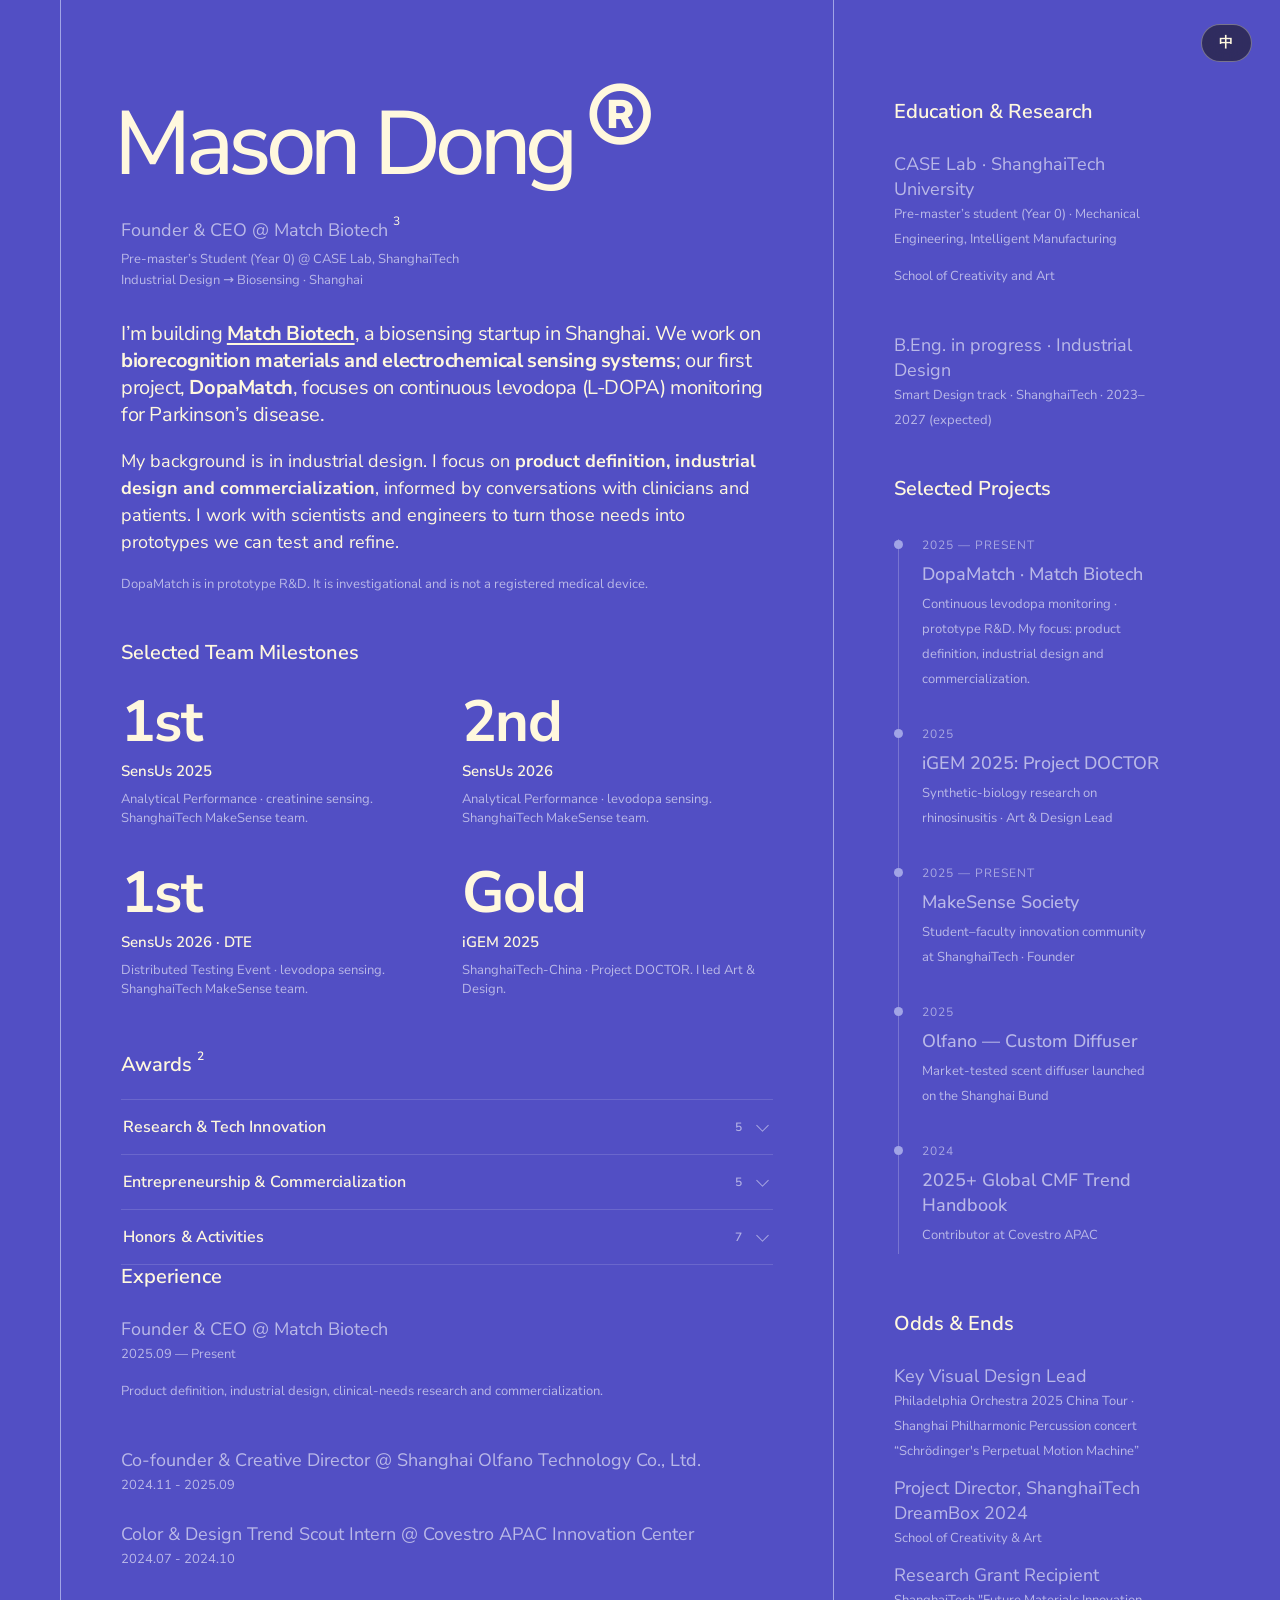
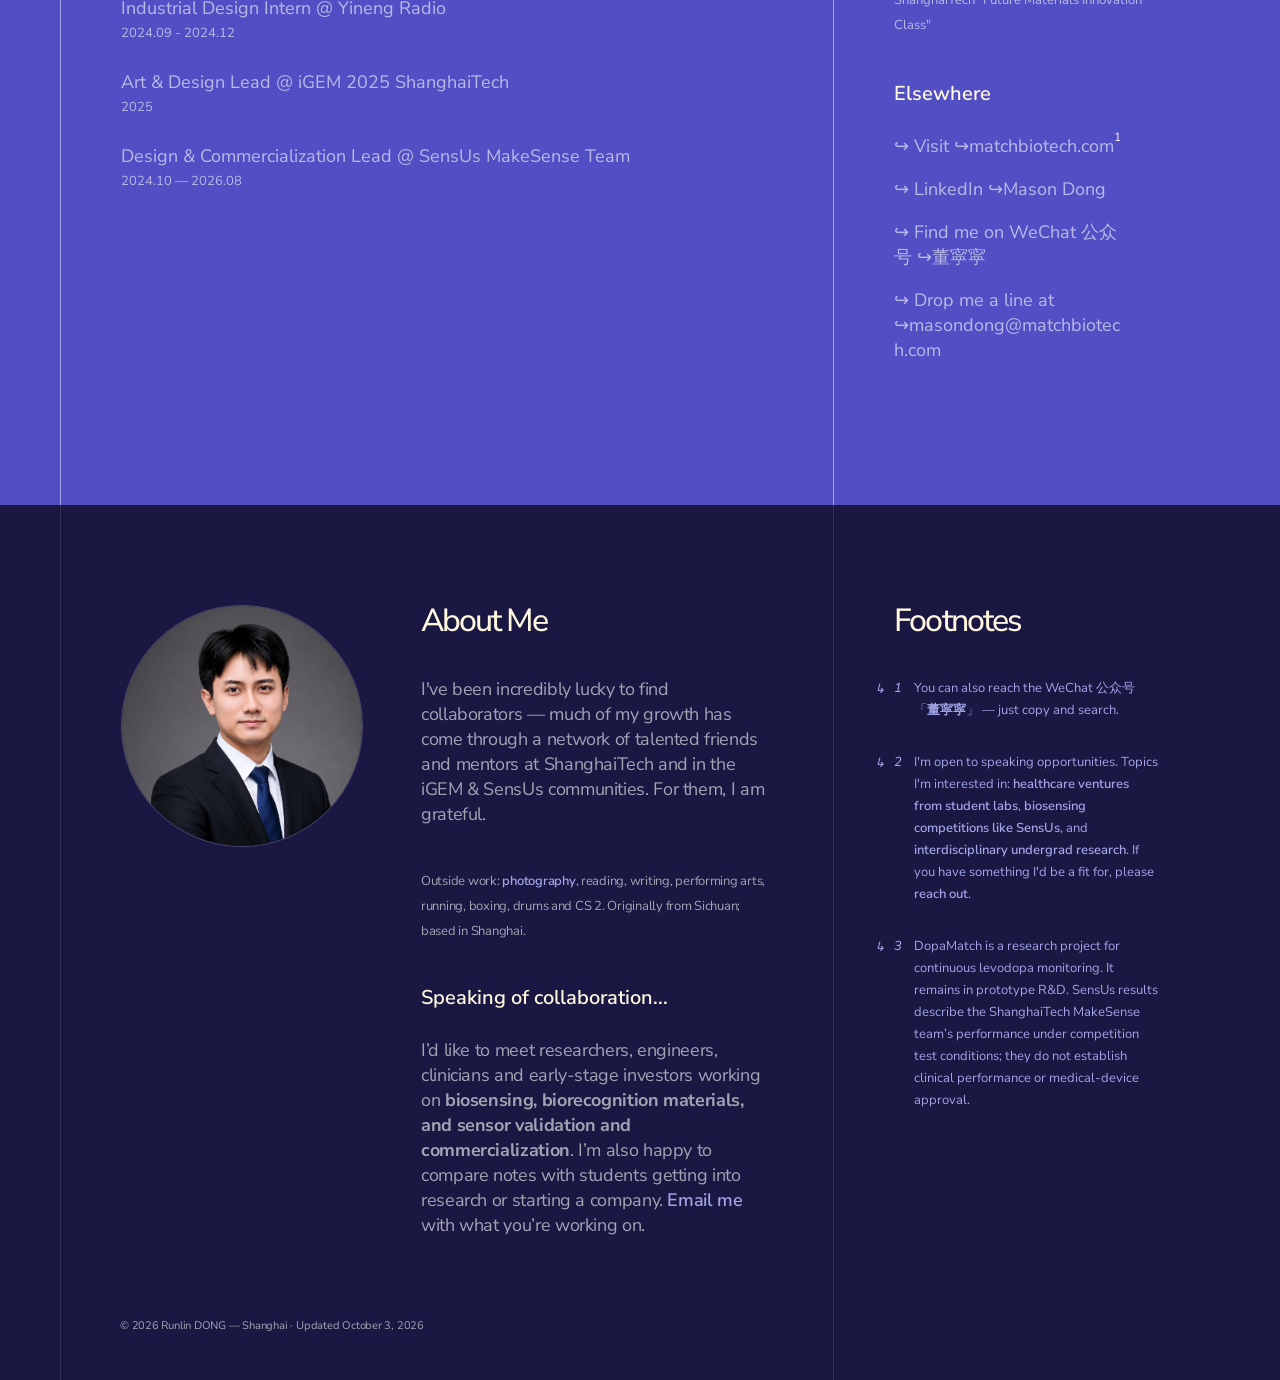
==== commit 9f892647: "Remove advisor names from public profile" ====
--- a/CV.html
+++ b/CV.html
@@ -169,7 +169,7 @@
 					<h3><span data-lang="en">Education &amp; Research</span><span data-lang="zh">教育与研究</span></h3>
 					<p><span data-lang="en">CASE Lab · ShanghaiTech University</span><span data-lang="zh">CASE Lab · 上海科技大学</span></p>
 					<p class="sm m"><span data-lang="en">Pre-master’s student (Year 0) · Mechanical Engineering, Intelligent Manufacturing</span><span data-lang="zh">研0 · 机械专业，智能制造方向</span></p>
-					<p class="sm l"><span data-lang="en">School of Creativity and Art · Advisors: Rui Yang and Yingna Wu</span><span data-lang="zh">创意与艺术学院 · 导师：杨锐、武颖娜</span></p>
+					<p class="sm l"><span data-lang="en">School of Creativity and Art</span><span data-lang="zh">创意与艺术学院</span></p>
 					<p><span data-lang="en">B.Eng. in progress · Industrial Design</span><span data-lang="zh">工学学士在读 · 工业设计</span></p>
 					<p class="sm l"><span data-lang="en">Smart Design track · ShanghaiTech · 2023–2027 (expected)</span><span data-lang="zh">智能设计方向 · 上海科技大学 · 2023–2027（预计）</span></p>
 				</div>
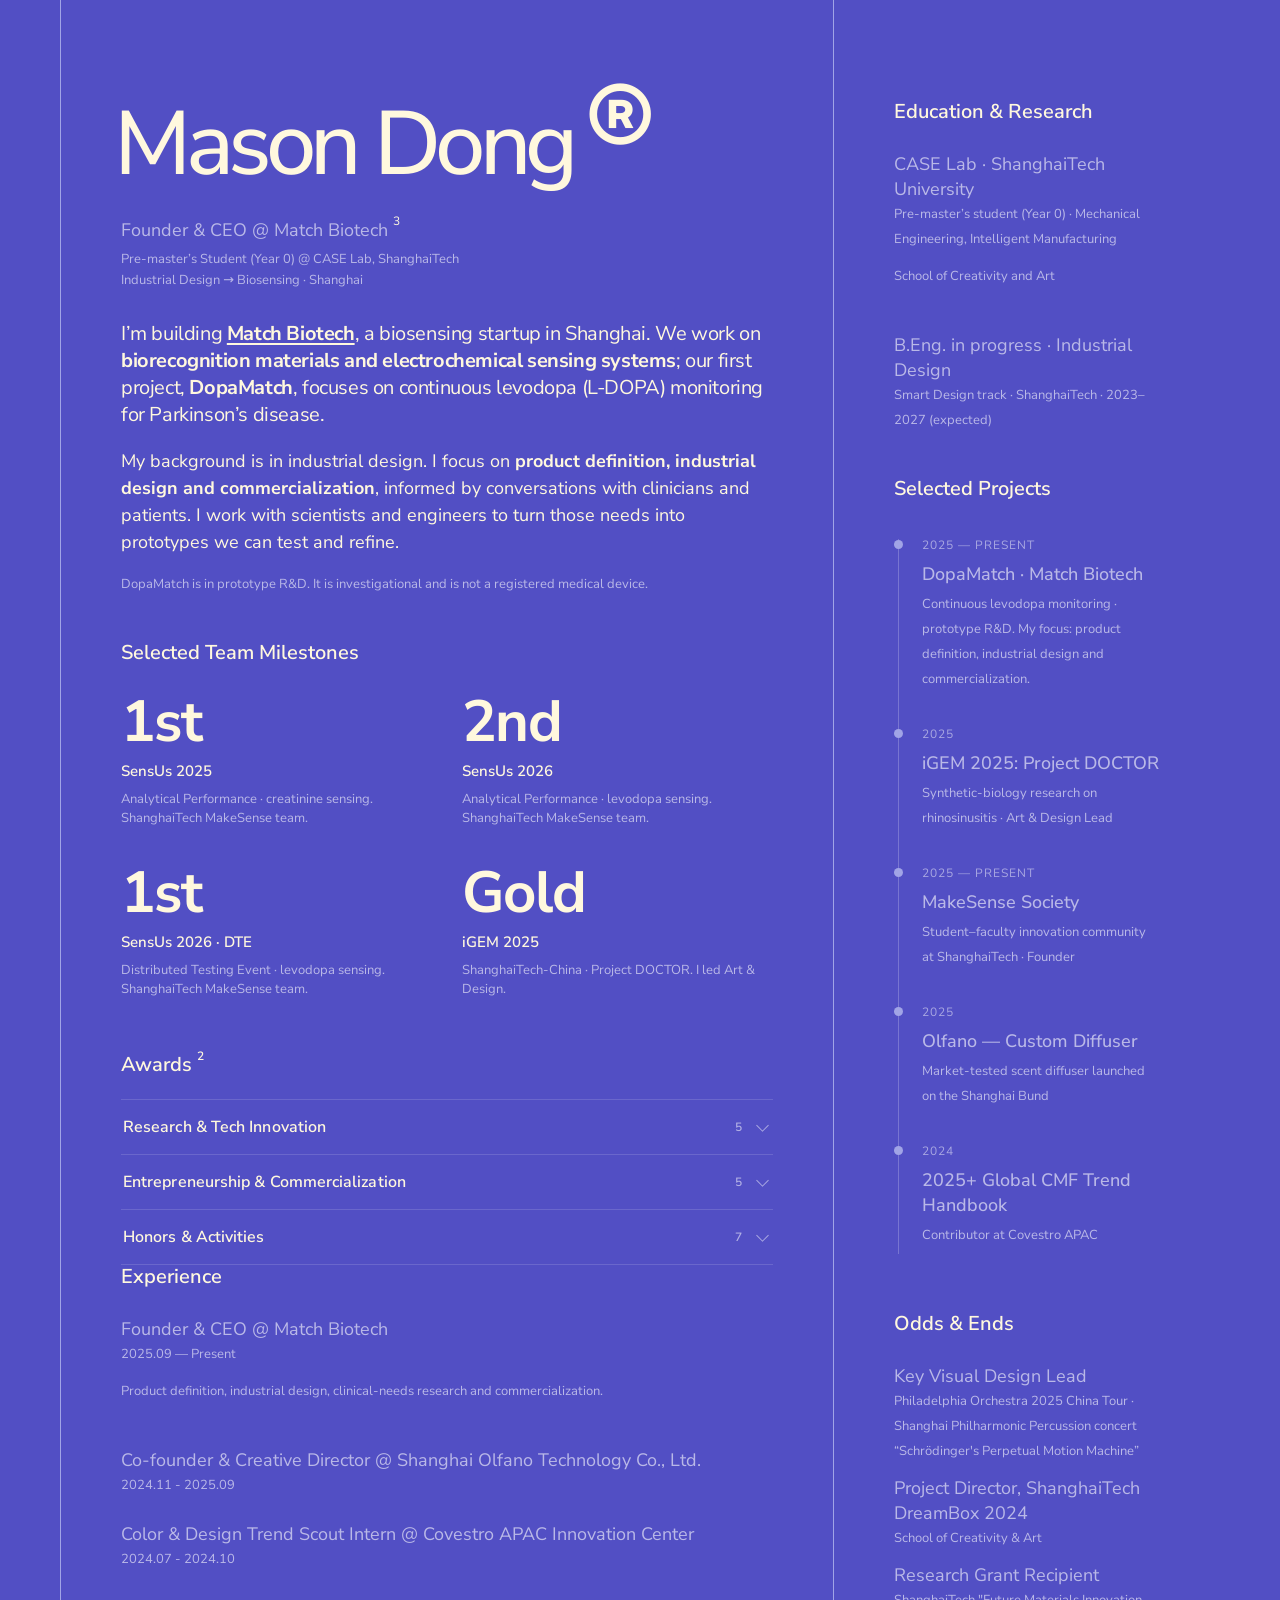
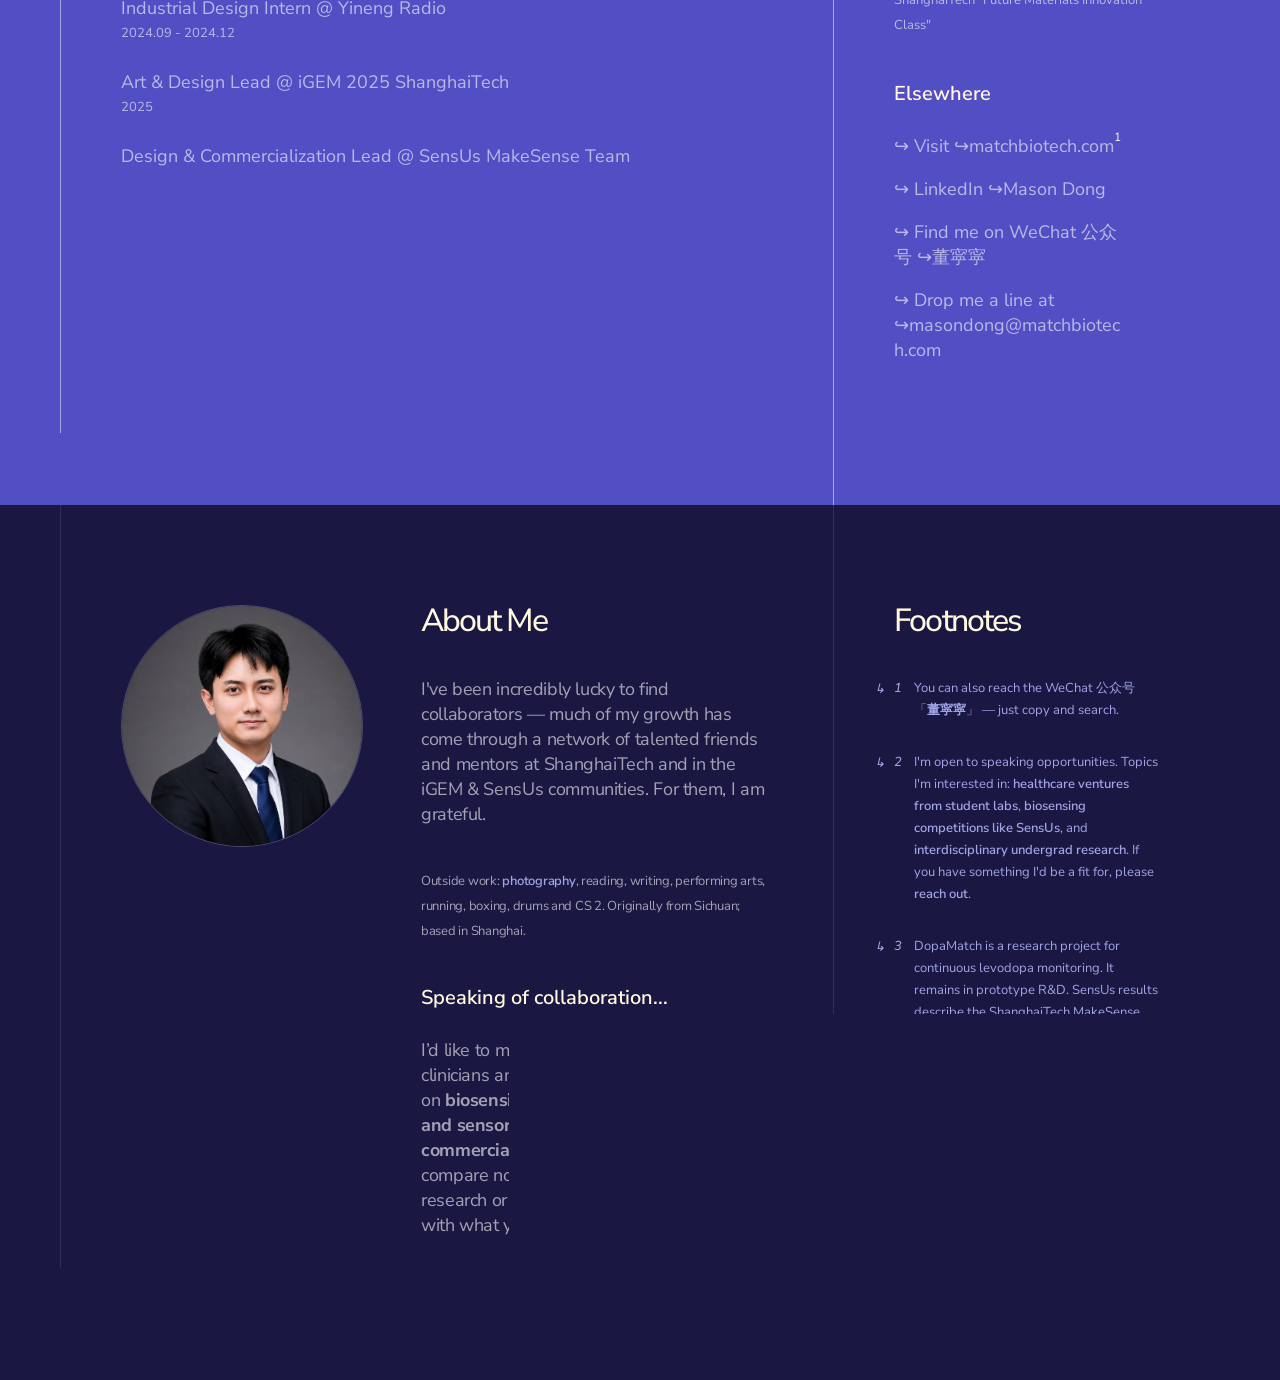
==== commit 872f6500: "Show the public profile in English only" ====
--- a/CV.html
+++ b/CV.html
@@ -19,15 +19,7 @@
 	<link rel="icon" type="image/svg+xml" href="favicon.svg" />
 	<link rel="stylesheet" href="CV.css">
 	<script>
-	// Restore lang preference before body parses → no flash
-	(function () {
-		try {
-			var stored = localStorage.getItem('cv-lang');
-			if (stored === 'zh' || stored === 'en') {
-				document.documentElement.setAttribute('lang', stored);
-			}
-		} catch (_) {}
-	})();
+	// English-only presentation for now. Ignore saved and browser language preferences.
 	// Mark that JS is available BEFORE first paint, so the reveal targets are
 	// hidden from frame one (no flash). If this script never runs, content
 	// stays visible — graceful no-JS fallback.
@@ -36,10 +28,7 @@
 </head>
 <body class="purple">
 
-	<!-- Top-right language toggle — switches EN ↔ 中 -->
-	<button type="button" id="lang-toggle" class="lang-toggle" aria-label="Switch language">
-		<span data-when="en">中</span><span data-when="zh">EN</span>
-	</button>
+	<!-- Chinese copy is retained below for future use; language switching is disabled. -->
 
 	<div class="page-reveal" aria-hidden="true"></div>
 
@@ -256,7 +245,7 @@
 			</div>
 
 			<p class="copy">
-				<span data-lang="en">© 2026 Runlin DONG — Shanghai · Updated October 3, 2026</span><span data-lang="zh">© 2026 董润霖 — 上海 · 更新于 2026 年 10 月 3 日</span>
+				<span data-lang="en">© 2026 Runlin DONG — Shanghai · Updated October 4, 2026</span><span data-lang="zh">© 2026 董润霖 — 上海 · 更新于 2026 年 10 月 4 日</span>
 			</p>
 		</div>
 	</div>
@@ -289,29 +278,6 @@
 		ALL_THEMES.forEach(t => body.classList.remove(t));
 		body.classList.add(next);
 	}
-
-	// ---- LANGUAGE TOGGLE ------------------------------------------
-	(function () {
-		const btn = document.getElementById('lang-toggle');
-		const html = document.documentElement;
-		function apply(lang) {
-			html.setAttribute('lang', lang);
-			document.title = lang === 'zh' ? '董润霖 — 生物传感、设计与创业' : 'Mason Dong — Biosensing, Design & Entrepreneurship';
-			btn.setAttribute('aria-label', lang === 'zh' ? 'Switch to English' : '切换为中文');
-			try { localStorage.setItem('cv-lang', lang); } catch (_) {}
-		}
-		btn.addEventListener('click', () => {
-			const cur = html.getAttribute('lang') || 'en';
-			apply(cur === 'en' ? 'zh' : 'en');
-		});
-		try {
-			if (!localStorage.getItem('cv-lang')) {
-				const browser = (navigator.language || 'en').toLowerCase();
-				if (browser.startsWith('zh')) apply('zh');
-			}
-		} catch (_) {}
-		apply(html.getAttribute('lang') || 'en');
-	})();
 
 	// ---- PAGE TRANSITION (CV ↔ Gallery / Index) -------------------
 	// Intercept internal navigations and play a brief fade-out before
